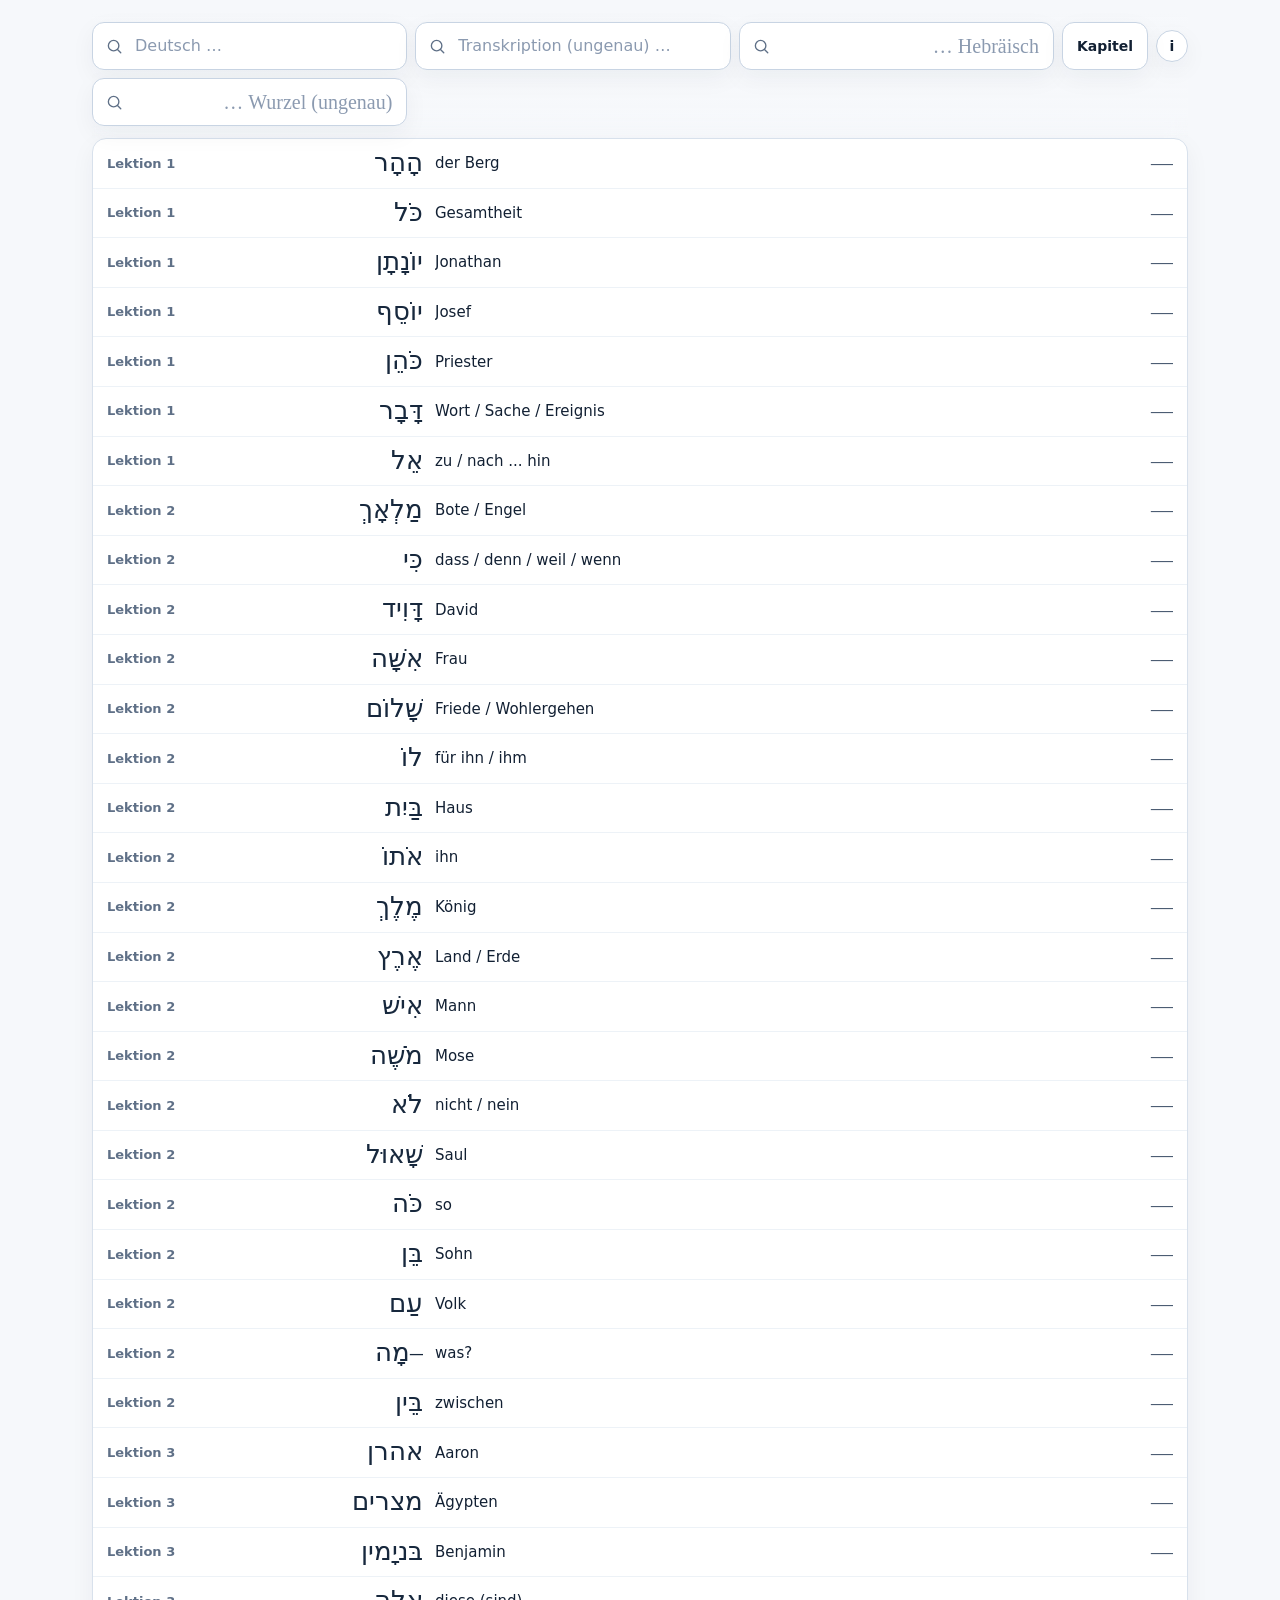
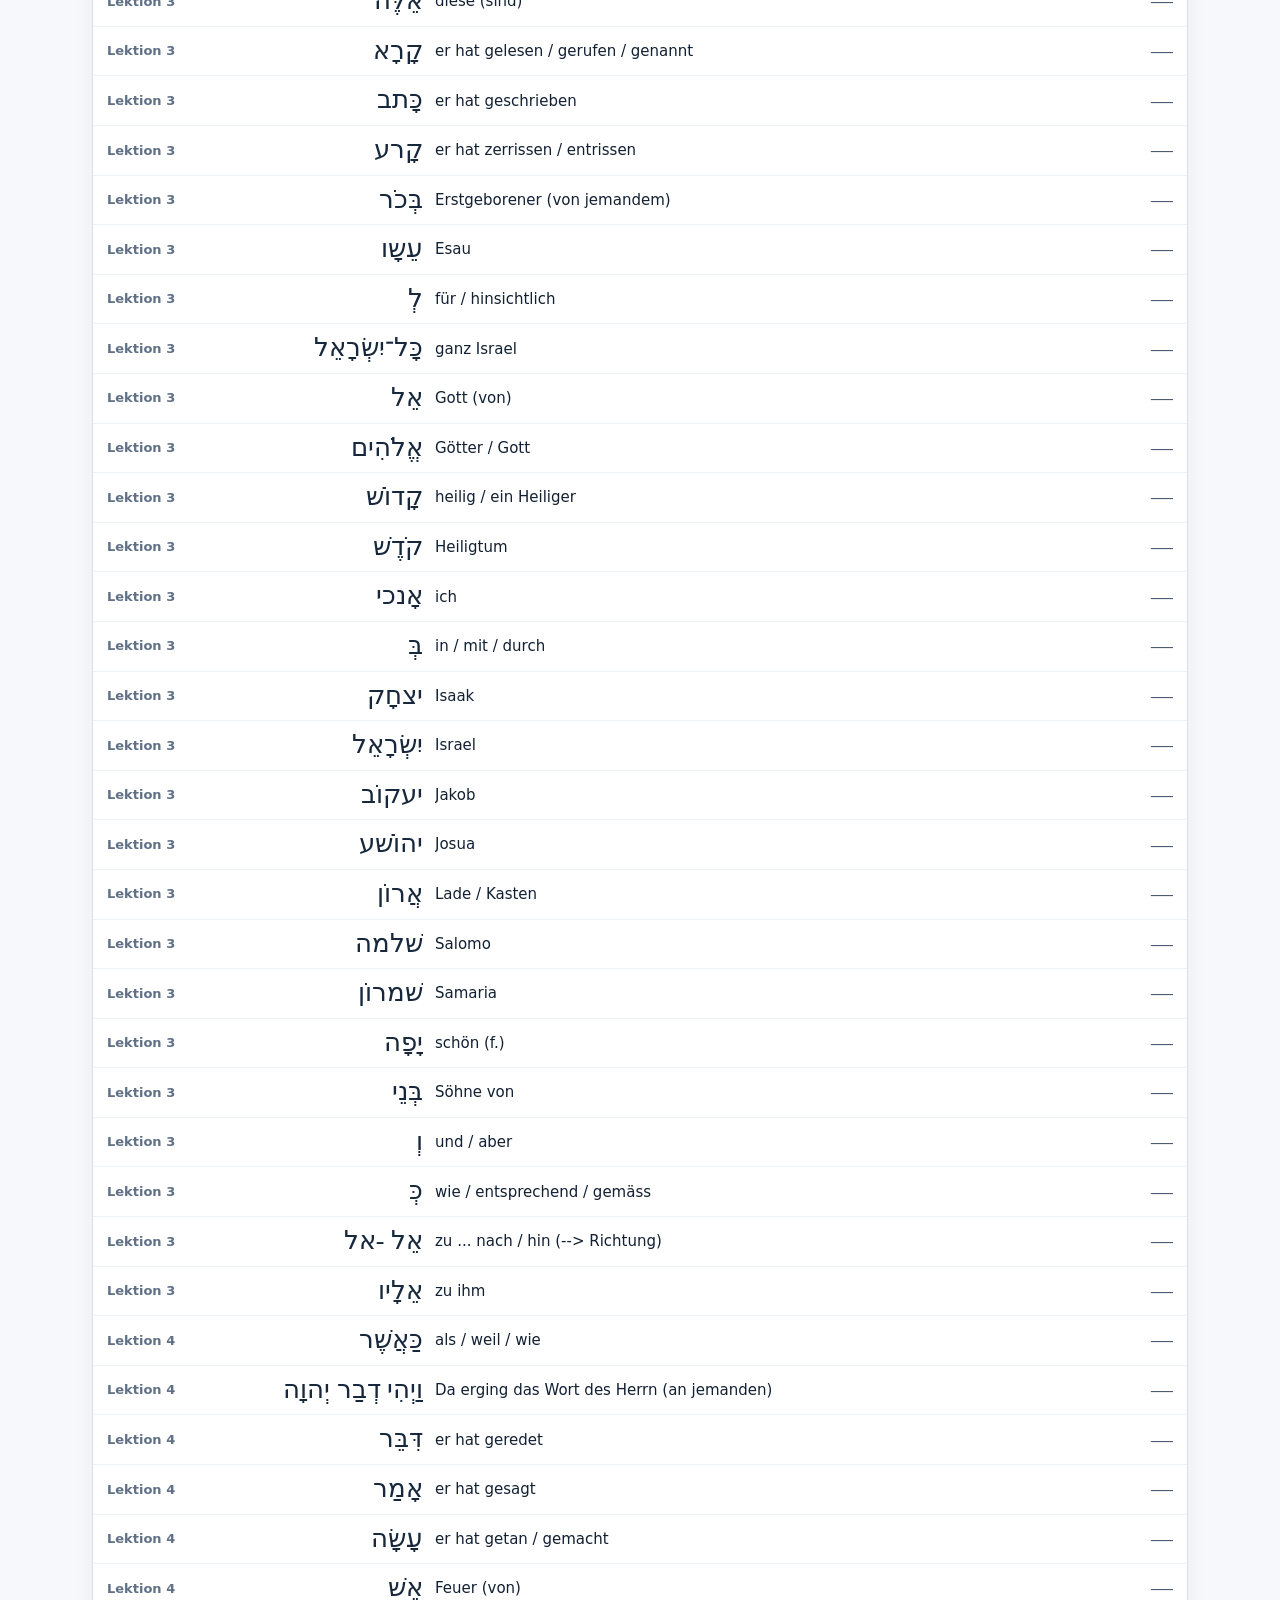
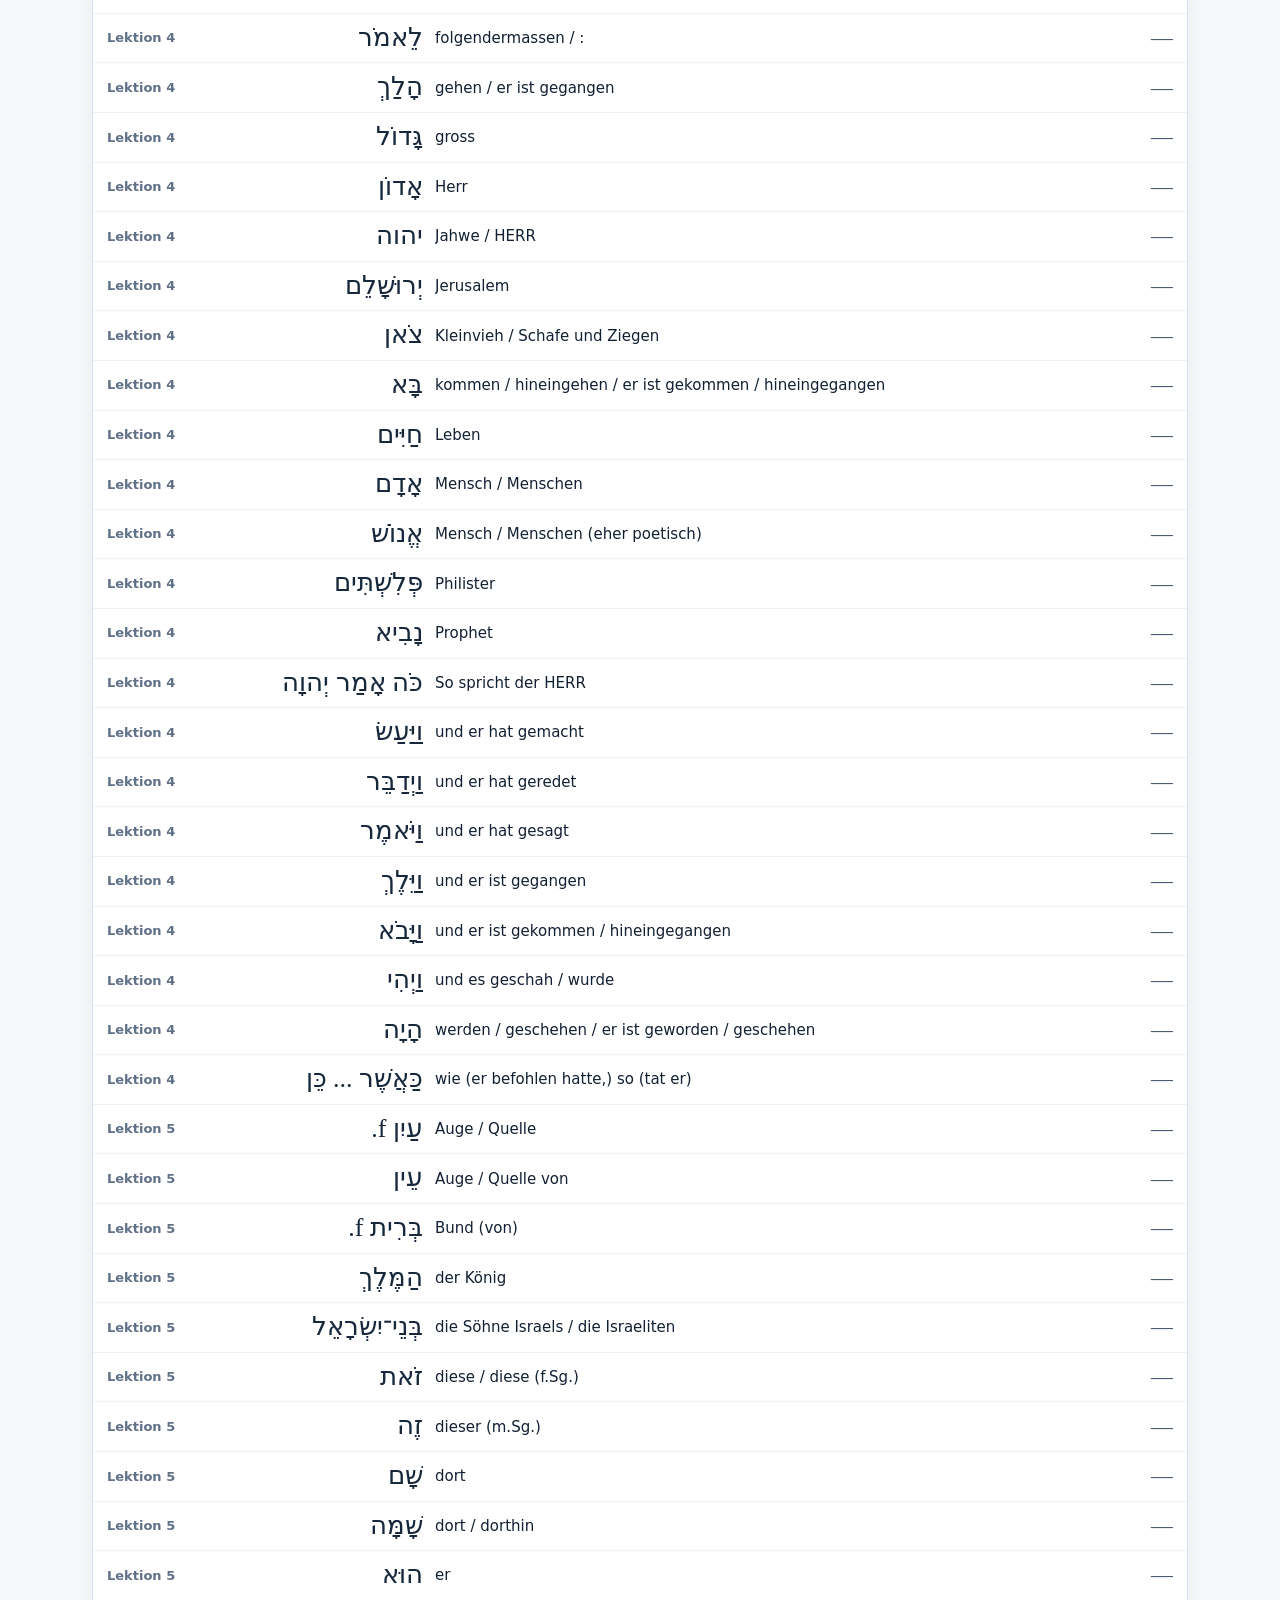
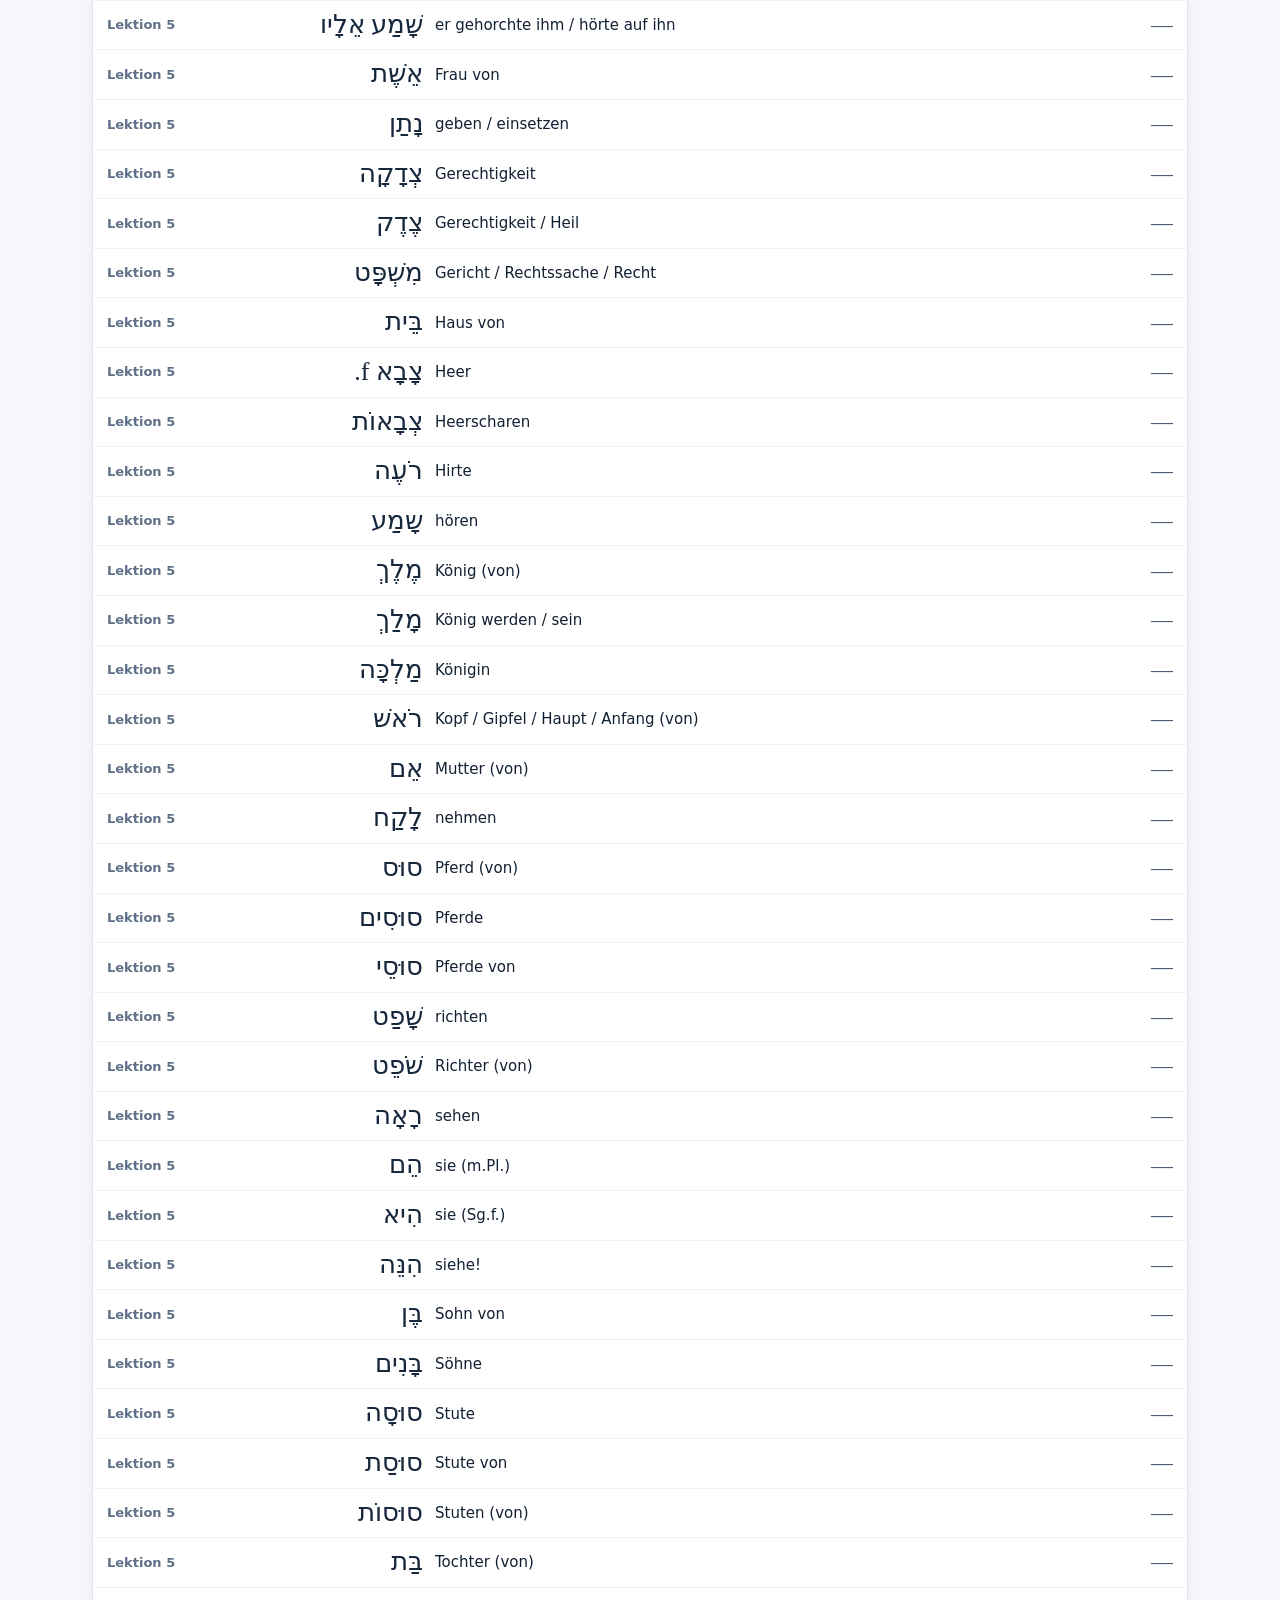
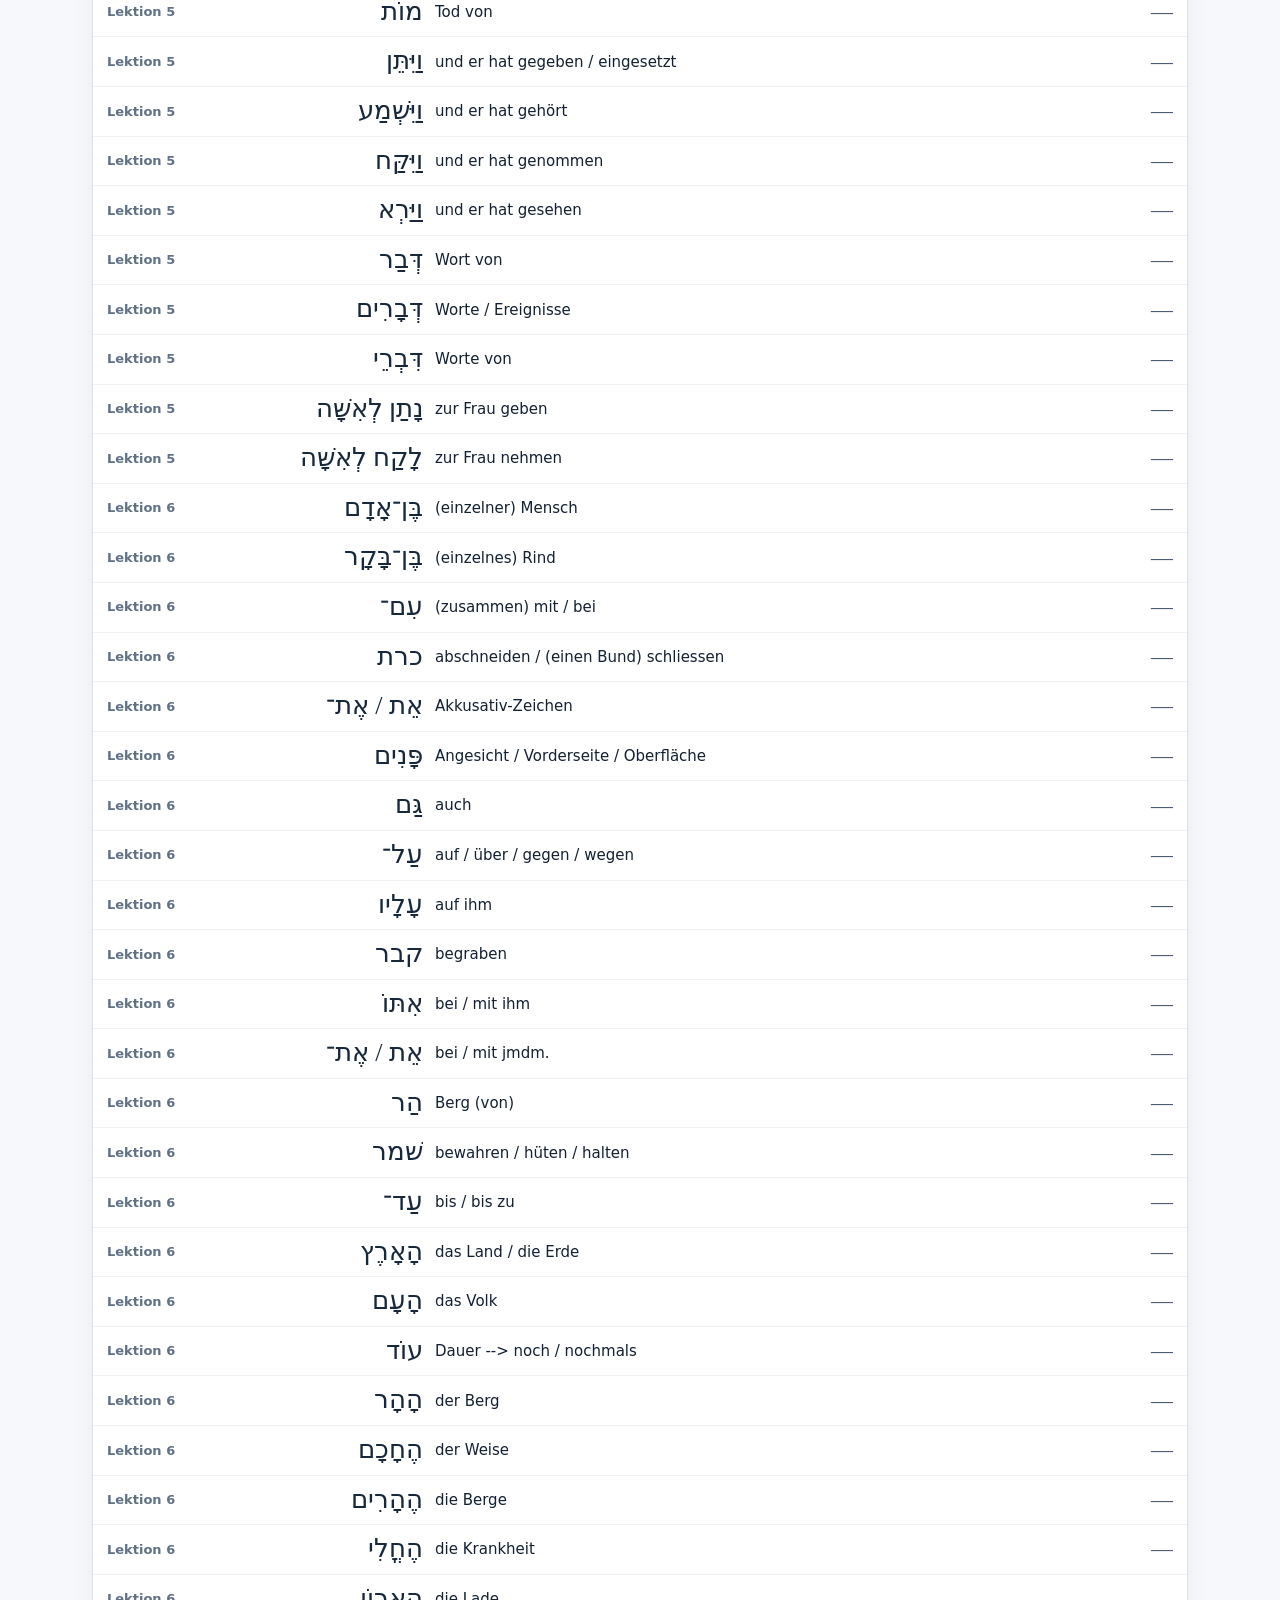
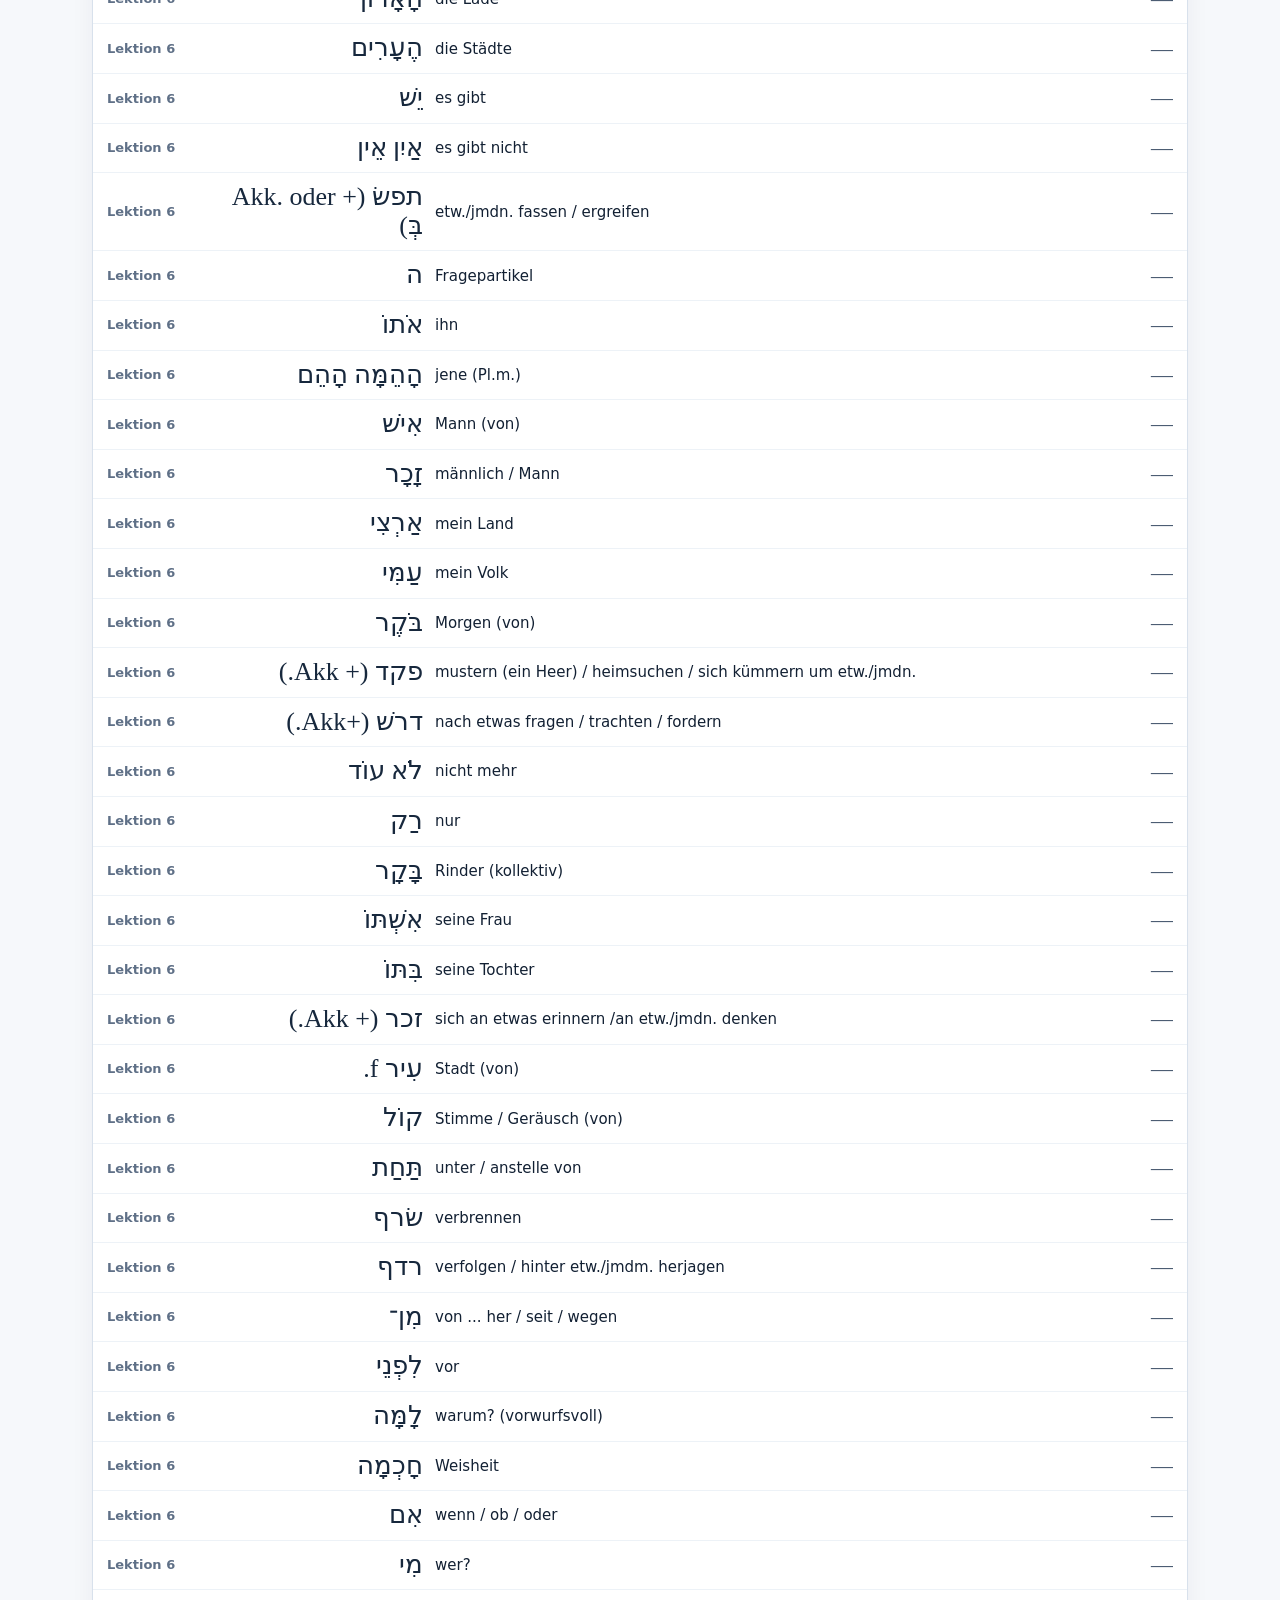
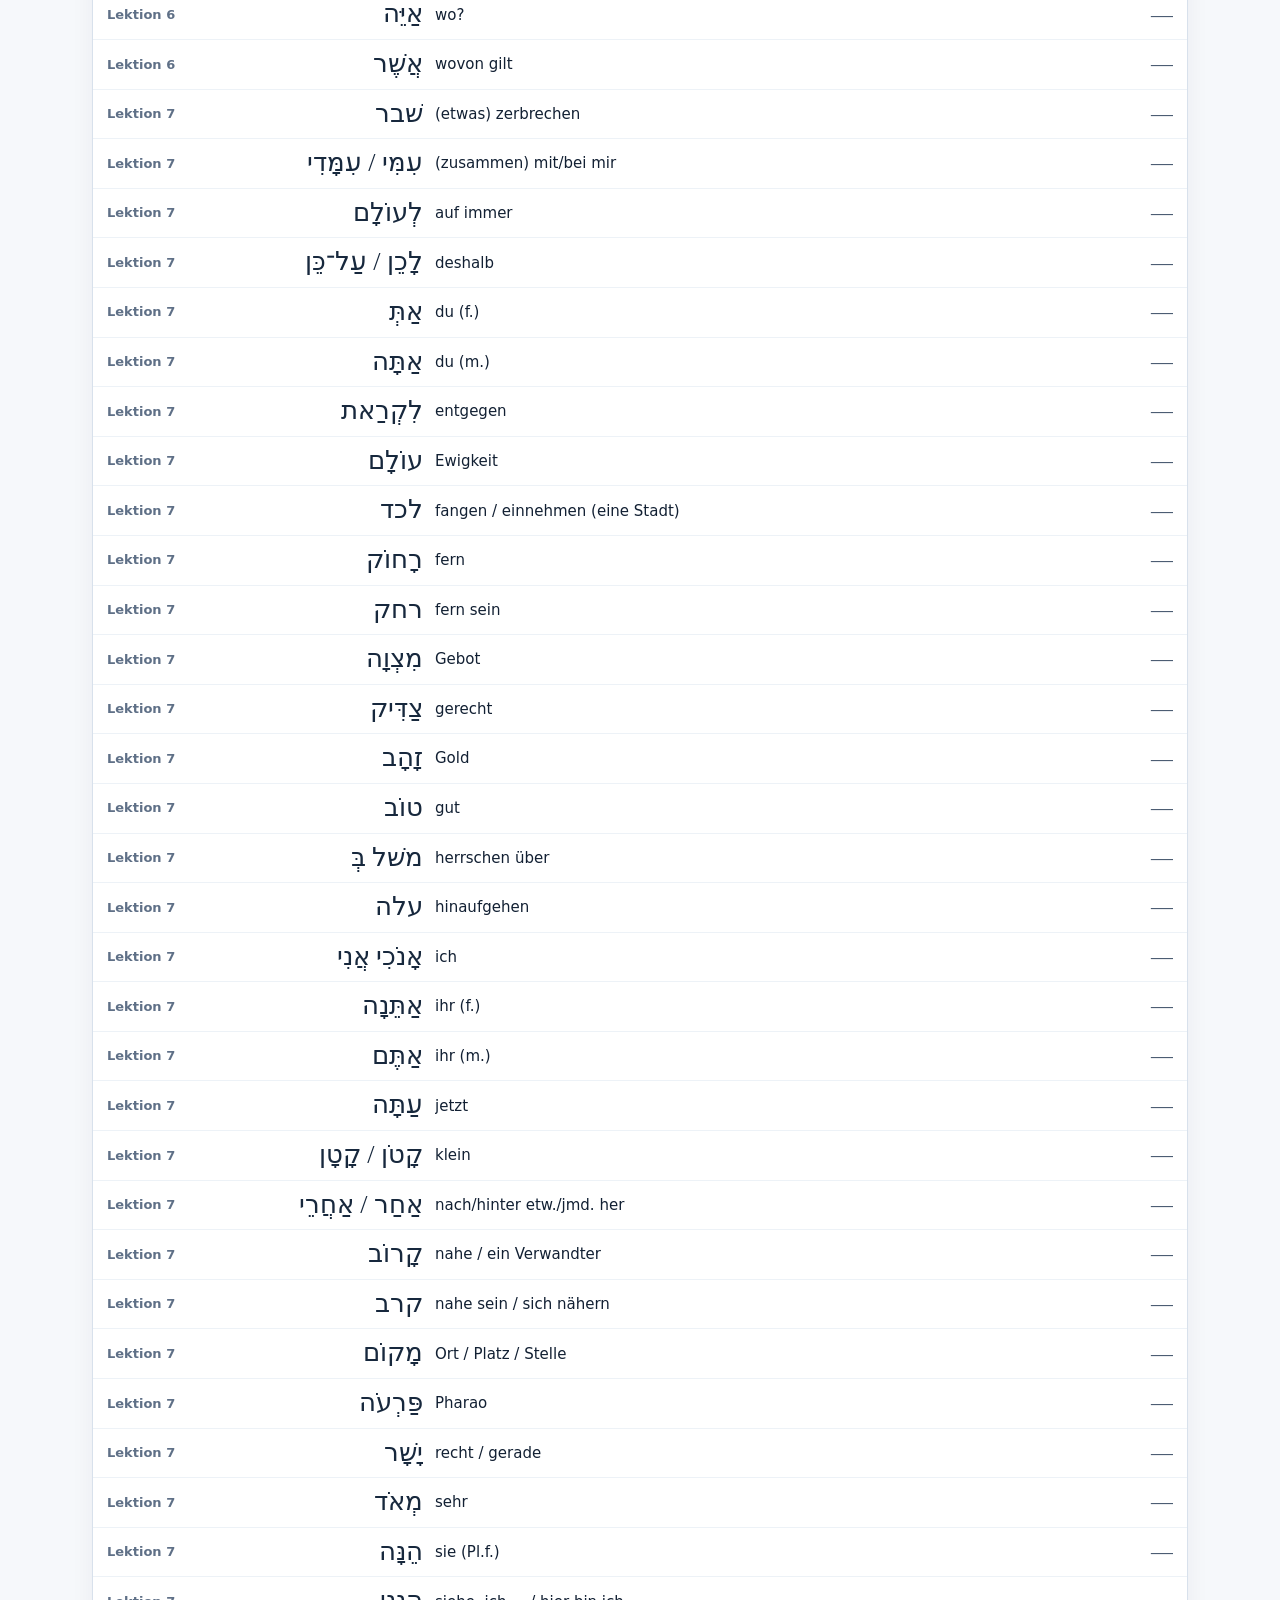
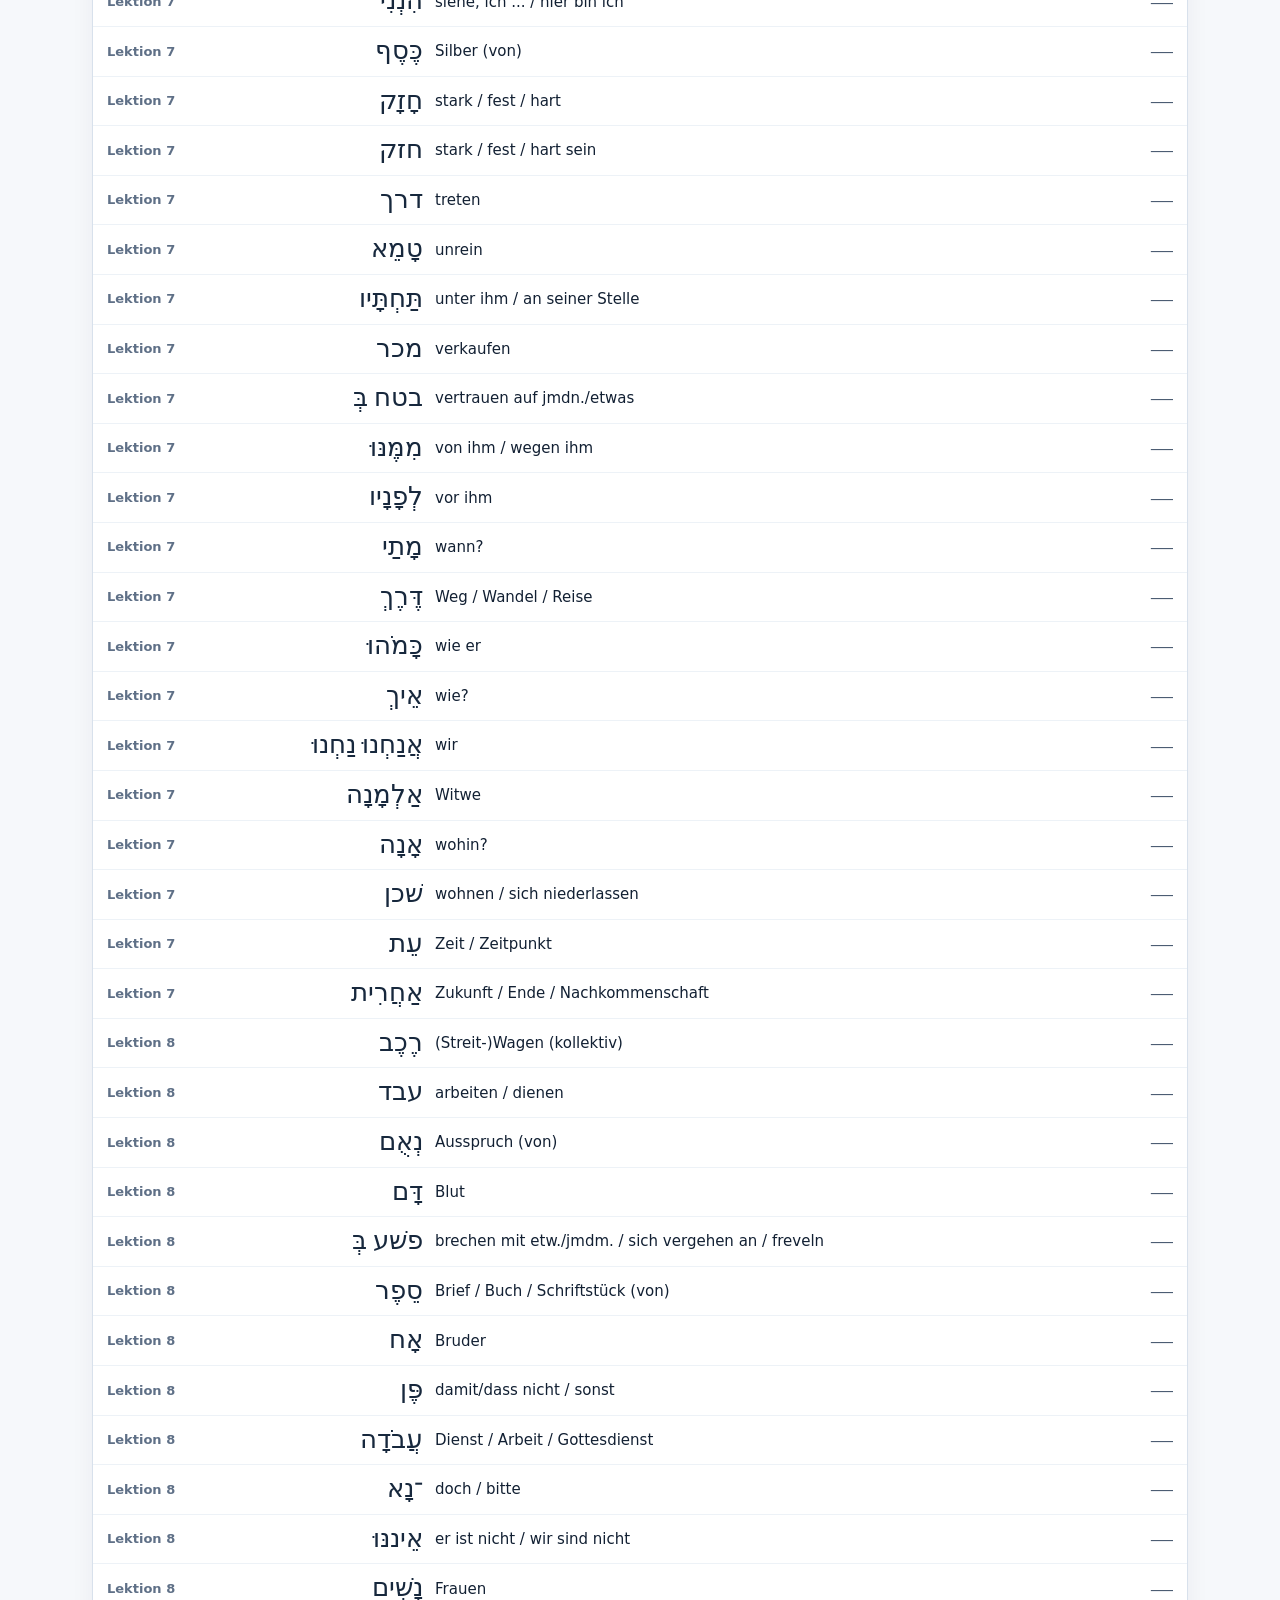
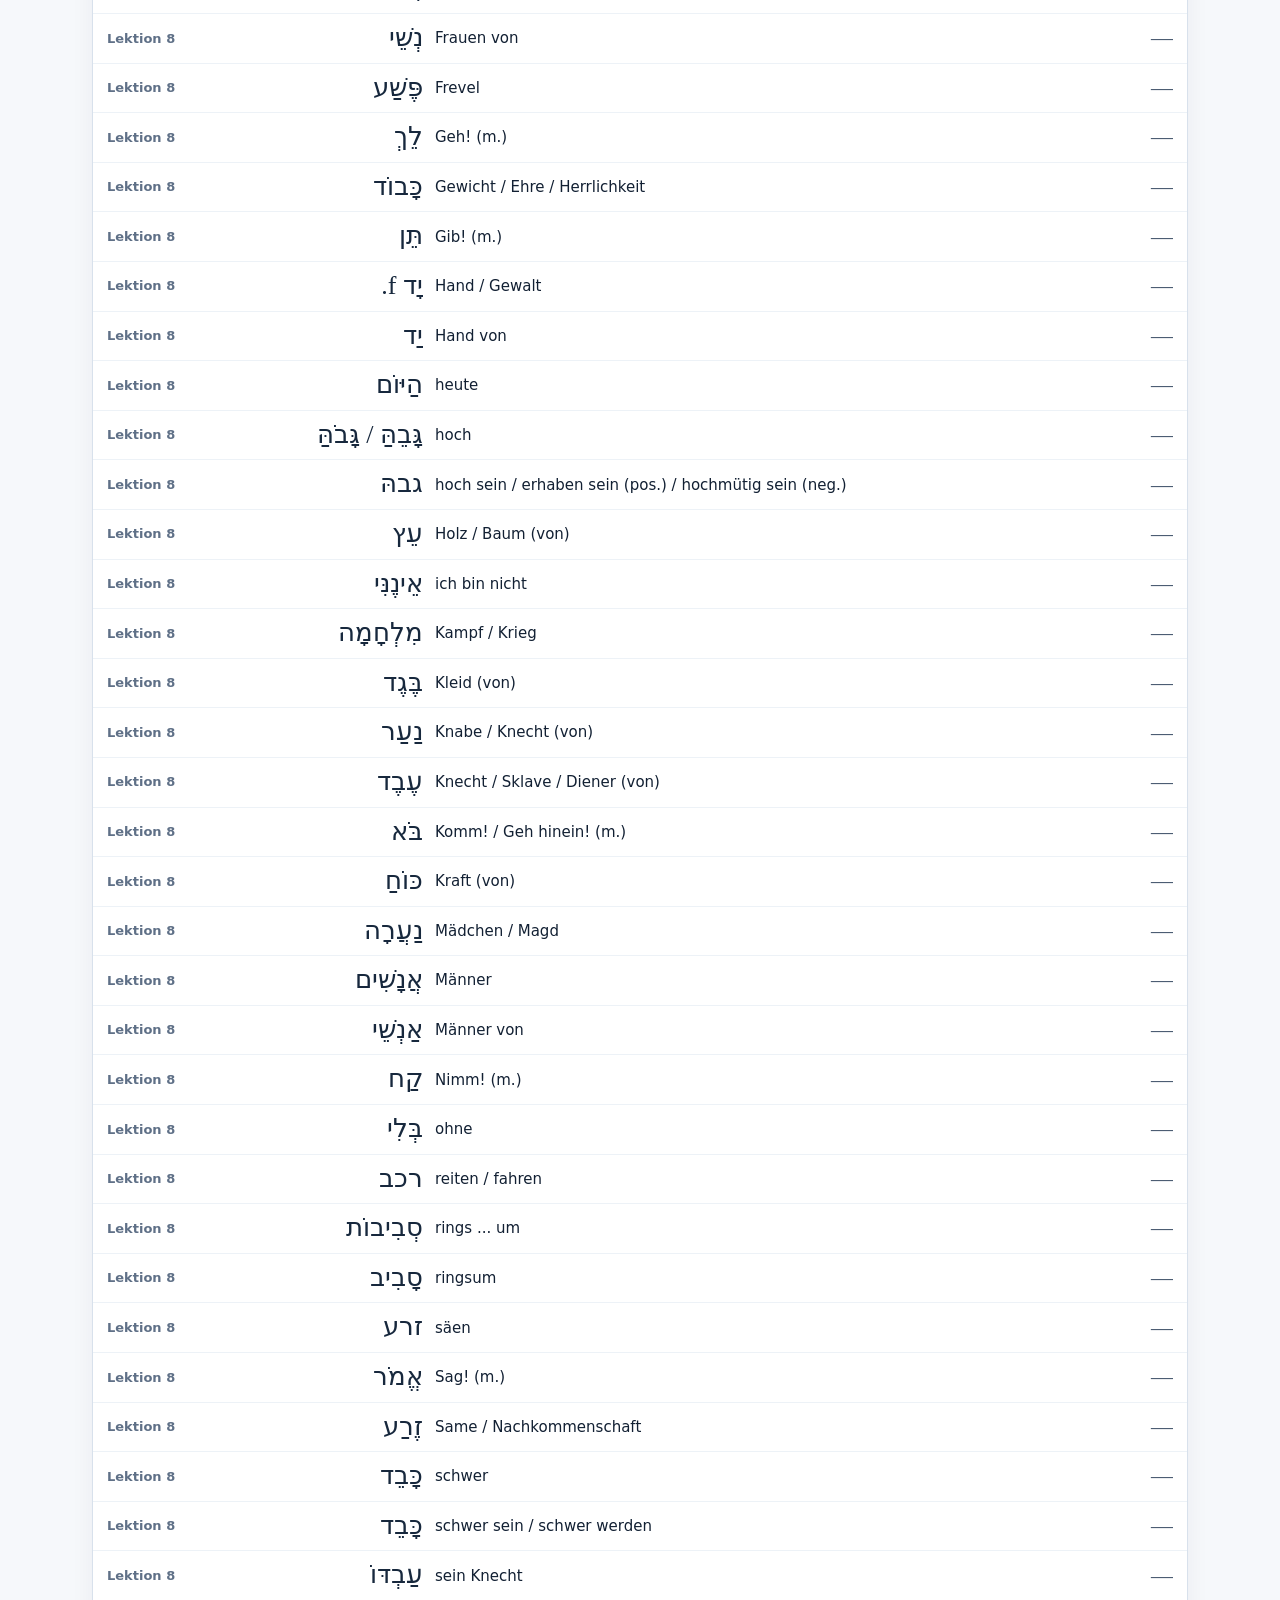
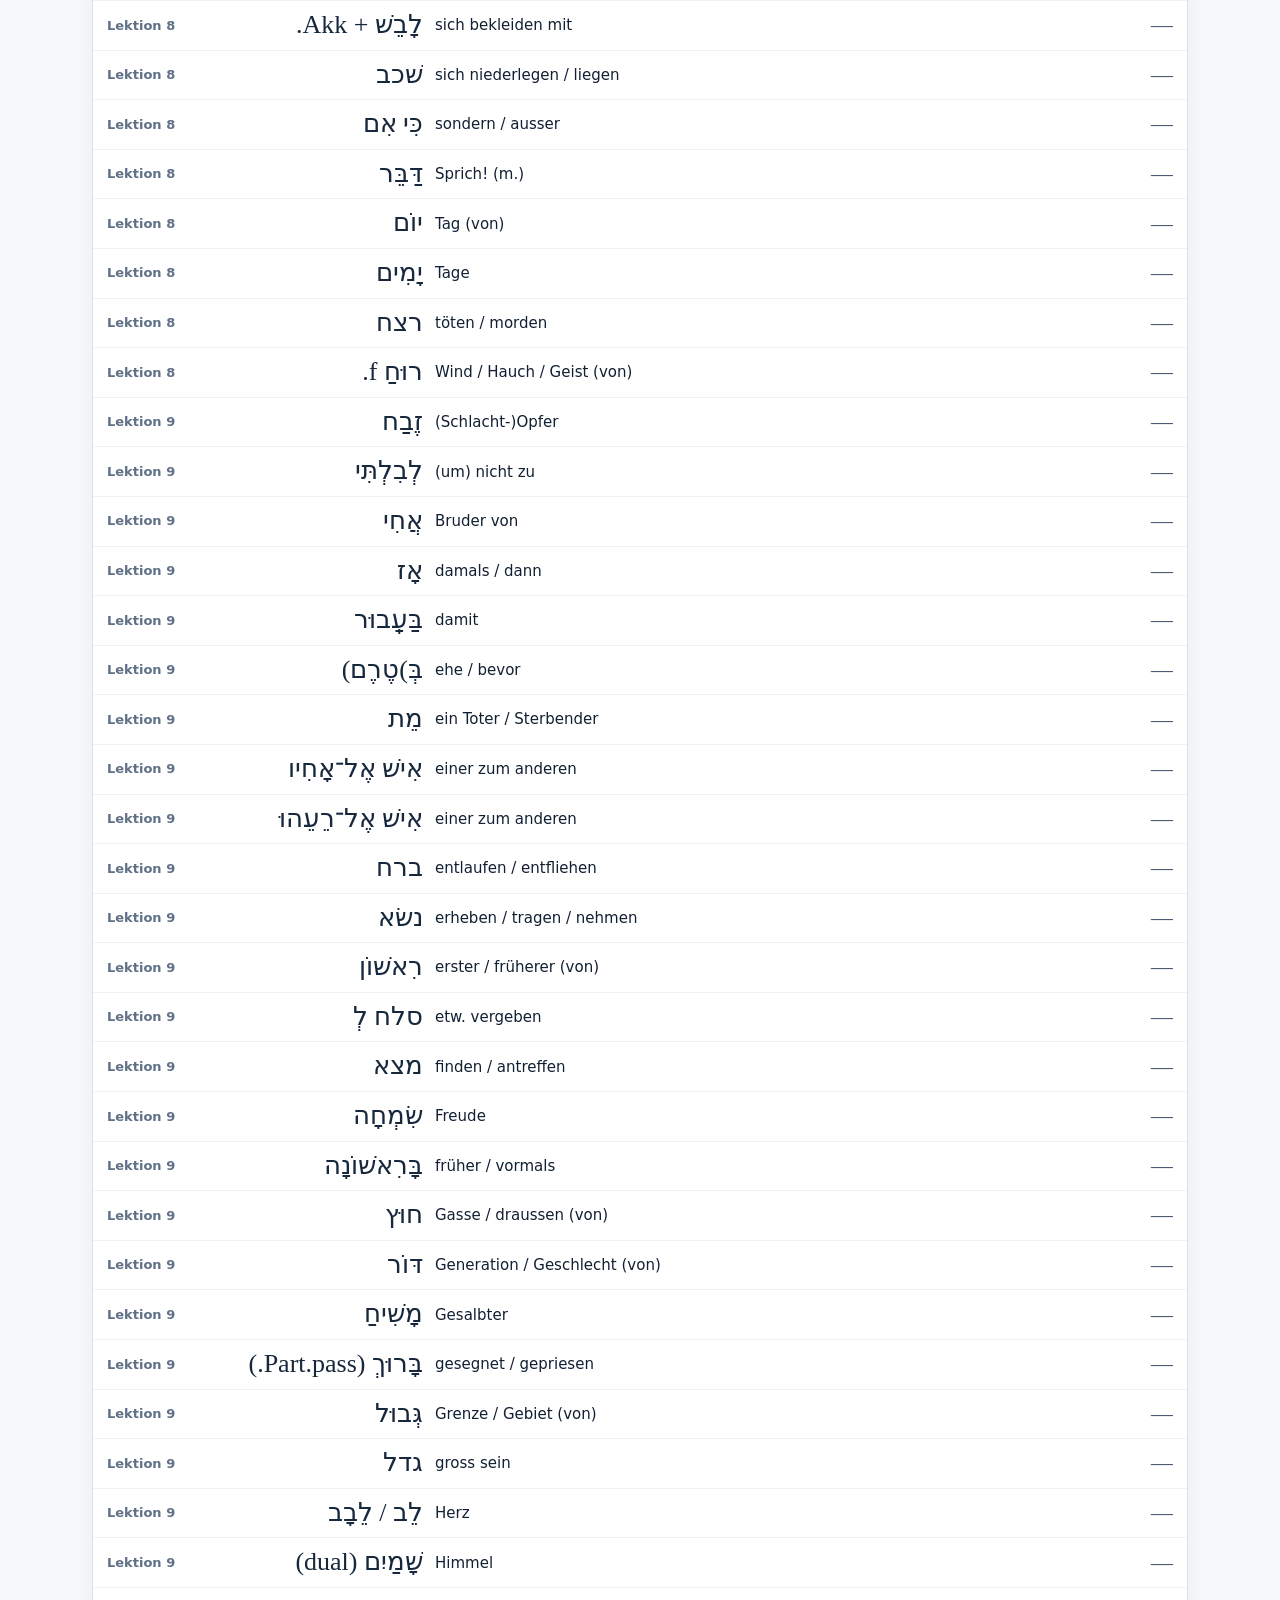
==== index.html @ f2151ccc "Add optional Hebrew keyboard setting and wrap result text to two lines" ====
<!DOCTYPE html>
<html lang="de">
<head>
  <meta charset="UTF-8" />
  <meta name="viewport" content="width=device-width, initial-scale=1.0, viewport-fit=cover" />
  <meta name="theme-color" content="#ffffff" />
  <meta name="apple-mobile-web-app-capable" content="yes" />
  <meta name="apple-mobile-web-app-status-bar-style" content="default" />
  <meta name="apple-mobile-web-app-title" content="HebraLex" />
  <link rel="apple-touch-icon" sizes="180x180" href="./favicon/apple-touch-icon.png" />
  <link rel="icon" type="image/png" sizes="32x32" href="./favicon/favicon-32x32.png" />
  <link rel="icon" type="image/png" sizes="16x16" href="./favicon/favicon-16x16.png" />
  <link rel="icon" href="./favicon/favicon.ico" />
  <link rel="manifest" href="./favicon/site.webmanifest" />
  <title>HebraLex</title>
  <link rel="stylesheet" href="./style.css" />
  <script src="./hebrew-keyboard.js" defer></script>
  <script src="./script.js" defer></script>
</head>
<body>
  <div class="app">
    <div class="topbar">
      <div class="searches" aria-label="Suchfelder">
        <label class="search" id="searchWrap" for="searchInput">
          <svg viewBox="0 0 24 24" fill="none" aria-hidden="true">
            <path d="M21 21l-4.35-4.35m1.85-5.15a7 7 0 11-14 0a7 7 0 0114 0z" stroke="currentColor" stroke-width="1.8" stroke-linecap="round" stroke-linejoin="round"/>
          </svg>
          <input id="searchInput" type="text" inputmode="search" autocomplete="off" spellcheck="false" placeholder="Deutsch …" aria-label="Deutsch suchen" />
          <button class="clear-btn" id="clearBtn" type="button" aria-label="Deutschsuche löschen">×</button>
        </label>

        <label class="search" id="transcriptionSearchWrap" for="transcriptionSearchInput">
          <svg viewBox="0 0 24 24" fill="none" aria-hidden="true">
            <path d="M21 21l-4.35-4.35m1.85-5.15a7 7 0 11-14 0a7 7 0 0114 0z" stroke="currentColor" stroke-width="1.8" stroke-linecap="round" stroke-linejoin="round"/>
          </svg>
          <input id="transcriptionSearchInput" type="text" inputmode="search" autocomplete="off" spellcheck="false" placeholder="Transkription (ungenau) …" aria-label="Transkription grob suchen" />
          <button class="clear-btn" id="transcriptionClearBtn" type="button" aria-label="Transkriptionssuche löschen">×</button>
        </label>

        <label class="search" id="hebrewSearchWrap" for="hebrewSearchInput">
          <svg viewBox="0 0 24 24" fill="none" aria-hidden="true">
            <path d="M21 21l-4.35-4.35m1.85-5.15a7 7 0 11-14 0a7 7 0 0114 0z" stroke="currentColor" stroke-width="1.8" stroke-linecap="round" stroke-linejoin="round"/>
          </svg>
          <input id="hebrewSearchInput" type="text" inputmode="text" autocomplete="off" spellcheck="false" dir="rtl" placeholder="Hebräisch …" aria-label="Hebräisch suchen" aria-controls="hebrewKeyboardPanel" aria-expanded="false" />
          <button class="clear-btn" id="hebrewClearBtn" type="button" aria-label="Hebräischsuche löschen">×</button>
        </label>

        <label class="search" id="rootSearchWrap" for="rootSearchInput">
          <svg viewBox="0 0 24 24" fill="none" aria-hidden="true">
            <path d="M21 21l-4.35-4.35m1.85-5.15a7 7 0 11-14 0a7 7 0 0114 0z" stroke="currentColor" stroke-width="1.8" stroke-linecap="round" stroke-linejoin="round"/>
          </svg>
          <input id="rootSearchInput" type="text" inputmode="text" autocomplete="off" spellcheck="false" dir="rtl" placeholder="Wurzel (ungenau) …" aria-label="Hebräische Wurzel suchen" aria-controls="hebrewKeyboardPanel" aria-expanded="false" />
          <button class="clear-btn" id="rootClearBtn" type="button" aria-label="Wurzelsuche löschen">×</button>
        </label>
      </div>

      <div class="topbar-actions">
        <div class="filter-wrap">
          <button class="filter-btn" id="filterButton" type="button" aria-haspopup="true" aria-expanded="false">Kapitel</button>
          <div class="dropdown" id="dropdown" role="dialog" aria-label="Kapitel auswählen">
            <div class="dropdown-tools">
              <button class="tool-btn" id="selectAllBtn" type="button">Alle</button>
              <button class="tool-btn" id="selectNoneBtn" type="button">Keine</button>
            </div>

            <div class="dropdown-section dropdown-section-lessons">
              <div class="dropdown-section-title">Kapitel</div>
              <div class="lesson-list" id="lessonList"></div>
            </div>
          </div>
        </div>

        <button class="info-btn" id="infoButton" type="button" aria-haspopup="dialog" aria-controls="infoOverlay" aria-expanded="false" aria-label="Informationen öffnen">i</button>
      </div>
    </div>

    <div class="info-overlay" id="infoOverlay" role="dialog" aria-modal="true" aria-labelledby="infoDialogTitle" hidden>
      <div class="info-dialog" role="document">
        <button class="info-close-btn" id="infoCloseButton" type="button" aria-label="Informationen schließen">×</button>
        <div class="info-content" id="infoContent">
          <h2 class="info-title" id="infoDialogTitle">Informationen</h2>

          <div class="info-tabs" role="tablist" aria-label="Informationsbereiche">
            <button
              class="info-tab-btn is-active"
              id="infoTabButtonGeneral"
              type="button"
              role="tab"
              aria-selected="true"
              aria-controls="infoPanelGeneral"
              data-tab-target="general"
            >
              Allgemein
            </button>
            <button
              class="info-tab-btn"
              id="infoTabButtonKeyboard"
              type="button"
              role="tab"
              aria-selected="false"
              aria-controls="infoPanelKeyboard"
              data-tab-target="keyboard"
              tabindex="-1"
            >
              Tastatur
            </button>
          </div>

          <section class="info-tab-panel is-active" id="infoPanelGeneral" role="tabpanel" aria-labelledby="infoTabButtonGeneral" data-tab-panel="general">
            <div class="info-copy info-general">
              <section class="info-card info-source-card">
                <h3>Vokabular</h3>
                <ul class="info-list">
                  <li><strong>Quelle:</strong> Anki-Datei mit dem Unterrichtsvokabular.</li>
                  <li><strong>Grundlage:</strong> <em>Alttestamentliches Hebräisch. Vorbereitung auf das Hebraicum</em> von Barbara Mäder.</li>
                  <li><strong>Zweck:</strong> Lern- und Suchhilfe für den Hebräischunterricht an der STH Basel.</li>
                  <li><strong>Hinweis:</strong> HebraLex ist kein vollständiges Wörterbuch, sondern auf das vorhandene Vokabular beschränkt.</li>
                </ul>
              </section>

              <section class="info-card info-setting-card">
                <h3>Hebräische Tastatur</h3>
                <label class="info-setting-option" for="hebrewKeyboardCheckbox">
                  <input id="hebrewKeyboardCheckbox" type="checkbox" />
                  <span class="info-setting-text">
                    <strong>Bildschirmtastatur verwenden</strong>
                    <small>Zeigt beim Fokus auf „Hebräisch …“ und „Wurzel …“ die integrierte hebräische Tastatur an und aktiviert deren physisches Tasten-Mapping. Standardmäßig ist sie ausgeschaltet. Ist sie aus, verhalten sich die Felder wie normale Textfelder und die hebräische Eingabe erfolgt über die Tastatur des Endgeräts. Die Einstellung wird in diesem Browser gespeichert.</small>
                  </span>
                </label>
              </section>

              <section class="info-card info-setting-card">
                <h3>Kopieren</h3>
                <label class="info-setting-option" for="ankiCopyCheckbox">
                  <input id="ankiCopyCheckbox" type="checkbox" />
                  <span class="info-setting-text">
                    <strong>Mit Anki-Formatierung kopieren</strong>
                    <small>Kopiert den vollständigen HTML-Quelltext für Anki als reinen Text, einschließlich weißem Hintergrund, schwarzer Schrift, Fettdruck und führendem geschütztem Leerzeichen. Die Einstellung wird in diesem Browser gespeichert.</small>
                  </span>
                </label>
              </section>

              <section class="info-card">
                <h3>Suche</h3>
                <dl class="info-def-list">
                  <div>
                    <dt>Deutsch</dt>
                    <dd>Sucht in deutschen Bedeutungen und weiteren deutschen Angaben.</dd>
                  </div>
                  <div>
                    <dt>Transkription</dt>
                    <dd>Sucht in den gespeicherten Umschriften. Diese Suche ist bewusst ungenau.</dd>
                  </div>
                  <div>
                    <dt>Hebräisch</dt>
                    <dd>Sucht im hebräischen Wortbestand ohne Vokale und Punktierung.</dd>
                  </div>
                  <div>
                    <dt>Wurzel</dt>
                    <dd>Sucht gezielt im JSON-Feld „Wurzel“ nach hebräischen Radikalen. Ein Klick auf eine Wurzel in der Trefferliste startet eine ausschließliche Wurzelsuche.</dd>
                  </div>
                </dl>
              </section>

              <section class="info-card">
                <h3>Hebräische Suche</h3>
                <ul class="info-list">
                  <li>Vokale, Akzente und andere Punktierungen werden entfernt.</li>
                  <li>Gesucht wird dadurch vor allem nach den Konsonanten beziehungsweise Radikalen.</li>
                  <li>Das hilft, wenn du die Vokalisierung nicht kennst oder nicht eingeben möchtest.</li>
                  <li>Wenn die Option <strong>„Bildschirmtastatur verwenden“</strong> aktiviert ist, öffnet sich in den Feldern <strong>„Hebräisch …“</strong> und <strong>„Wurzel …“</strong> dieselbe integrierte hebräische Tastatur.</li>
                  <li>Mehr zur Belegung der physischen Tastatur steht im Tab <strong>„Tastatur“</strong>.</li>
                </ul>
              </section>

              <section class="info-card info-warning-card">
                <h3>Transkriptionssuche</h3>
                <ul class="info-list">
                  <li><strong>Wichtig:</strong> Das Programm übersetzt deine Eingabe nicht.</li>
                  <li>Es vergleicht deine Eingabe nur mit den gespeicherten Transkriptionsformen aus den Vokabeldaten.</li>
                  <li>Transkriptionen sind nicht eindeutig. Ein hebräischer Laut kann unterschiedlich umschrieben werden.</li>
                  <li>Darum kann die Suche Treffer übersehen oder auch nur ungefähr passende Treffer anzeigen.</li>
                </ul>

                <h4>So funktioniert das Matching ungefähr</h4>
                <ul class="info-list info-compact-list">
                  <li>Groß-/Kleinschreibung, Akzente und Satzzeichen werden vereinheitlicht.</li>
                  <li>Varianten mit <code>/</code> werden getrennt geprüft.</li>
                  <li>Ähnliche Schreibweisen werden angenähert, zum Beispiel <code>ts</code>/<code>z</code> → <code>s</code> und <code>j</code>/<code>y</code> → <code>i</code>.</li>
                  <li>Doppelte Buchstaben werden vereinfacht.</li>
                  <li>Exakte Treffer, Wortanfänge, enthaltene Wortteile und ähnliche Zeichenfolgen bekommen unterschiedliche Trefferpunkte.</li>
                </ul>
              </section>

              <section class="info-card">
                <h3>Kapitel</h3>
                <ul class="info-list">
                  <li>Über <strong>„Kapitel“</strong> können einzelne Kapitel ein- oder ausgeblendet werden.</li>
                  <li>So lässt sich die Suche auf den aktuellen Lernstoff begrenzen.</li>
                  <li><strong>Alle</strong> und <strong>Keine</strong> setzen die Kapitel-Auswahl schnell zurück.</li>
                </ul>
              </section>
            </div>
          </section>

          <section class="info-tab-panel" id="infoPanelKeyboard" role="tabpanel" aria-labelledby="infoTabButtonKeyboard" data-tab-panel="keyboard" hidden>
            <div class="info-copy keyboard-info">
              <section class="info-card">
                <h3>Tastatur</h3>
                <ul class="info-list">
                  <li><strong>Felder:</strong> <strong>„Hebräisch …“</strong> und <strong>„Wurzel …“</strong></li>
                  <li><strong>Eingabe:</strong> Bei aktivierter Bildschirmtastatur über die integrierte Tastatur oder ihr physisches Tasten-Mapping; sonst über die hebräische Tastatur des Endgeräts</li>
                  <li><strong>Vokale:</strong> werden auf den zuletzt eingegebenen hebräischen Buchstaben gesetzt</li>
                  <li><strong>Zeichen:</strong> Schwa und Dagesch/Mappiq werden ebenfalls an den letzten Buchstaben angefügt</li>
                  <li><strong>Darstellung:</strong> links steht das hebräische Zeichen, rechts die zugehörige Taste</li>
                </ul>
              </section>
            </div>

            <div class="mapping-grid" aria-label="Tastatur-Mapping">
              <section class="mapping-card mapping-card-consonants">
                <h3>Konsonanten</h3>
                <ul class="mapping-list">
                  <li><span class="mapping-value">א</span><span class="mapping-arrow">←</span><span class="mapping-key">x</span></li>
                  <li><span class="mapping-value">ב</span><span class="mapping-arrow">←</span><span class="mapping-key">b</span></li>
                  <li><span class="mapping-value">ג</span><span class="mapping-arrow">←</span><span class="mapping-key">g</span></li>
                  <li><span class="mapping-value">ד</span><span class="mapping-arrow">←</span><span class="mapping-key">d</span></li>
                  <li><span class="mapping-value">ה</span><span class="mapping-arrow">←</span><span class="mapping-key">h</span></li>
                  <li><span class="mapping-value">ו</span><span class="mapping-arrow">←</span><span class="mapping-key">w</span></li>
                  <li><span class="mapping-value">ש</span><span class="mapping-arrow">←</span><span class="mapping-key">Shift+W</span></li>
                  <li><span class="mapping-value">שׂ</span><span class="mapping-arrow">←</span><span class="mapping-key">Shift+W+1</span></li>
                  <li><span class="mapping-value">שׁ</span><span class="mapping-arrow">←</span><span class="mapping-key">Shift+W+2</span></li>
                  <li><span class="mapping-value">ז</span><span class="mapping-arrow">←</span><span class="mapping-key">z</span></li>
                  <li><span class="mapping-value">ח</span><span class="mapping-arrow">←</span><span class="mapping-key">c</span></li>
                  <li><span class="mapping-value">ץ</span><span class="mapping-arrow">←</span><span class="mapping-key">Shift+C</span></li>
                  <li><span class="mapping-value">ט</span><span class="mapping-arrow">←</span><span class="mapping-key">t</span></li>
                  <li><span class="mapping-value">ת</span><span class="mapping-arrow">←</span><span class="mapping-key">Shift+T</span></li>
                  <li><span class="mapping-value">י</span><span class="mapping-arrow">←</span><span class="mapping-key">j</span></li>
                  <li><span class="mapping-value">כ</span><span class="mapping-arrow">←</span><span class="mapping-key">k</span></li>
                  <li><span class="mapping-value">ך</span><span class="mapping-arrow">←</span><span class="mapping-key">Shift+K</span></li>
                  <li><span class="mapping-value">ל</span><span class="mapping-arrow">←</span><span class="mapping-key">l</span></li>
                  <li><span class="mapping-value">מ</span><span class="mapping-arrow">←</span><span class="mapping-key">m</span></li>
                  <li><span class="mapping-value">ם</span><span class="mapping-arrow">←</span><span class="mapping-key">Shift+M</span></li>
                  <li><span class="mapping-value">נ</span><span class="mapping-arrow">←</span><span class="mapping-key">n</span></li>
                  <li><span class="mapping-value">ן</span><span class="mapping-arrow">←</span><span class="mapping-key">Shift+N</span></li>
                  <li><span class="mapping-value">ס</span><span class="mapping-arrow">←</span><span class="mapping-key">s</span></li>
                  <li><span class="mapping-value">ע</span><span class="mapping-arrow">←</span><span class="mapping-key">y</span></li>
                  <li><span class="mapping-value">פ</span><span class="mapping-arrow">←</span><span class="mapping-key">p</span></li>
                  <li><span class="mapping-value">ף</span><span class="mapping-arrow">←</span><span class="mapping-key">Shift+P</span></li>
                  <li><span class="mapping-value">ק</span><span class="mapping-arrow">←</span><span class="mapping-key">q</span></li>
                  <li><span class="mapping-value">ר</span><span class="mapping-arrow">←</span><span class="mapping-key">r</span></li>
                </ul>
              </section>

              <section class="mapping-card mapping-card-vowels">
                <h3>Vokale</h3>
                <ul class="mapping-list">
                  <li><span class="mapping-value">בֻ</span><span class="mapping-arrow">←</span><span class="mapping-key">u</span></li>
                  <li><span class="mapping-value">בִ</span><span class="mapping-arrow">←</span><span class="mapping-key">i</span></li>
                  <li><span class="mapping-value">בֶ</span><span class="mapping-arrow">←</span><span class="mapping-key">ä</span></li>
                  <li><span class="mapping-value">בָ</span><span class="mapping-arrow">←</span><span class="mapping-key">a</span></li>
                  <li><span class="mapping-value">בֵ</span><span class="mapping-arrow">←</span><span class="mapping-key">e</span></li>
                  <li><span class="mapping-value">בֹ</span><span class="mapping-arrow">←</span><span class="mapping-key">o</span></li>
                  <li><span class="mapping-value">בַ</span><span class="mapping-arrow">←</span><span class="mapping-key">a+1</span></li>
                  <li><span class="mapping-value">בֲ</span><span class="mapping-arrow">←</span><span class="mapping-key">a+2</span></li>
                  <li><span class="mapping-value">בֱ</span><span class="mapping-arrow">←</span><span class="mapping-key">ä+2</span></li>
                  <li><span class="mapping-value">בֳ</span><span class="mapping-arrow">←</span><span class="mapping-key">o+2</span></li>
                  <li><span class="mapping-value">בְ</span><span class="mapping-arrow">←</span><span class="mapping-key">:</span></li>
                </ul>
              </section>

              <section class="mapping-card mapping-card-signs">
                <h3>Zeichen</h3>
                <ul class="mapping-list">
                  <li><span class="mapping-value">בּ</span><span class="mapping-arrow">←</span><span class="mapping-key">.</span></li>
                </ul>
              </section>
            </div>
          </section>
        </div>
      </div>
    </div>

    <section class="hebrew-keyboard-panel" id="hebrewKeyboardPanel" aria-label="Hebräische Tastatur" aria-hidden="true" hidden>
      <div class="hebrew-keyboard" id="hebrewKeyboardKeys" aria-label="Hebräische Zeichen"></div>
    </section>

    <div id="resultsHost" class="plain">Lade …</div>
  </div>
</body>
</html>
---- style.css ----
:root {
  --bg: #f6f8fb;
  --surface: #ffffff;
  --text: #122033;
  --muted: #5f7087;
  --line: #d8e1ec;
  --line-strong: #c8d4e3;
  --accent: #1858e6;
  --accent-soft: rgba(24, 88, 230, 0.08);
  --shadow: 0 8px 24px rgba(16, 31, 50, 0.05);
  --row-hover: #f8fbff;
}

* {
  box-sizing: border-box;
}

html,
body {
  margin: 0;
  padding: 0;
  background: var(--bg);
  color: var(--text);
  font-family: Inter, ui-sans-serif, system-ui, -apple-system, BlinkMacSystemFont, "Segoe UI", sans-serif;
}

body {
  min-height: 100vh;
  line-height: 1.35;
}

.app {
  width: min(100%, 1120px);
  margin: 0 auto;
  padding: 12px;
}

.topbar {
  position: sticky;
  top: 0;
  z-index: 20;
  display: flex;
  gap: 8px;
  align-items: flex-start;
  padding: 10px 0 12px;
  background: linear-gradient(180deg, rgba(246, 248, 251, 0.98) 0%, rgba(246, 248, 251, 0.94) 80%, rgba(246, 248, 251, 0) 100%);
  backdrop-filter: blur(10px);
}

.searches {
  flex: 1 1 auto;
  min-width: 0;
  display: grid;
  grid-template-columns: repeat(3, minmax(0, 1fr));
  gap: 8px;
}

.search {
  min-width: 0;
  display: flex;
  align-items: center;
  gap: 10px;
  min-height: 48px;
  padding: 0 12px;
  border: 1px solid var(--line-strong);
  border-radius: 12px;
  background: var(--surface);
  box-shadow: var(--shadow);
}

.search:focus-within {
  border-color: rgba(24, 88, 230, 0.5);
  box-shadow: 0 0 0 4px rgba(24, 88, 230, 0.08);
}

.search svg {
  width: 18px;
  height: 18px;
  color: var(--muted);
  flex: 0 0 auto;
}

#searchInput,
#transcriptionSearchInput,
#hebrewSearchInput,
#rootSearchInput {
  flex: 1 1 auto;
  min-width: 0;
  border: 0;
  outline: 0;
  background: transparent;
  font: inherit;
  font-size: 16px;
  color: var(--text);
}

#searchInput::placeholder,
#transcriptionSearchInput::placeholder,
#hebrewSearchInput::placeholder,
#rootSearchInput::placeholder {
  color: #8b9ab0;
}

#hebrewSearchInput,
#rootSearchInput {
  direction: rtl;
  text-align: right;
  font-family: "Times New Roman", Times, Georgia, serif;
  font-size: 20px;
}

.clear-btn {
  display: none;
  width: 28px;
  height: 28px;
  border: 0;
  border-radius: 999px;
  background: #eef3f9;
  color: var(--muted);
  cursor: pointer;
  font: inherit;
  font-size: 18px;
  line-height: 1;
}

.search.has-value .clear-btn {
  display: inline-grid;
  place-items: center;
}

.filter-wrap {
  position: relative;
  flex: 0 0 auto;
}

.filter-btn {
  display: inline-flex;
  align-items: center;
  gap: 8px;
  min-height: 48px;
  padding: 0 14px;
  border: 1px solid var(--line-strong);
  border-radius: 12px;
  background: var(--surface);
  box-shadow: var(--shadow);
  color: var(--text);
  font: inherit;
  font-size: 14px;
  font-weight: 600;
  cursor: pointer;
  white-space: nowrap;
}

.filter-btn:hover,
.filter-btn[aria-expanded="true"] {
  border-color: rgba(24, 88, 230, 0.35);
  background: #fbfdff;
}

.dropdown {
  position: absolute;
  top: calc(100% + 8px);
  right: 0;
  width: min(360px, calc(100vw - 24px));
  max-height: min(65vh, 560px);
  overflow: auto;
  padding: 10px;
  border: 1px solid var(--line);
  border-radius: 14px;
  background: var(--surface);
  box-shadow: 0 18px 44px rgba(16, 31, 50, 0.12);
  display: none;
}

.dropdown.is-open {
  display: block;
}

.dropdown-tools {
  display: flex;
  gap: 8px;
  margin-bottom: 10px;
  padding-bottom: 10px;
  border-bottom: 1px solid #edf2f7;
}

.tool-btn {
  min-height: 32px;
  padding: 0 10px;
  border: 1px solid var(--line);
  border-radius: 9px;
  background: #fff;
  color: var(--text);
  font: inherit;
  font-size: 13px;
  cursor: pointer;
}

.tool-btn:hover {
  border-color: rgba(24, 88, 230, 0.35);
  background: #fbfdff;
}

.dropdown-section {
  display: grid;
  gap: 8px;
  padding-bottom: 12px;
  margin-bottom: 12px;
  border-bottom: 1px solid #edf2f7;
}

.dropdown-section-lessons {
  padding-bottom: 0;
  margin-bottom: 0;
  border-bottom: 0;
}

.dropdown-section-title {
  font-size: 12px;
  font-weight: 700;
  letter-spacing: 0.04em;
  text-transform: uppercase;
  color: var(--muted);
}

.lesson-option {
  display: flex;
  align-items: center;
  gap: 10px;
  min-height: 36px;
  padding: 0 8px;
  border-radius: 10px;
  cursor: pointer;
  user-select: none;
}

.lesson-option:hover {
  background: var(--accent-soft);
}

.lesson-option input {
  margin: 0;
}

.lesson-list {
  display: grid;
  gap: 6px;
}

.list {
  background: var(--surface);
  border: 1px solid var(--line);
  border-radius: 14px;
  box-shadow: var(--shadow);
  overflow: hidden;
}

.row {
  appearance: none;
  width: 100%;
  display: grid;
  grid-template-columns: 84px minmax(150px, 220px) minmax(0, 1fr) minmax(96px, 150px);
  gap: 12px;
  align-items: center;
  padding: 10px 14px;
  border: 0;
  border-bottom: 1px solid #edf2f7;
  background: transparent;
  color: inherit;
  font: inherit;
  text-align: left;
  cursor: pointer;
  -webkit-tap-highlight-color: rgba(24, 88, 230, 0.08);
}

.row:last-child {
  border-bottom: 0;
}

.row:hover,
.row:focus-visible {
  background: var(--row-hover);
}

.row:focus-visible {
  outline: 2px solid rgba(24, 88, 230, 0.45);
  outline-offset: -2px;
}

.copy-toast {
  position: fixed;
  top: calc(env(safe-area-inset-top, 0px) + 10px);
  left: 50%;
  z-index: 120;
  min-width: 0;
  padding: 5px 11px;
  border-radius: 999px;
  background: rgba(18, 32, 51, 0.86);
  color: #fff;
  box-shadow: 0 8px 24px rgba(16, 31, 50, 0.16);
  font-size: 12px;
  font-weight: 600;
  line-height: 1.2;
  opacity: 0;
  pointer-events: none;
  transform: translate(-50%, -12px);
  transition: opacity 120ms ease, transform 120ms ease;
}

.copy-toast.is-visible {
  opacity: 1;
  transform: translate(-50%, 0);
}


.lesson {
  color: var(--muted);
  font-size: 13px;
  font-weight: 600;
  white-space: nowrap;
}

.hebrew {
  direction: rtl;
  text-align: right;
  font-family: "Times New Roman", Times, Georgia, serif;
  font-size: 26px;
  color: #17283d;
  line-height: 1.1;
  white-space: normal;
  overflow: hidden;
  max-height: 2.2em;
  overflow-wrap: anywhere;
}

.deutsch {
  min-width: 0;
  font-size: 15px;
  line-height: 1.35;
  white-space: normal;
  overflow: hidden;
  max-height: 2.7em;
  overflow-wrap: anywhere;
}

.root {
  direction: rtl;
  display: flex;
  justify-content: flex-start;
  align-items: center;
  gap: 4px;
  min-width: 0;
  text-align: right;
  font-family: "Times New Roman", Times, Georgia, serif;
  font-size: 22px;
  color: #41536b;
  line-height: 1.1;
  white-space: normal;
  overflow: hidden;
  max-height: 2.2em;
  flex-wrap: wrap;
}

.root-link {
  appearance: none;
  min-width: 0;
  padding: 2px 4px;
  border: 0;
  border-radius: 6px;
  background: transparent;
  color: inherit;
  font: inherit;
  line-height: inherit;
  direction: rtl;
  cursor: pointer;
  overflow: hidden;
  white-space: normal;
  overflow-wrap: anywhere;
  -webkit-tap-highlight-color: rgba(24, 88, 230, 0.12);
}

.root-link:hover {
  background: var(--accent-soft);
  color: var(--accent);
}

.root-link:focus-visible {
  outline: 2px solid rgba(24, 88, 230, 0.45);
  outline-offset: 1px;
  background: var(--accent-soft);
}

.root-separator,
.root-empty {
  flex: 0 0 auto;
}

mark {
  background: rgba(24, 88, 230, 0.12);
  color: inherit;
  padding: 0.02em 0.16em;
  border-radius: 0.22em;
}

.plain {
  padding: 14px;
  color: var(--muted);
  font-size: 14px;
  background: var(--surface);
  border: 1px solid var(--line);
  border-radius: 14px;
  box-shadow: var(--shadow);
}

@media (max-width: 1100px) {
  .searches {
    grid-template-columns: minmax(0, 1fr) minmax(0, 1fr);
  }
}

@media (max-width: 900px) {
  .topbar {
    align-items: stretch;
  }

  .searches {
    grid-template-columns: 1fr;
  }
}

@media (max-width: 760px) {
  .topbar {
    gap: 6px;
  }

  .filter-btn {
    padding-inline: 12px;
  }

  .row {
    grid-template-columns: 70px 104px minmax(0, 1fr) 84px;
    gap: 10px;
    padding: 9px 10px;
  }

  .hebrew {
    font-size: 22px;
  }

  .deutsch {
    font-size: 14px;
  }

  .root {
    font-size: 20px;
  }
}

@media (max-width: 560px) {
  .app {
    padding: 8px;
  }

  .topbar {
    flex-wrap: nowrap;
    gap: 6px;
  }

  .search {
    padding-inline: 10px;
    gap: 8px;
  }

  .filter-wrap {
    width: auto;
    flex: 0 0 auto;
  }

  .filter-btn {
    width: auto;
    min-width: 96px;
    padding-inline: 12px;
    justify-content: center;
    font-size: 13px;
  }

  .dropdown {
    left: auto;
    right: 0;
    width: min(320px, calc(100vw - 16px));
  }

  .row {
    grid-template-columns: 58px 80px minmax(0, 1fr) 68px;
  }
}

.hebrew-keyboard-panel {
  margin: -6px 0 12px;
  padding: 6px;
  border: 1px solid var(--line);
  border-radius: 14px;
  background: var(--surface);
  box-shadow: 0 18px 44px rgba(16, 31, 50, 0.12);
}

.hebrew-keyboard-panel[hidden] {
  display: none;
}

.hebrew-keyboard {
  width: 100%;
  display: flex;
  flex-wrap: wrap;
  align-items: flex-start;
  gap: 2px;
  padding: 2px;
  border: 1px solid var(--line);
  border-radius: 10px;
  background: var(--surface);
}

.hebrew-keyboard-key {
  appearance: none;
  width: 50px;
  height: 50px;
  padding: 0;
  border: 1px solid var(--line);
  border-radius: 8px;
  background: var(--surface);
  color: var(--text);
  cursor: pointer;
  display: grid;
  place-items: center;
  position: relative;
  overflow: hidden;
  font-family: "SBL Hebrew", "Cardo", "Noto Sans Hebrew", "Times New Roman", "Arial Hebrew", "Segoe UI Symbol", serif;
}

.hebrew-keyboard-key:hover {
  border-color: #b8c4d1;
  filter: brightness(0.995);
}

.hebrew-keyboard-key.blocked {
  background: #f1f4f8;
  color: #9aa6b4;
}

.hebrew-keyboard-key.active {
  border-color: #7ba5ea;
  background: #d7e7ff;
}

.hebrew-keyboard-key.tone-consonant {
  background: #eef4ff;
  border-color: #d9e6ff;
}

.hebrew-keyboard-key.tone-vowel {
  background: #edf9f3;
  border-color: #d5efdf;
}

.hebrew-keyboard-key.tone-sign {
  background: #fff6e9;
  border-color: #fde8c6;
}

.hebrew-keyboard-glyph {
  display: inline-block;
  line-height: 1;
  white-space: nowrap;
  user-select: none;
  pointer-events: none;
}

.hebrew-keyboard-glyph.consonant {
  font-size: 40px;
  transform: translateY(1px);
}

.hebrew-keyboard-glyph.mark {
  font-size: 40px;
  transform: translateY(-1px);
}

.hebrew-keyboard-actions {
  flex: 1 0 100%;
  display: grid;
  grid-template-columns: 54px minmax(120px, 1fr) 54px;
  gap: 4px;
  margin-top: 2px;
  direction: ltr;
}

.hebrew-keyboard-action-key {
  appearance: none;
  min-width: 0;
  height: 42px;
  padding: 0 12px;
  border: 1px solid var(--line-strong);
  border-radius: 8px;
  background: #f7f9fc;
  color: var(--text);
  cursor: pointer;
  font: inherit;
  font-size: 14px;
  font-weight: 600;
  line-height: 1;
}

.hebrew-keyboard-action-key:hover {
  border-color: #b8c4d1;
  background: #f1f5fa;
}

.hebrew-keyboard-action-key:focus-visible {
  outline: 2px solid rgba(24, 88, 230, 0.45);
  outline-offset: 1px;
}

.hebrew-keyboard-action-key.action-backspace,
.hebrew-keyboard-action-key.action-hide {
  font-size: 22px;
}

@media (max-width: 760px) {
  .hebrew-keyboard-panel {
    margin-top: -2px;
    padding: 4px;
    border-radius: 12px;
  }

  .hebrew-keyboard {
    gap: 2px;
    padding: 2px;
  }

  .hebrew-keyboard-key {
    width: 32px;
    height: 32px;
    border-radius: 6px;
  }

  .hebrew-keyboard-glyph.consonant {
    font-size: 22px;
  }

  .hebrew-keyboard-glyph.mark {
    font-size: 27px;
  }

  .hebrew-keyboard-actions {
    grid-template-columns: 44px minmax(96px, 1fr) 44px;
    gap: 3px;
  }

  .hebrew-keyboard-action-key {
    height: 36px;
    padding-inline: 8px;
    font-size: 13px;
  }

  .hebrew-keyboard-action-key.action-backspace,
  .hebrew-keyboard-action-key.action-hide {
    font-size: 20px;
  }
}

@media (max-width: 390px) {
  .hebrew-keyboard-key {
    width: 30px;
    height: 30px;
  }
}


.topbar-actions {
  flex: 0 0 auto;
  display: flex;
  gap: 8px;
  align-items: center;
}

.info-btn {
  display: inline-grid;
  place-items: center;
  width: 32px;
  height: 32px;
  border: 1px solid var(--line-strong);
  border-radius: 999px;
  background: var(--surface);
  box-shadow: var(--shadow);
  color: var(--text);
  font: inherit;
  font-size: 14px;
  font-weight: 700;
  cursor: pointer;
}

.info-btn:hover,
.info-btn[aria-expanded="true"] {
  border-color: rgba(24, 88, 230, 0.35);
  background: #fbfdff;
}

.info-overlay {
  position: fixed;
  inset: 0;
  z-index: 80;
  display: grid;
  place-items: center;
  padding: 20px;
  background: rgba(18, 32, 51, 0.42);
}

.info-overlay[hidden] {
  display: none;
}

.info-dialog {
  position: relative;
  width: min(920px, 100%);
  min-height: 260px;
  max-height: min(88vh, 920px);
  overflow: auto;
  border: 1px solid var(--line);
  border-radius: 18px;
  background: var(--surface);
  box-shadow: 0 24px 70px rgba(16, 31, 50, 0.22);
}

.info-close-btn {
  position: absolute;
  top: 12px;
  right: 12px;
  display: inline-grid;
  place-items: center;
  width: 32px;
  height: 32px;
  border: 0;
  border-radius: 999px;
  background: #eef3f9;
  color: var(--muted);
  cursor: pointer;
  font: inherit;
  font-size: 20px;
  line-height: 1;
}

.info-close-btn:hover {
  background: #e2ebf5;
  color: var(--text);
}

.info-content {
  min-height: 260px;
  padding: 56px 24px 24px;
}

.info-title {
  margin: 0 0 16px;
  font-size: 24px;
  line-height: 1.15;
}

.info-copy {
  margin-bottom: 16px;
  color: var(--text);
}

.info-copy p {
  margin: 0;
}

.info-tabs {
  display: flex;
  gap: 8px;
  margin-bottom: 18px;
  padding-bottom: 12px;
  border-bottom: 1px solid #edf2f7;
}

.info-tab-btn {
  min-height: 36px;
  padding: 0 14px;
  border: 1px solid var(--line);
  border-radius: 999px;
  background: #fff;
  color: var(--muted);
  font: inherit;
  font-size: 14px;
  font-weight: 600;
  cursor: pointer;
}

.info-tab-btn:hover {
  border-color: rgba(24, 88, 230, 0.35);
  color: var(--text);
}

.info-tab-btn.is-active,
.info-tab-btn[aria-selected="true"] {
  border-color: rgba(24, 88, 230, 0.35);
  background: #eef4ff;
  color: var(--accent);
}

.info-tab-panel {
  display: none;
}

.info-tab-panel.is-active {
  display: block;
}

.info-general {
  display: grid;
  gap: 16px;
}

.info-section {
  display: grid;
  gap: 8px;
}

.info-section h3 {
  margin: 0;
  font-size: 17px;
  line-height: 1.25;
}

.info-section p {
  margin: 0;
}

.info-section code {
  padding: 0.05em 0.28em;
  border-radius: 0.28em;
  background: #eef3f9;
  font-family: ui-monospace, SFMono-Regular, Menlo, Monaco, Consolas, "Liberation Mono", monospace;
  font-size: 0.95em;
}

.mapping-grid {
  display: grid;
  grid-template-columns: minmax(0, 1.25fr) minmax(0, 1fr) minmax(220px, 0.8fr);
  gap: 12px;
  align-items: start;
}

.mapping-card {
  padding: 14px;
  border: 1px solid var(--line);
  border-radius: 12px;
}

.mapping-card h3 {
  margin: 0 0 12px;
  font-size: 18px;
  line-height: 1.2;
}

.mapping-card-consonants {
  background: #eef4ff;
  border-color: #d9e6ff;
}

.mapping-card-vowels {
  background: #edf9f3;
  border-color: #d5efdf;
}

.mapping-card-signs {
  background: #fff6e9;
  border-color: #fde8c6;
}

.mapping-list {
  list-style: none;
  margin: 0;
  padding: 0;
  display: grid;
  gap: 8px;
}

.mapping-list li {
  display: grid;
  grid-template-columns: max-content max-content max-content;
  align-items: center;
  justify-content: start;
  gap: 6px;
}

.mapping-key {
  font-family: ui-monospace, SFMono-Regular, Menlo, Monaco, Consolas, "Liberation Mono", monospace;
  font-size: 14px;
}

.mapping-arrow {
  color: var(--muted);
}

.mapping-value {
  font-family: "SBL Hebrew", "Cardo", "Noto Sans Hebrew", "Times New Roman", "Arial Hebrew", "Segoe UI Symbol", serif;
  font-size: 24px;
  line-height: 1;
  direction: rtl;
  text-align: left;
}

@media (max-width: 900px) {
  .topbar {
    align-items: stretch;
  }

  .mapping-grid {
    grid-template-columns: 1fr;
  }
}

@media (max-width: 560px) {
  .topbar-actions {
    gap: 6px;
  }

  .info-content {
    padding: 56px 16px 18px;
  }

  .info-title {
    font-size: 22px;
  }

  .info-tabs {
    flex-wrap: wrap;
  }

  .mapping-list li {
    grid-template-columns: max-content max-content max-content;
    gap: 6px;
  }

  .mapping-key {
    font-size: 13px;
  }

  .mapping-value {
    font-size: 22px;
  }
}

/* Refined info overlay layout */
.info-dialog {
  display: grid;
  overflow: hidden;
  padding: 8px;
}

.info-close-btn {
  z-index: 2;
  top: 18px;
  right: 18px;
}

.info-content {
  max-height: min(calc(88vh - 16px), 904px);
  overflow-y: auto;
  overscroll-behavior: contain;
  border-radius: 14px;
  padding: 48px 20px 20px;
  scrollbar-gutter: stable;
}

.info-content::-webkit-scrollbar {
  width: 10px;
}

.info-content::-webkit-scrollbar-track {
  background: transparent;
}

.info-content::-webkit-scrollbar-thumb {
  border: 3px solid transparent;
  border-radius: 999px;
  background: #cfd8e3;
  background-clip: content-box;
}

.info-content::-webkit-scrollbar-thumb:hover {
  background: #aebdcb;
  background-clip: content-box;
}

.info-general {
  gap: 12px;
}

.info-card {
  display: grid;
  gap: 10px;
  padding: 14px;
  border: 1px solid var(--line);
  border-radius: 14px;
  background: #fff;
}

.info-source-card {
  background: #f8fbff;
}

.info-setting-card {
  background: #f8fbff;
}

.info-setting-option {
  display: flex;
  gap: 10px;
  align-items: flex-start;
  cursor: pointer;
  user-select: none;
}

.info-setting-option input {
  flex: 0 0 auto;
  width: 18px;
  height: 18px;
  margin: 2px 0 0;
  accent-color: var(--accent);
}

.info-setting-text {
  display: grid;
  gap: 4px;
  min-width: 0;
}

.info-setting-text small {
  color: var(--muted);
  font-size: 13px;
  line-height: 1.4;
}

.info-warning-card {
  background: #fffaf2;
  border-color: #fde8c6;
}

.info-card h3,
.info-card h4 {
  margin: 0;
  line-height: 1.25;
}

.info-card h3 {
  font-size: 17px;
}

.info-card h4 {
  margin-top: 2px;
  font-size: 14px;
  color: var(--muted);
}

.info-list,
.info-def-list {
  margin: 0;
  padding: 0;
}

.info-list {
  display: grid;
  gap: 7px;
  padding-left: 1.15rem;
}

.info-compact-list {
  gap: 5px;
}

.info-def-list {
  display: grid;
  gap: 8px;
}

.info-def-list > div {
  display: grid;
  grid-template-columns: minmax(110px, 0.32fr) minmax(0, 1fr);
  gap: 10px;
  align-items: start;
  padding: 8px 0;
  border-top: 1px solid #edf2f7;
}

.info-def-list > div:first-child {
  border-top: 0;
  padding-top: 0;
}

.info-def-list > div:last-child {
  padding-bottom: 0;
}

.info-def-list dt {
  font-weight: 700;
}

.info-def-list dd {
  margin: 0;
  color: var(--text);
}

/* Keep the keyboard mapping in columns on narrow screens. */
.mapping-grid {
  grid-template-columns: minmax(0, 1.25fr) minmax(0, 0.88fr) minmax(0, 0.55fr);
  gap: clamp(5px, 1.4vw, 12px);
}

.mapping-card {
  min-width: 0;
  overflow: hidden;
  padding: clamp(8px, 1.5vw, 14px);
}

.mapping-card h3 {
  margin-bottom: clamp(7px, 1.2vw, 12px);
  font-size: clamp(13px, 2vw, 18px);
}

.mapping-list {
  gap: clamp(4px, 1vw, 8px);
}

.mapping-list li {
  min-width: 0;
  gap: clamp(2px, 0.8vw, 6px);
}

.mapping-key {
  min-width: 0;
  font-size: clamp(10px, 1.55vw, 14px);
  white-space: nowrap;
}

.mapping-arrow {
  font-size: clamp(10px, 1.4vw, 14px);
}

.mapping-value {
  font-size: clamp(17px, 3vw, 24px);
}

@media (max-width: 900px) {
  .mapping-grid {
    grid-template-columns: minmax(0, 1.25fr) minmax(0, 0.88fr) minmax(0, 0.55fr);
  }
}

@media (max-width: 560px) {
  .info-overlay {
    padding: 12px;
  }

  .info-dialog {
    max-height: calc(100dvh - 24px);
    padding: 6px;
  }

  .info-close-btn {
    top: 14px;
    right: 14px;
  }

  .info-content {
    max-height: calc(100dvh - 36px);
    padding: 46px 12px 14px;
  }

  .info-card {
    padding: 12px;
  }

  .info-def-list > div {
    grid-template-columns: 1fr;
    gap: 3px;
  }

  .mapping-grid {
    grid-template-columns: minmax(0, 1.22fr) minmax(0, 0.85fr) minmax(0, 0.5fr);
    gap: 5px;
  }

  .mapping-card {
    padding: 7px;
    border-radius: 10px;
  }

  .mapping-card h3 {
    font-size: 12px;
  }

  .mapping-key {
    font-size: 9.5px;
  }

  .mapping-arrow {
    font-size: 10px;
  }

  .mapping-value {
    font-size: 16px;
  }
}

@media (max-width: 380px) {
  .mapping-grid {
    gap: 4px;
  }

  .mapping-card {
    padding: 6px;
  }

  .mapping-list li {
    gap: 2px;
  }

  .mapping-key {
    font-size: 8.5px;
  }

  .mapping-arrow {
    font-size: 9px;
  }

  .mapping-value {
    font-size: 15px;
  }
}

/* Keyboard-info refinements: keep columns first, shrink text only on very narrow screens. */
.keyboard-info {
  margin-bottom: 14px;
}

.keyboard-info .info-card {
  background: #f8fbff;
}

.mapping-grid {
  grid-template-columns: minmax(0, 1.28fr) minmax(0, 0.78fr) minmax(0, 0.44fr);
  gap: clamp(4px, 1vw, 12px);
}

.mapping-card {
  min-width: 0;
  padding: clamp(6px, 1.2vw, 14px);
}

.mapping-card h3 {
  font-size: 18px;
}

.mapping-list {
  gap: clamp(4px, 0.8vw, 8px);
}

.mapping-list li {
  min-width: 0;
  grid-template-columns: max-content max-content max-content;
  gap: clamp(2px, 0.55vw, 6px);
}

.mapping-key {
  min-width: 0;
  font-size: 14px;
  white-space: nowrap;
}

.mapping-arrow {
  font-size: 14px;
}

.mapping-value {
  font-size: 24px;
}

@media (max-width: 560px) {
  .mapping-grid {
    grid-template-columns: minmax(0, 1.28fr) minmax(0, 0.78fr) minmax(0, 0.44fr);
    gap: 4px;
  }

  .mapping-card {
    padding: 6px;
  }

  .mapping-card h3 {
    font-size: 16px;
  }

  .mapping-key {
    font-size: 14px;
  }

  .mapping-arrow {
    font-size: 14px;
  }

  .mapping-value {
    font-size: 24px;
  }
}

@media (max-width: 360px) {
  .mapping-card h3 {
    font-size: 14px;
  }

  .mapping-key {
    font-size: 12.5px;
  }

  .mapping-arrow {
    font-size: 12px;
  }

  .mapping-value {
    font-size: 21px;
  }
}

@media (max-width: 330px) {
  .mapping-grid {
    gap: 3px;
  }

  .mapping-card {
    padding: 5px;
  }

  .mapping-list li {
    gap: 1.5px;
  }

  .mapping-key {
    font-size: 11.5px;
  }

  .mapping-arrow {
    font-size: 11px;
  }

  .mapping-value {
    font-size: 19px;
  }
}
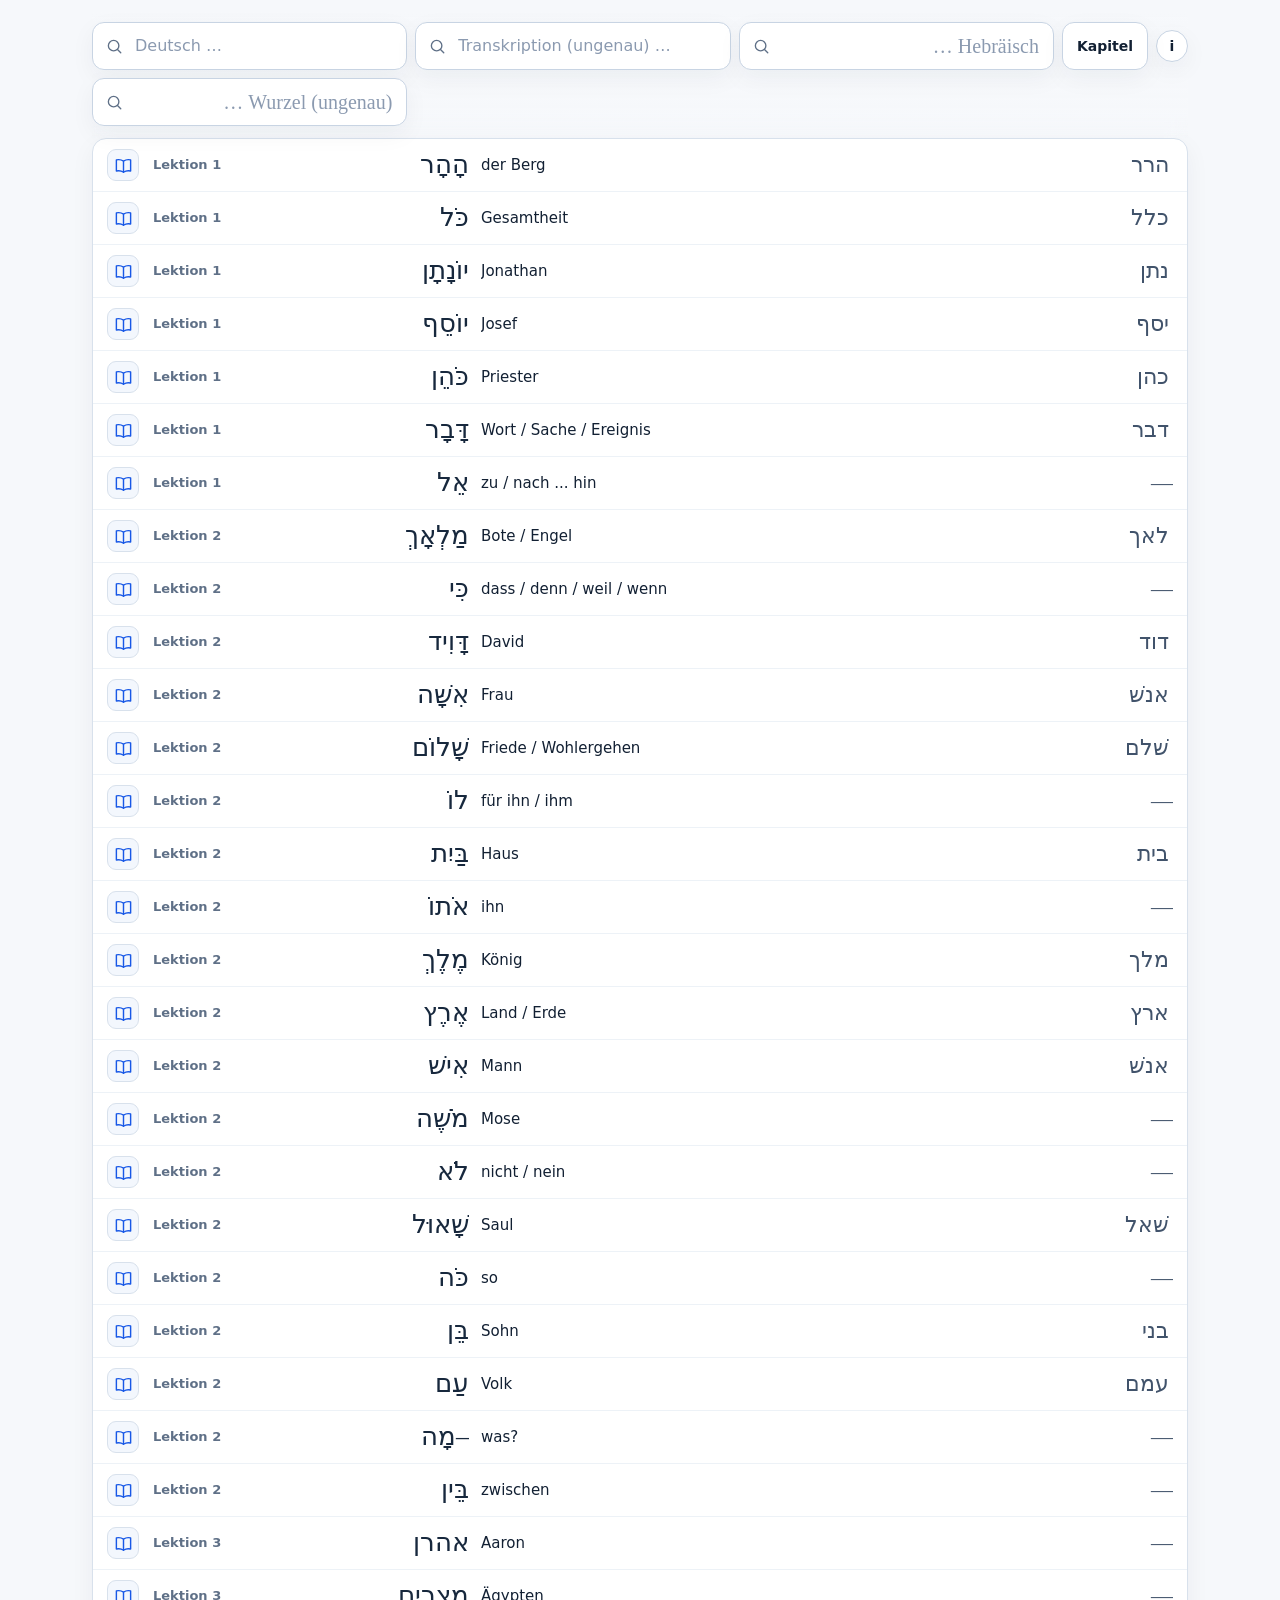
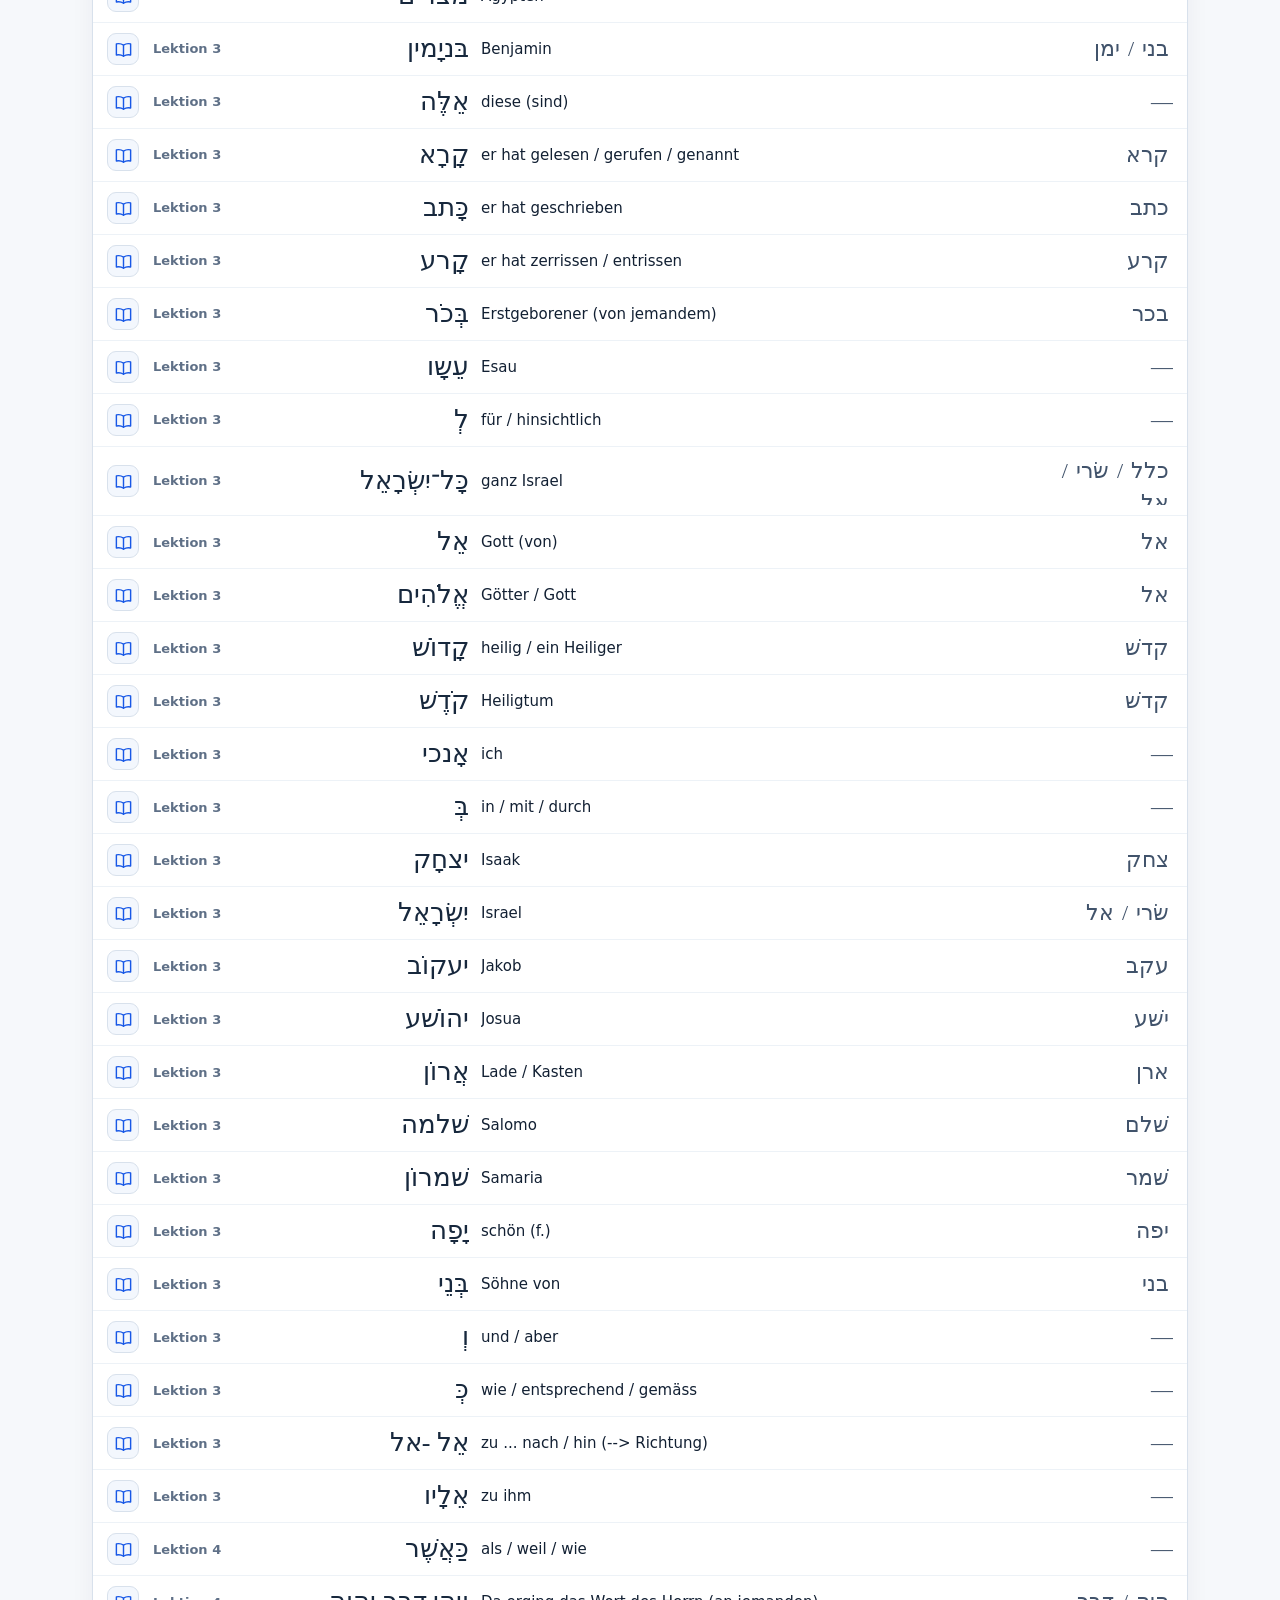
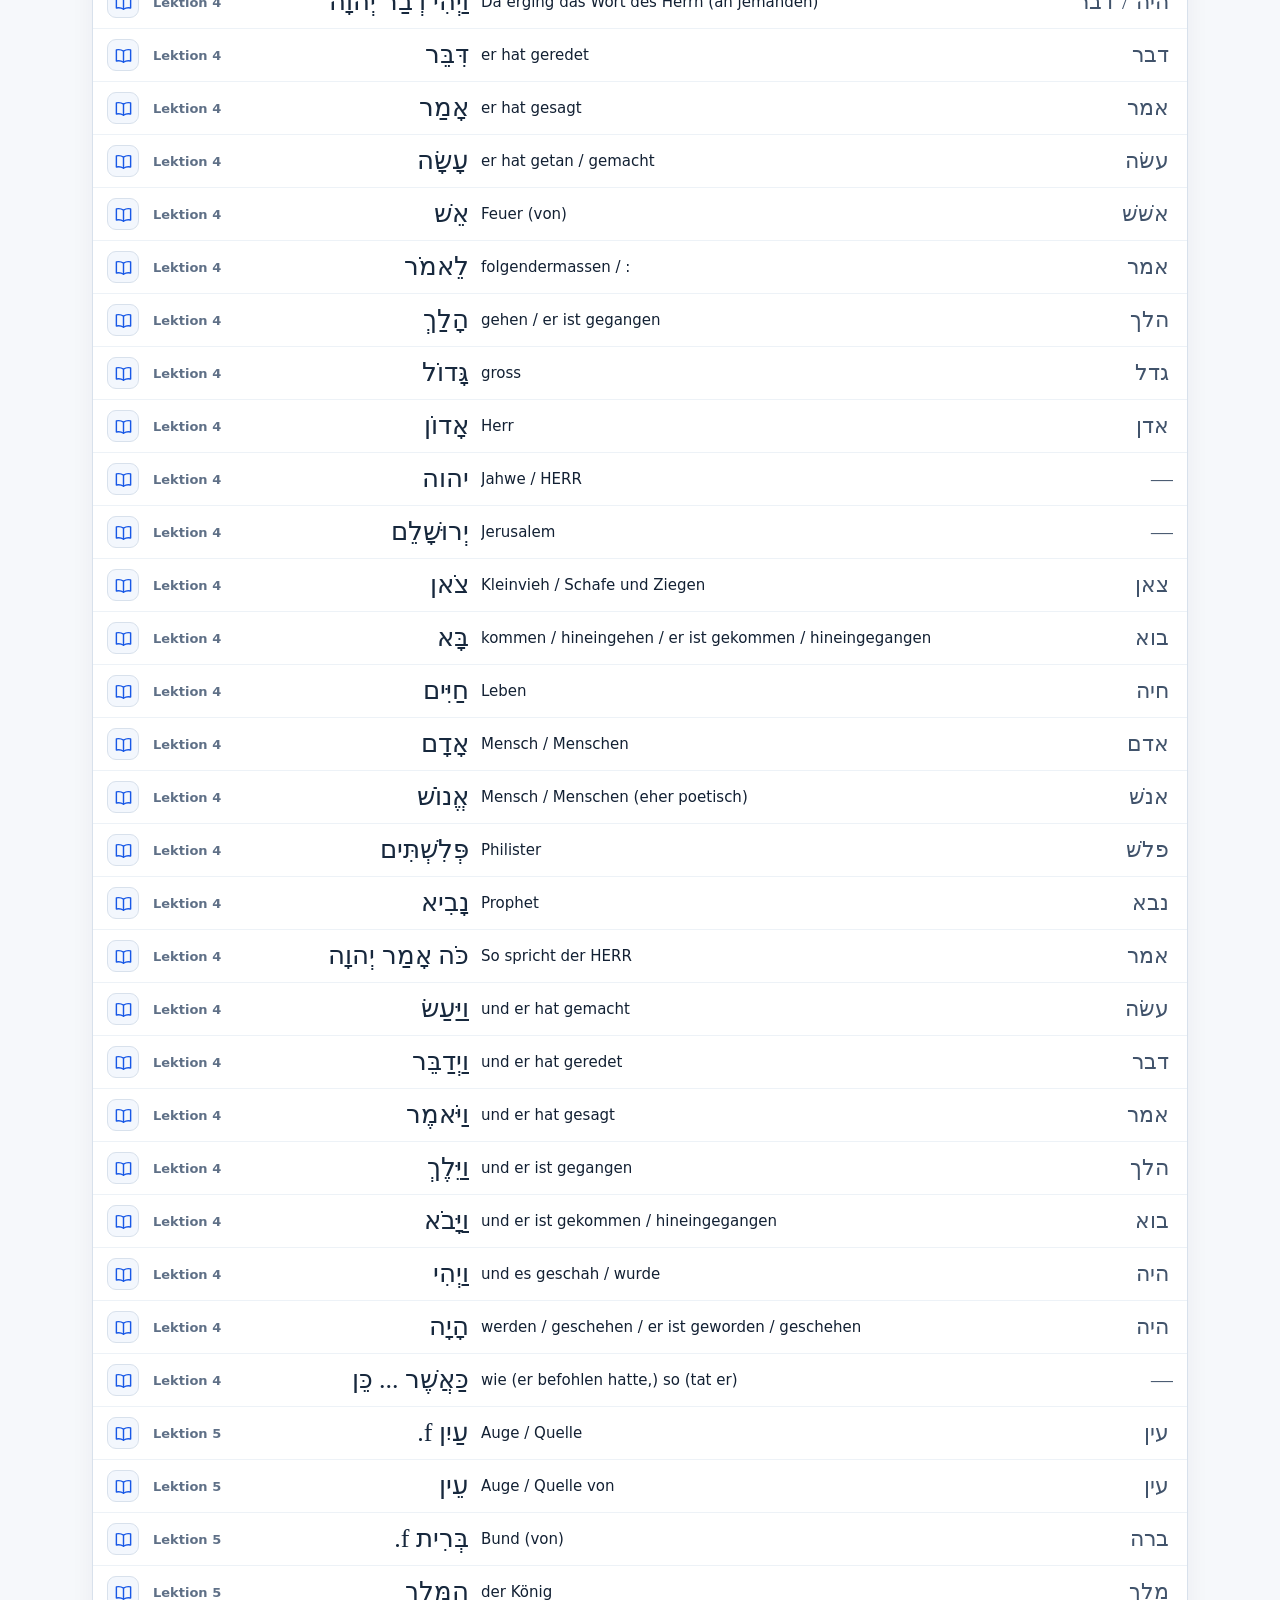
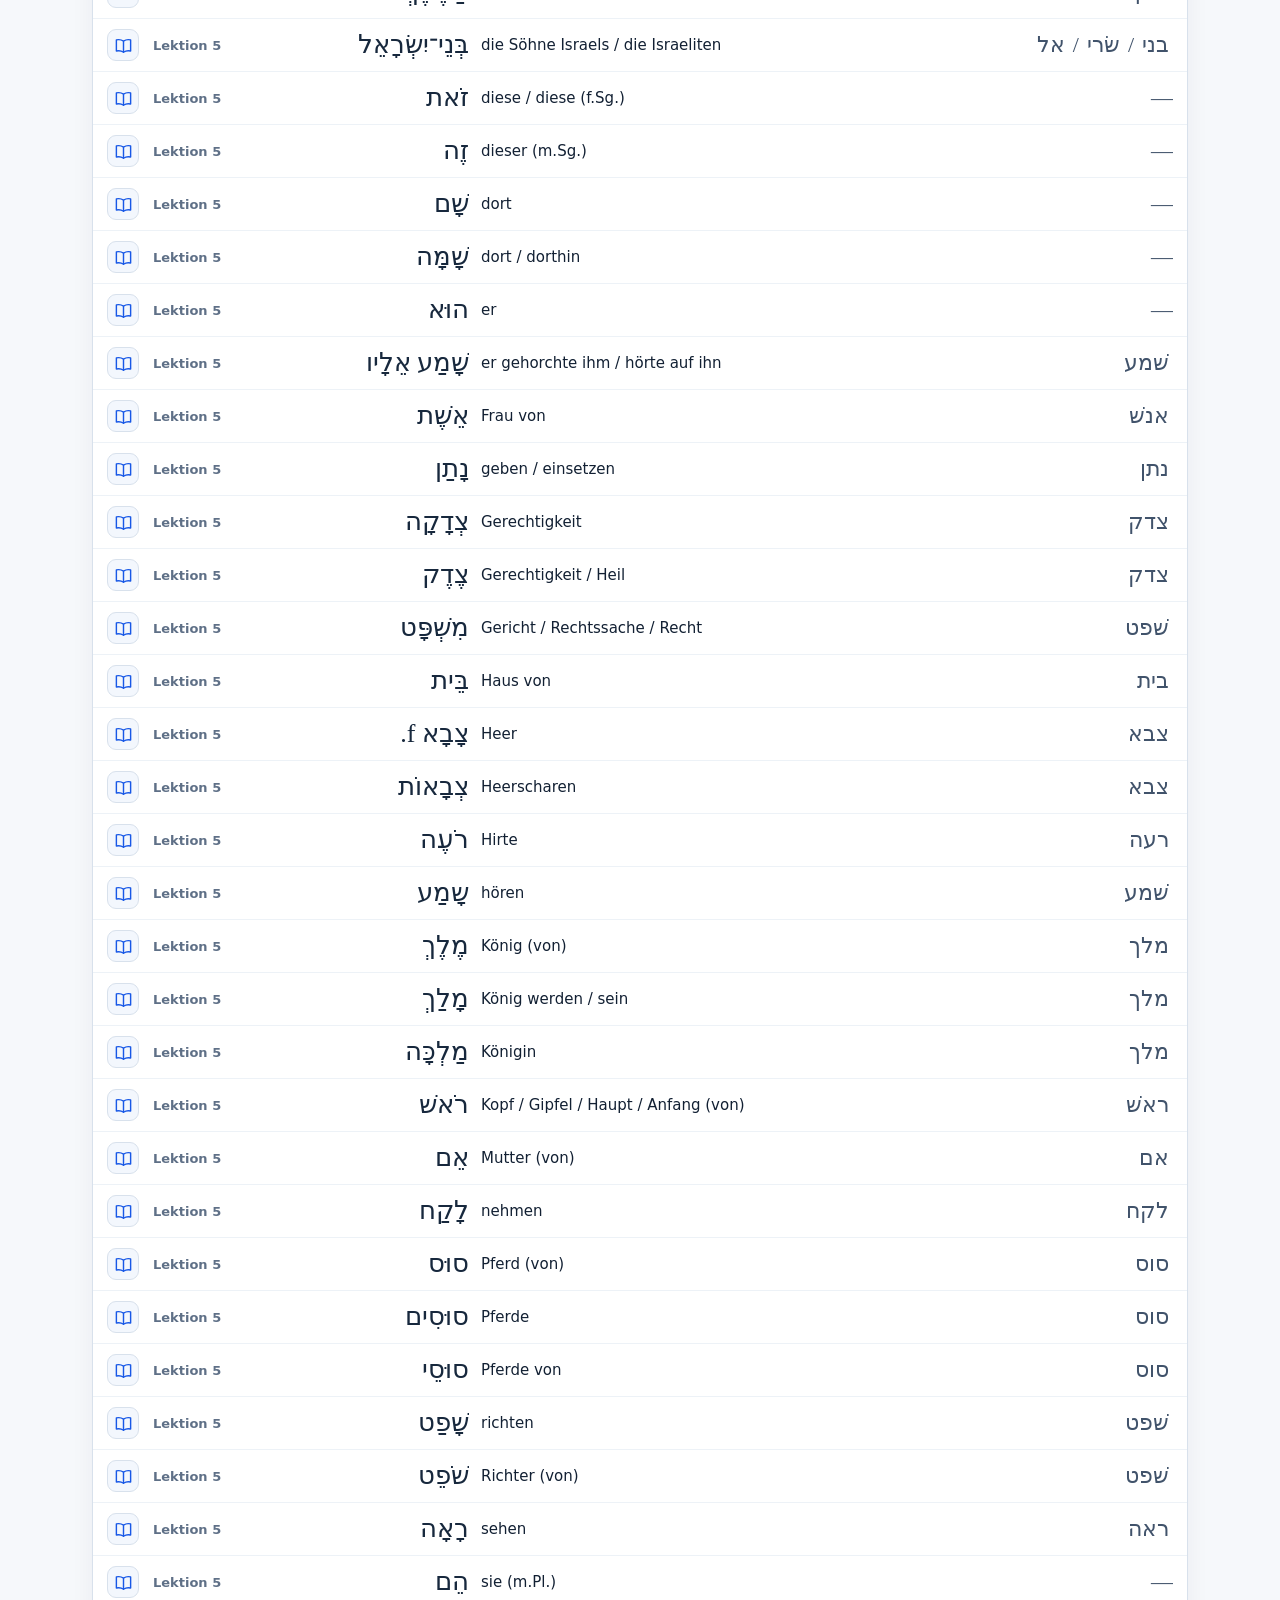
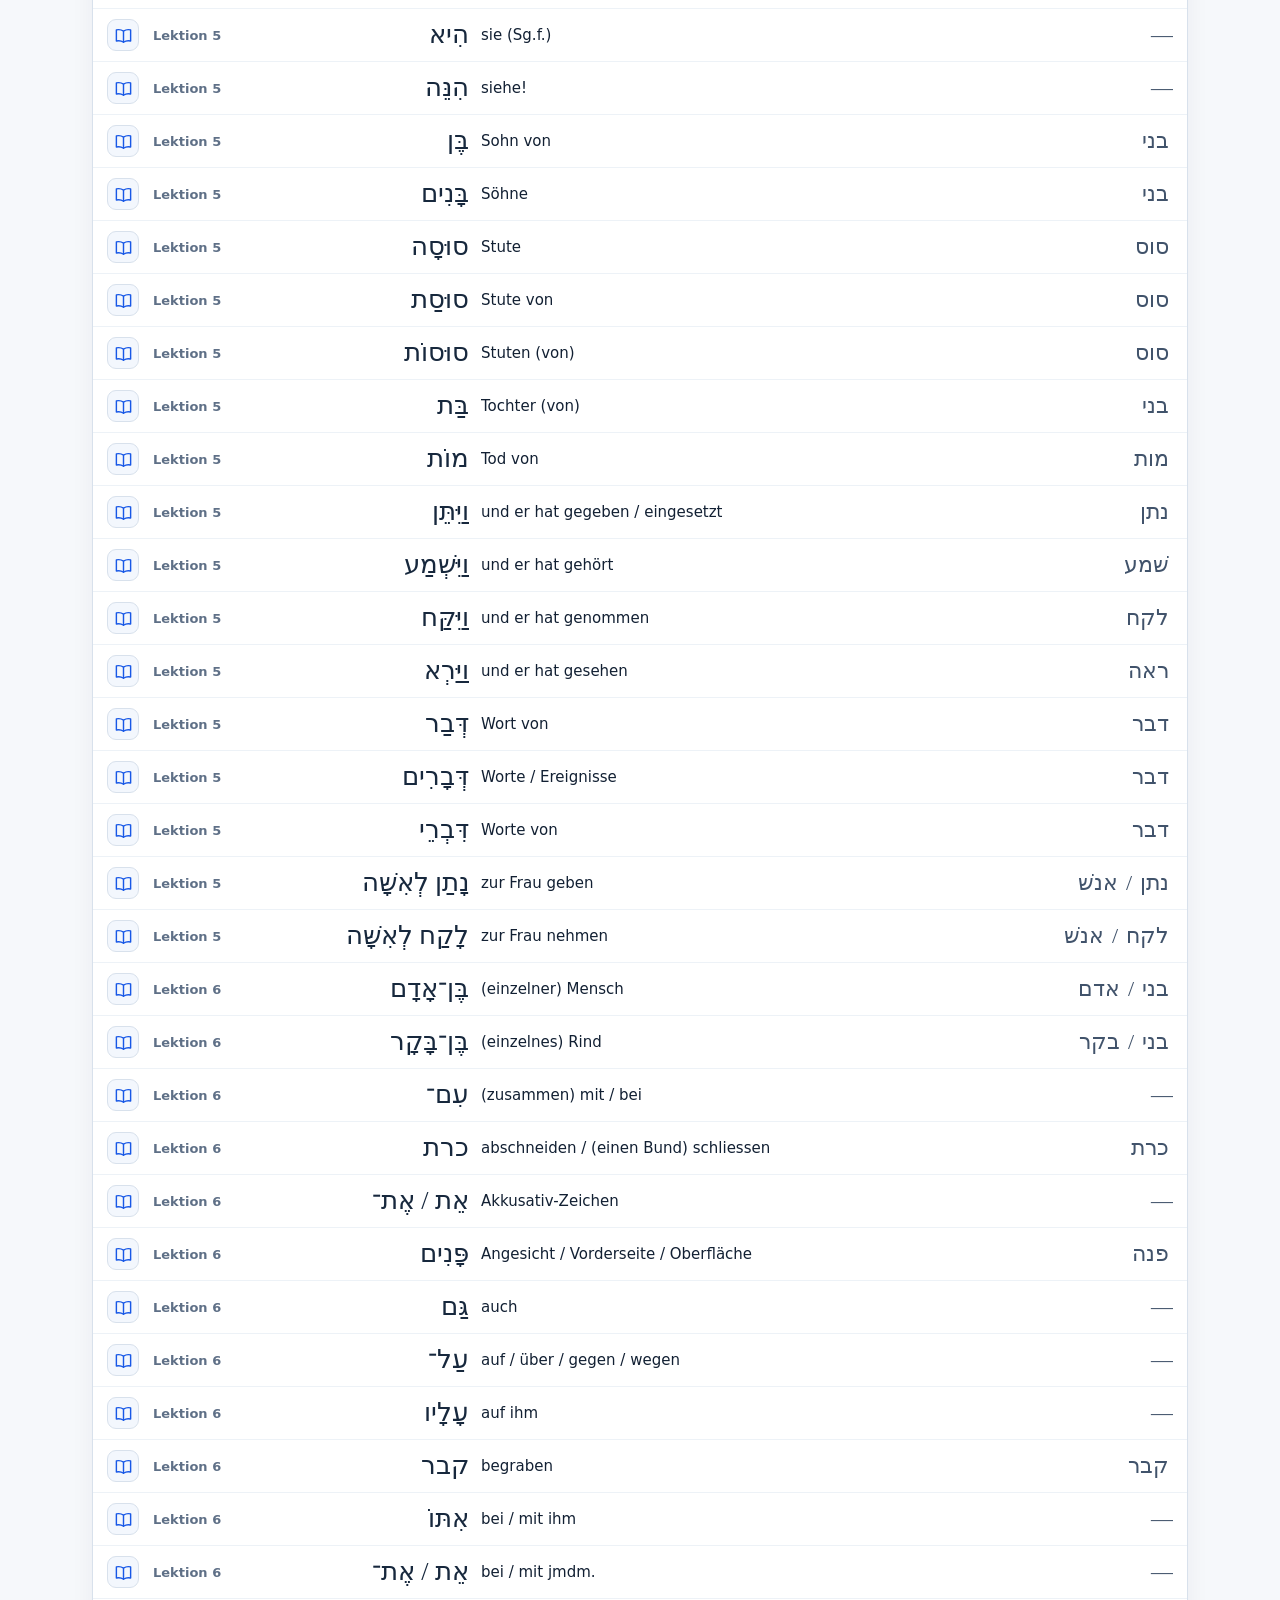
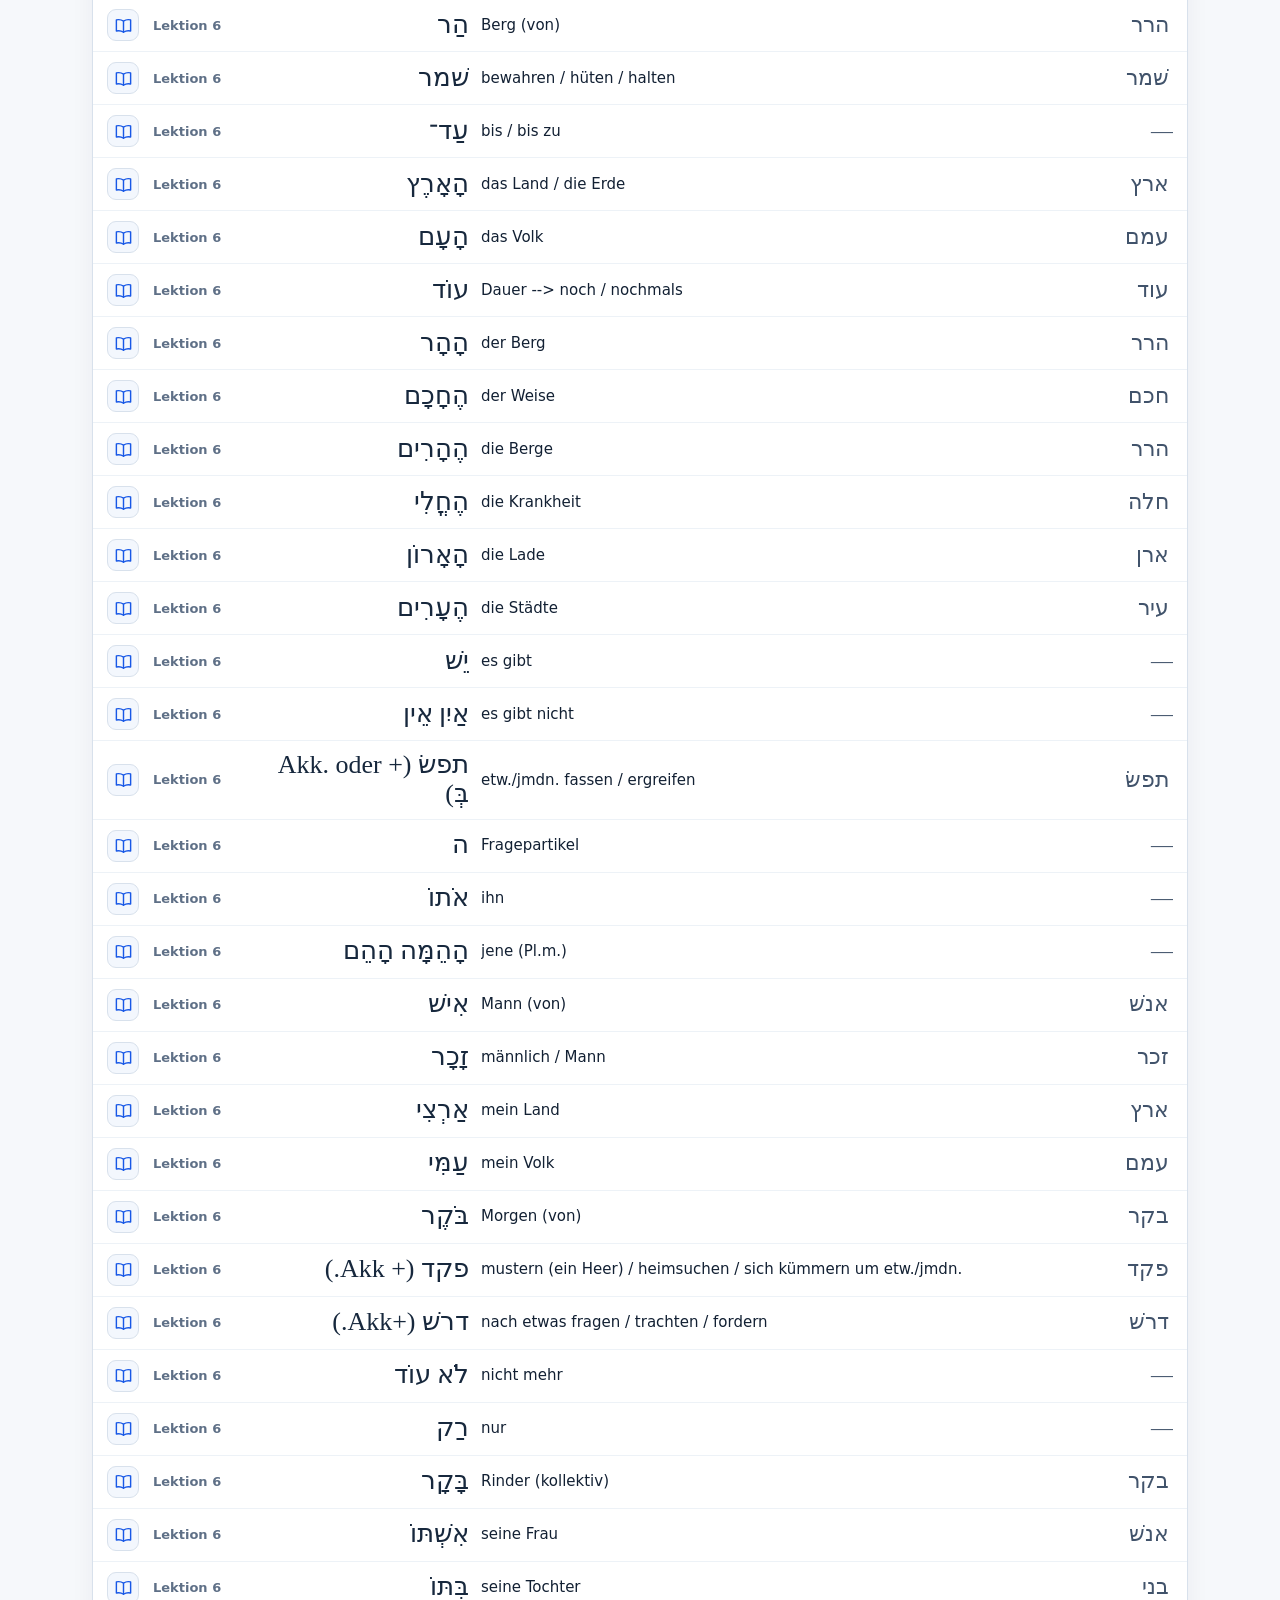
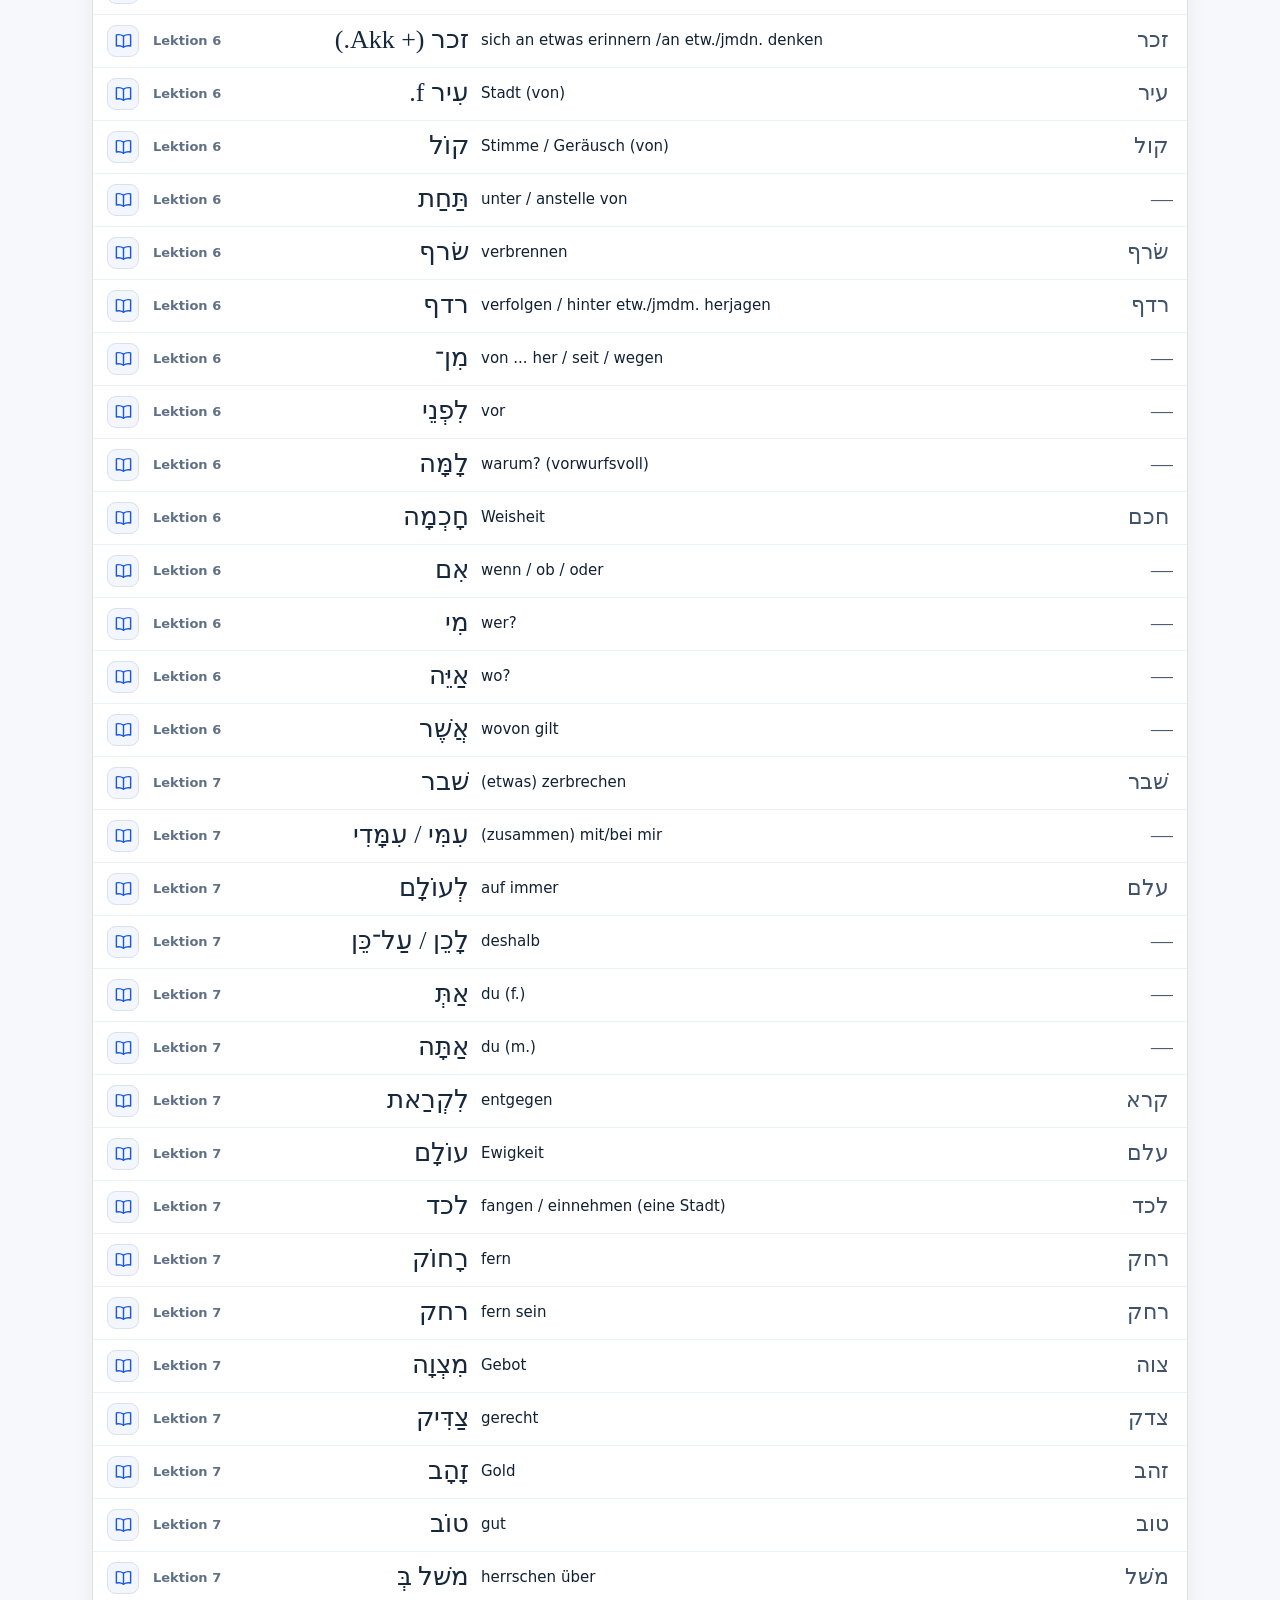
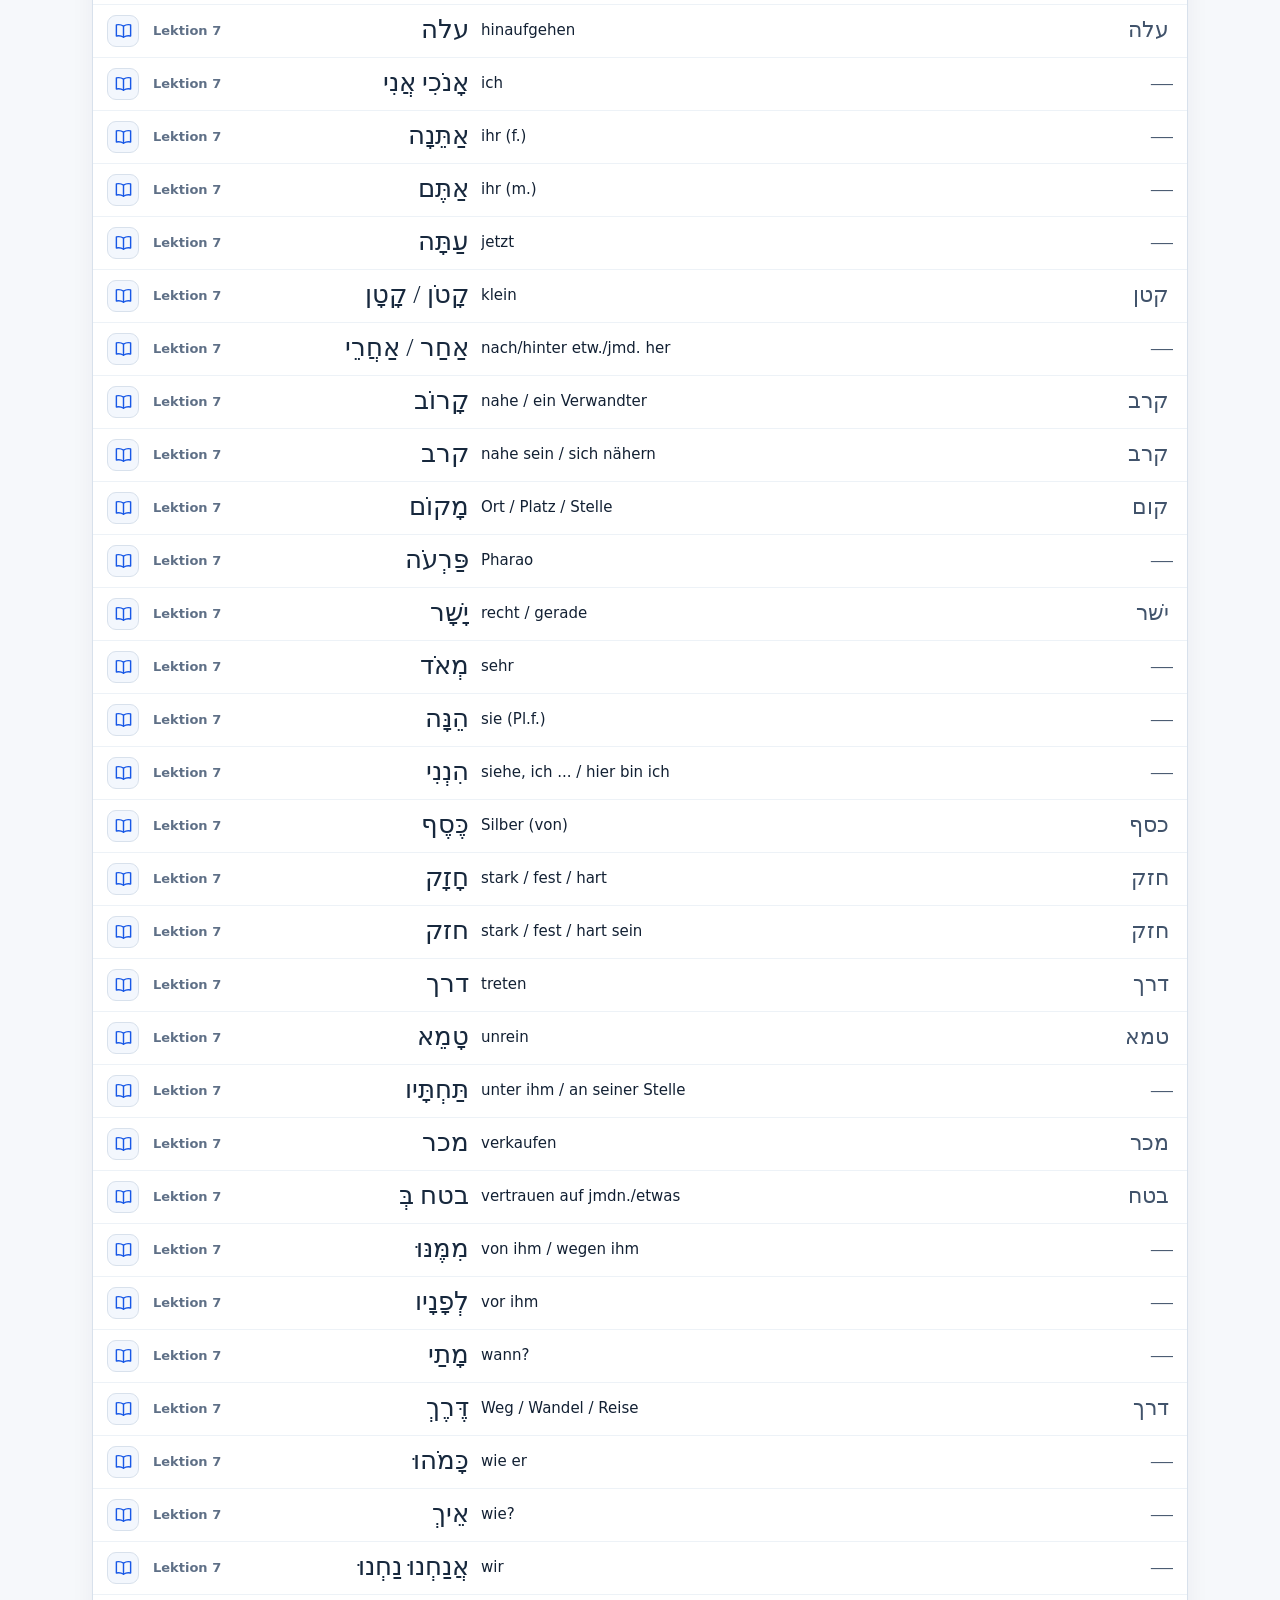
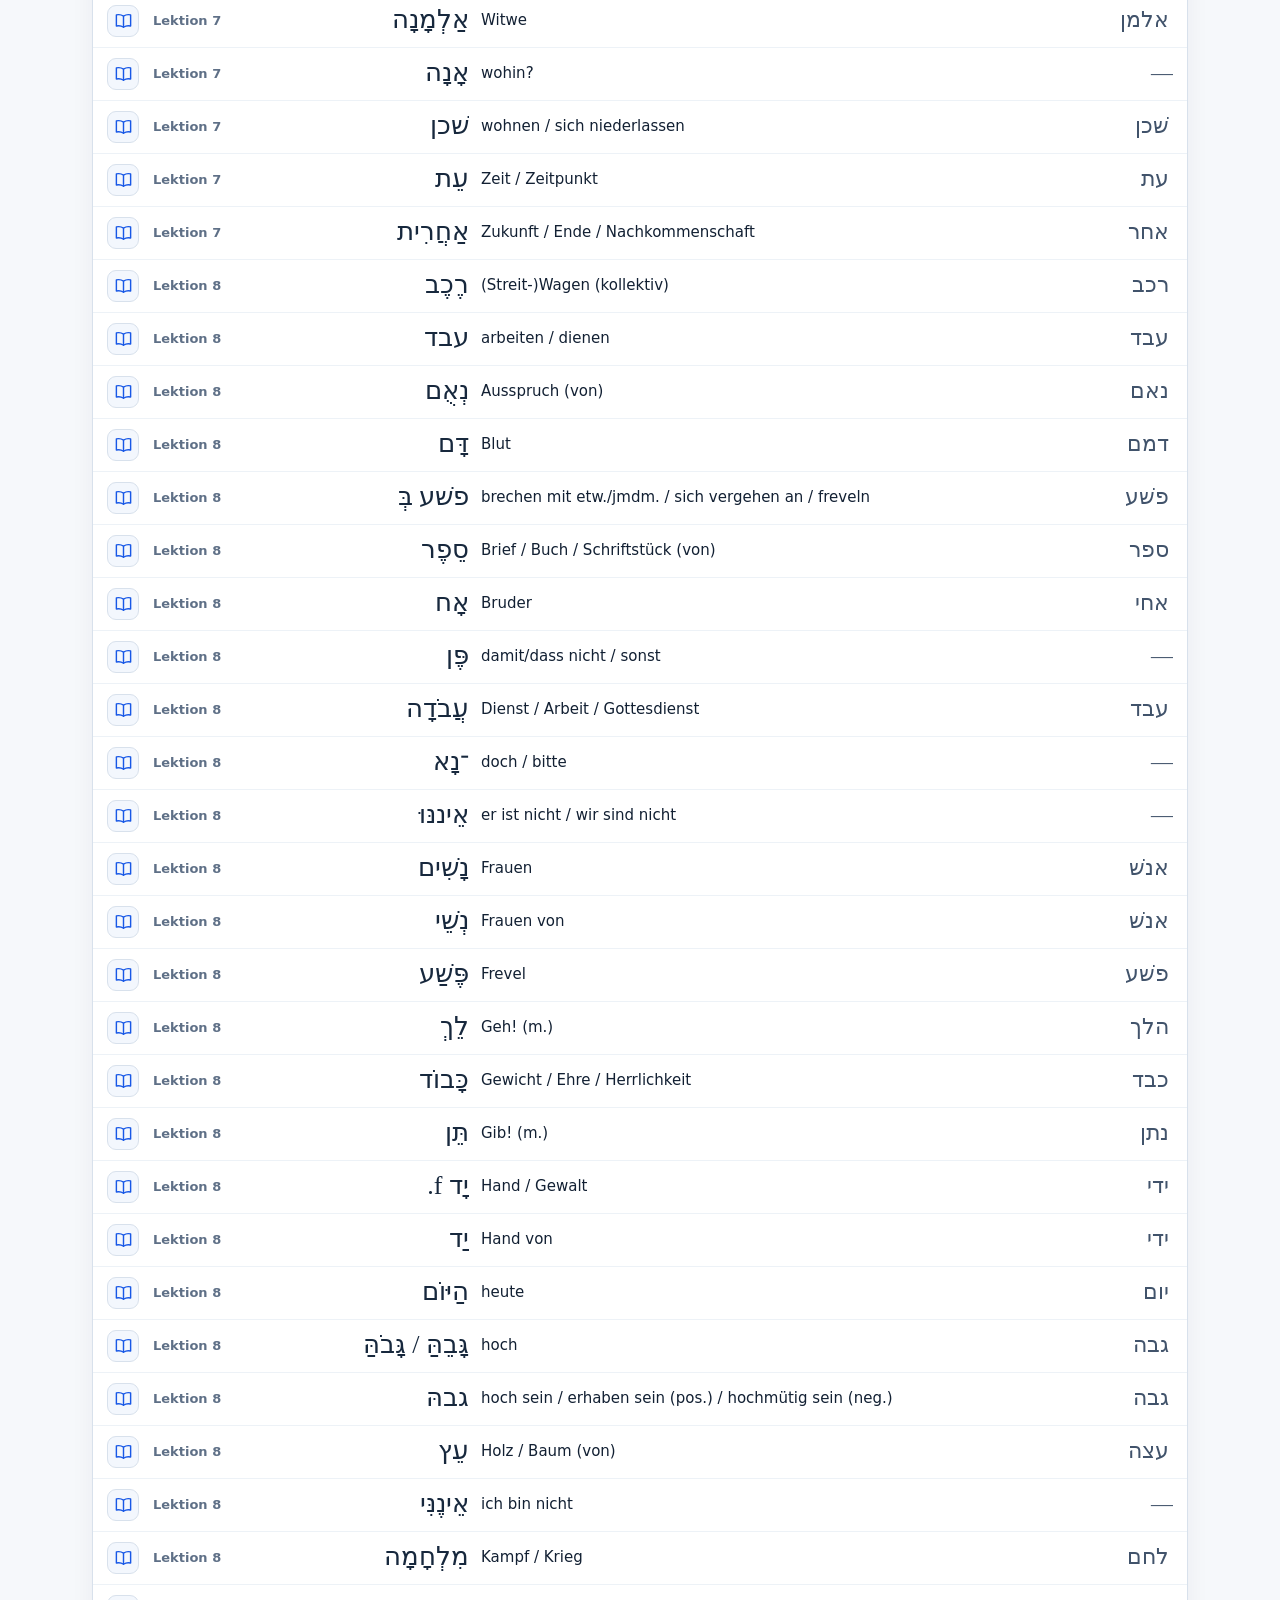
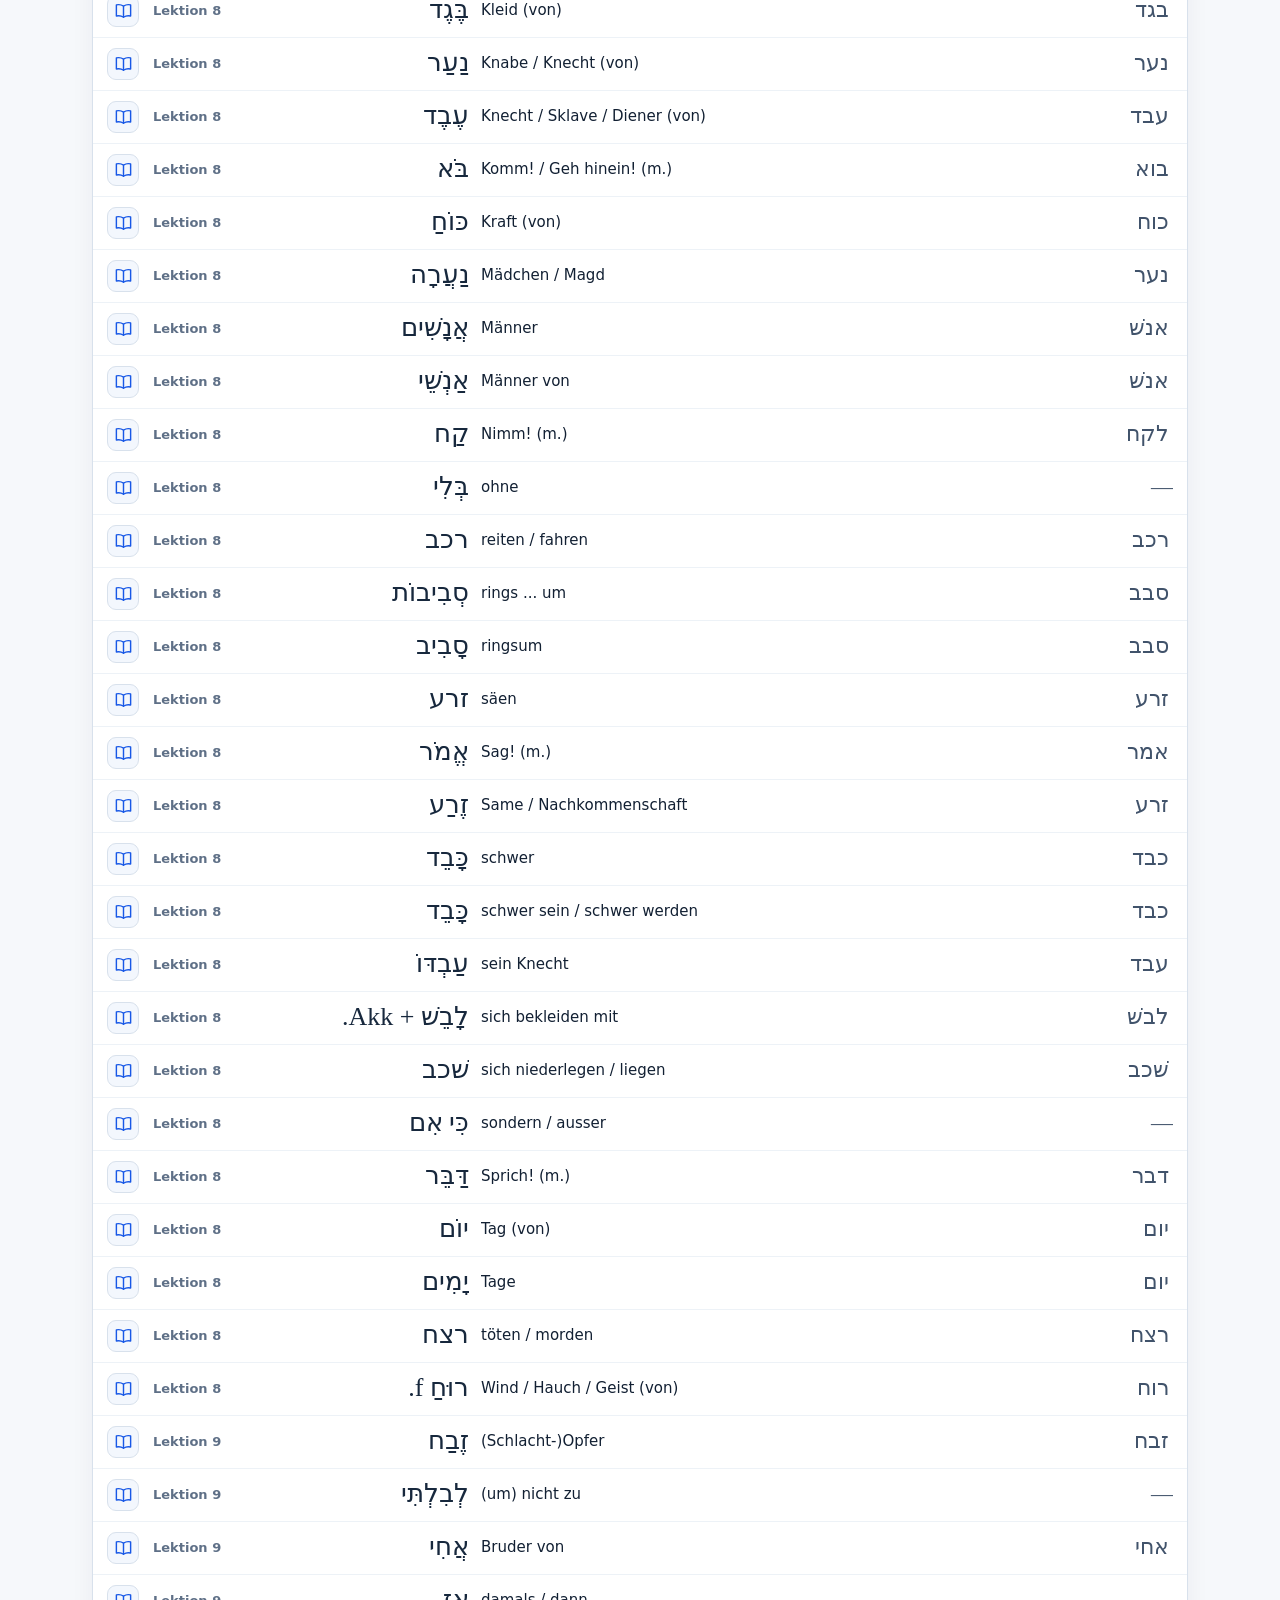
==== commit eaadba78: "feat: add vocabulary example verse tooltips, modal and BibleServer links" ====
--- a/index.html
+++ b/index.html
@@ -189,6 +189,15 @@
                   <li>Ähnliche Schreibweisen werden angenähert, zum Beispiel <code>ts</code>/<code>z</code> → <code>s</code> und <code>j</code>/<code>y</code> → <code>i</code>.</li>
                   <li>Doppelte Buchstaben werden vereinfacht.</li>
                   <li>Exakte Treffer, Wortanfänge, enthaltene Wortteile und ähnliche Zeichenfolgen bekommen unterschiedliche Trefferpunkte.</li>
+                </ul>
+              </section>
+
+              <section class="info-card">
+                <h3>Beispielsätze</h3>
+                <ul class="info-list">
+                  <li>Das Buchsymbol links neben jedem Eintrag zeigt beim Darüberfahren mit der Maus den Bibelvers als Vorschau.</li>
+                  <li>Ein Klick oder Fingertipp öffnet den Beispielsatz in einem Fenster mit Link zur Schlachter 2000 auf Bibelserver.</li>
+                  <li>Das hervorgehobene Wort im Beispielsatz ist fett dargestellt.</li>
                 </ul>
               </section>
 
@@ -287,5 +296,20 @@
 
     <div id="resultsHost" class="plain">Lade …</div>
   </div>
+
+  <div class="example-tooltip" id="exampleTooltip" role="tooltip" hidden>
+    <span class="example-tooltip-reference" id="exampleTooltipReference"></span>
+    <span class="example-tooltip-text" id="exampleTooltipText"></span>
+  </div>
+
+  <div class="example-overlay" id="exampleOverlay" role="dialog" aria-modal="true" aria-labelledby="exampleDialogTitle" hidden>
+    <div class="example-dialog" role="document">
+      <button class="example-close-btn" id="exampleCloseButton" type="button" aria-label="Beispielsatz schließen">×</button>
+      <h2 class="example-dialog-title" id="exampleDialogTitle">Beispielsatz</h2>
+      <p class="example-reference" id="exampleReference"></p>
+      <p class="example-verse" id="exampleVerse"></p>
+      <a class="example-bible-link" id="exampleBibleLink" href="https://www.bibleserver.com/bible/SLT" target="_blank" rel="noopener noreferrer">Vers auf Bibelserver öffnen (SLT 2000)</a>
+    </div>
+  </div>
 </body>
 </html>
--- a/style.css
+++ b/style.css
@@ -1356,3 +1356,209 @@
     font-size: 19px;
   }
 }
+
+
+/* Example verses: leftmost button, hover tooltip, click/tap modal. */
+.row {
+  grid-template-columns: 34px 84px minmax(150px, 220px) minmax(0, 1fr) minmax(96px, 150px);
+}
+
+.example-trigger {
+  appearance: none;
+  display: inline-grid;
+  place-items: center;
+  width: 32px;
+  height: 32px;
+  padding: 0;
+  border: 1px solid var(--line);
+  border-radius: 9px;
+  background: #f3f7fd;
+  color: var(--accent);
+  cursor: pointer;
+  -webkit-tap-highlight-color: rgba(24, 88, 230, 0.12);
+}
+
+.example-trigger svg {
+  width: 19px;
+  height: 19px;
+}
+
+.example-trigger:hover,
+.example-trigger:focus-visible {
+  background: #e8f0ff;
+  border-color: #94b5f6;
+}
+
+.example-trigger:focus-visible {
+  outline: 2px solid var(--accent);
+  outline-offset: 2px;
+}
+
+.example-trigger:disabled {
+  opacity: 0.4;
+  cursor: not-allowed;
+}
+
+.example-tooltip {
+  position: fixed;
+  z-index: 60;
+  width: max-content;
+  max-width: min(370px, calc(100vw - 16px));
+  padding: 12px 14px;
+  border: 1px solid #c7d7ee;
+  border-radius: 12px;
+  background: #ffffff;
+  box-shadow: 0 14px 32px rgba(16, 31, 50, 0.2);
+  color: var(--text);
+  font-size: 14px;
+  line-height: 1.5;
+  pointer-events: none;
+  overflow-wrap: anywhere;
+}
+
+.example-tooltip[hidden],
+.example-overlay[hidden],
+.example-bible-link[hidden] {
+  display: none;
+}
+
+.example-tooltip-reference,
+.example-tooltip-text {
+  display: block;
+}
+
+.example-tooltip-reference {
+  margin-bottom: 6px;
+  font-size: 12px;
+  font-weight: 700;
+  color: var(--muted);
+}
+
+.example-overlay {
+  position: fixed;
+  z-index: 90;
+  inset: 0;
+  display: grid;
+  place-items: center;
+  padding: 16px;
+  background: rgba(18, 32, 51, 0.5);
+}
+
+.example-dialog {
+  position: relative;
+  width: min(540px, 100%);
+  max-height: calc(100dvh - 32px);
+  overflow-y: auto;
+  padding: 26px 26px 24px;
+  border: 1px solid var(--line);
+  border-radius: 17px;
+  background: var(--surface);
+  box-shadow: 0 24px 70px rgba(16, 31, 50, 0.25);
+}
+
+.example-close-btn {
+  position: absolute;
+  top: 12px;
+  right: 12px;
+  display: grid;
+  place-items: center;
+  width: 32px;
+  height: 32px;
+  padding: 0;
+  border: 0;
+  border-radius: 50%;
+  background: #eef3f9;
+  color: var(--muted);
+  font: inherit;
+  font-size: 23px;
+  line-height: 1;
+  cursor: pointer;
+}
+
+.example-close-btn:hover,
+.example-close-btn:focus-visible {
+  background: #e2ebf5;
+  color: var(--text);
+}
+
+.example-dialog-title {
+  margin: 0 40px 8px 0;
+  font-size: 20px;
+  line-height: 1.2;
+}
+
+.example-reference {
+  margin: 0 0 16px;
+  color: var(--muted);
+  font-size: 14px;
+  font-weight: 700;
+}
+
+.example-verse {
+  margin: 0 0 22px;
+  font-size: 17px;
+  line-height: 1.6;
+  white-space: pre-line;
+  overflow-wrap: anywhere;
+}
+
+.example-bible-link {
+  display: inline-flex;
+  align-items: center;
+  padding: 10px 14px;
+  min-height: 42px;
+  border-radius: 10px;
+  background: var(--accent);
+  color: white;
+  font-size: 14px;
+  font-weight: 600;
+  text-decoration: none;
+}
+
+.example-bible-link:hover,
+.example-bible-link:focus-visible {
+  background: #1247ba;
+  color: white;
+}
+
+@media (max-width: 760px) {
+  .row {
+    grid-template-columns: 32px 70px 104px minmax(0, 1fr) 84px;
+    gap: 8px;
+  }
+}
+
+@media (max-width: 560px) {
+  .row {
+    grid-template-columns: 28px 48px 70px minmax(0, 1fr) 54px;
+    gap: 5px;
+    padding: 9px 8px;
+  }
+
+  .example-trigger {
+    width: 28px;
+    height: 30px;
+  }
+
+  .example-trigger svg {
+    width: 17px;
+    height: 17px;
+  }
+
+  .lesson {
+    font-size: 11px;
+    white-space: normal;
+  }
+
+  .root {
+    font-size: 18px;
+  }
+
+  .root-link {
+    padding: 2px;
+  }
+
+  .example-dialog {
+    padding: 24px 18px 20px;
+  }
+}
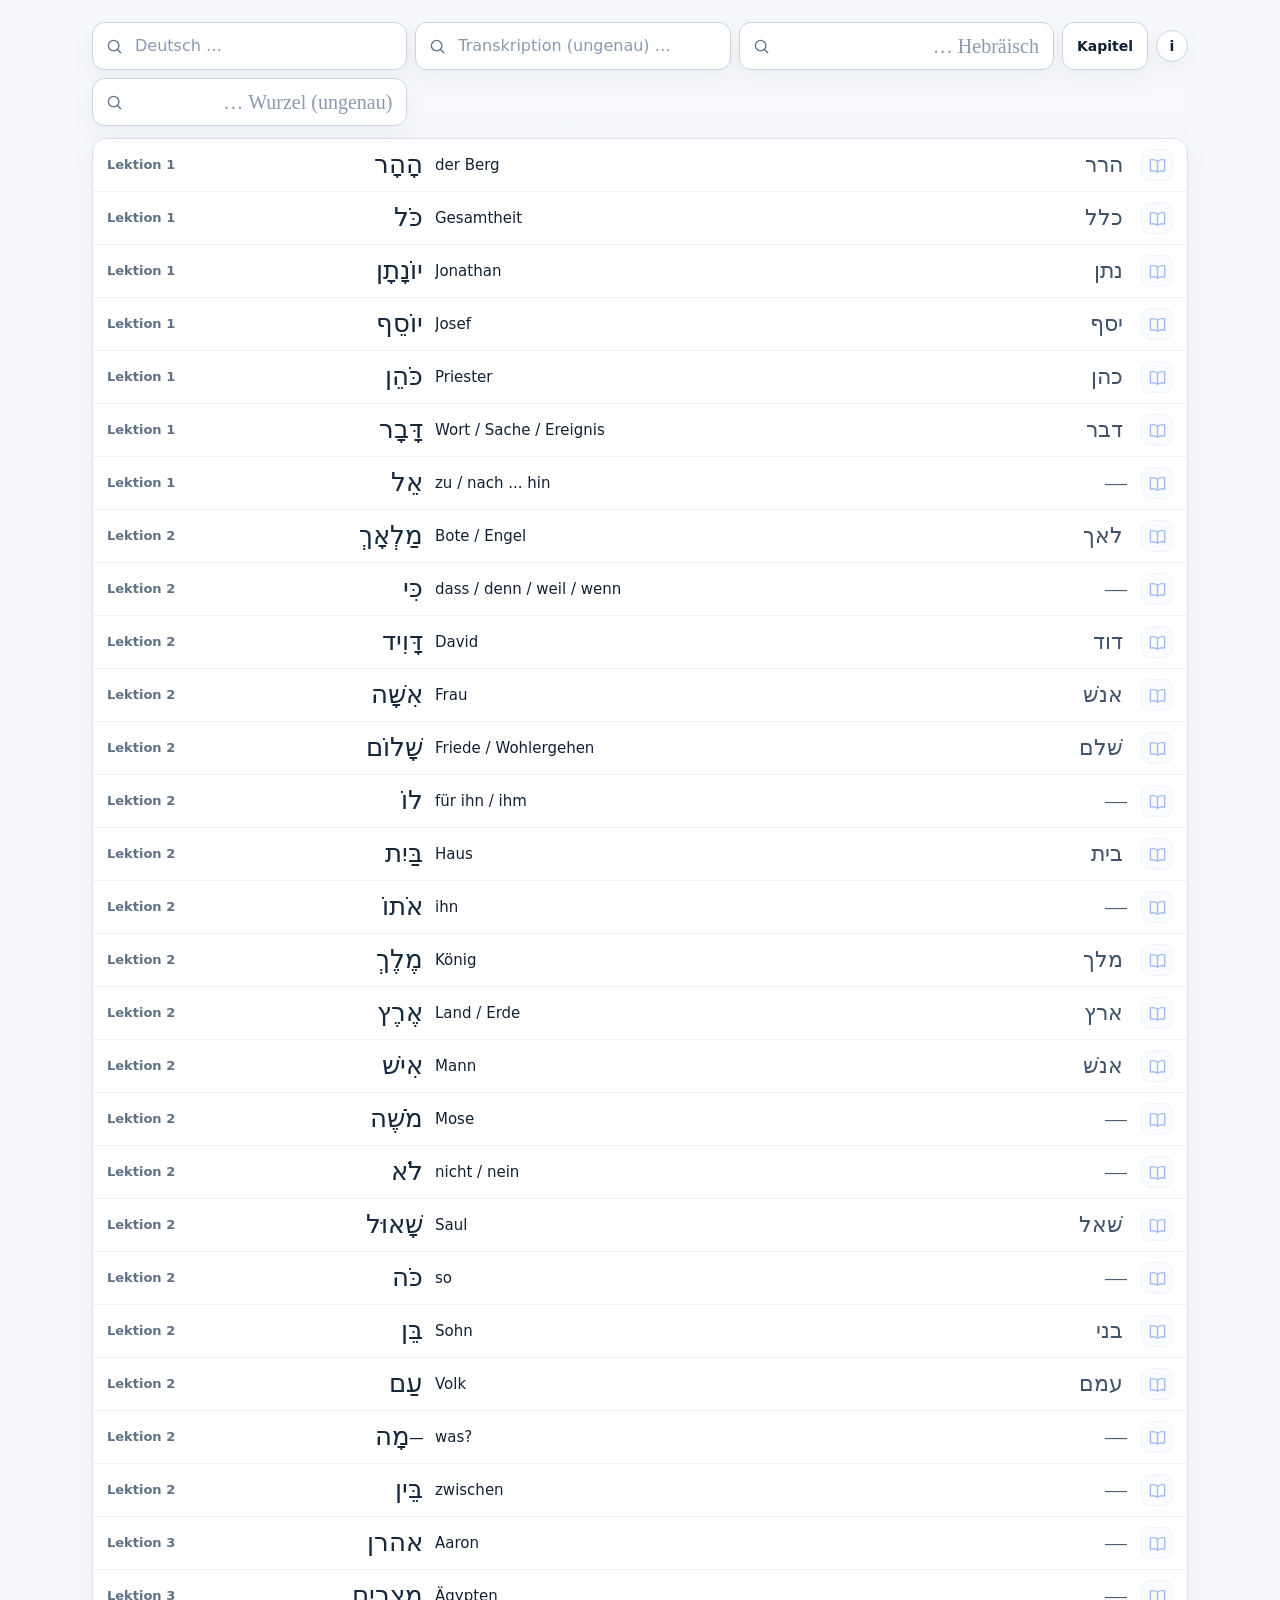
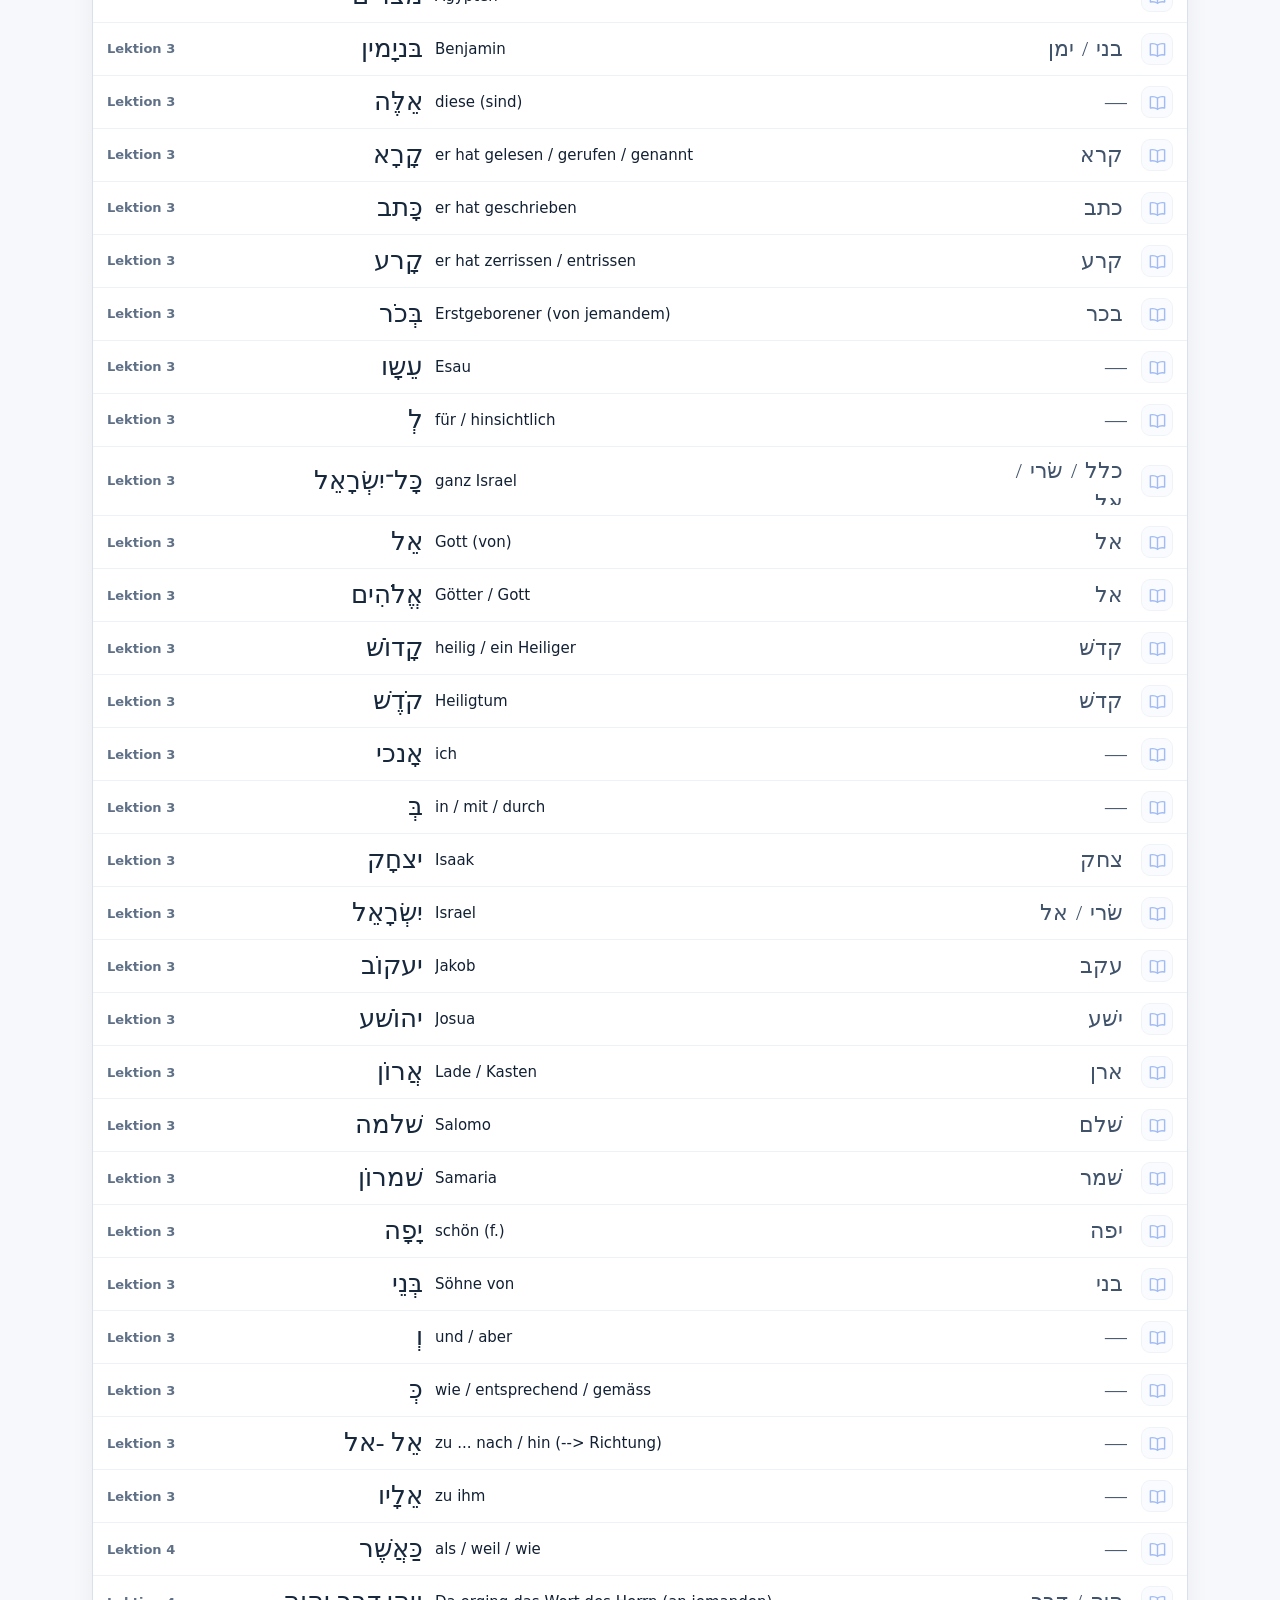
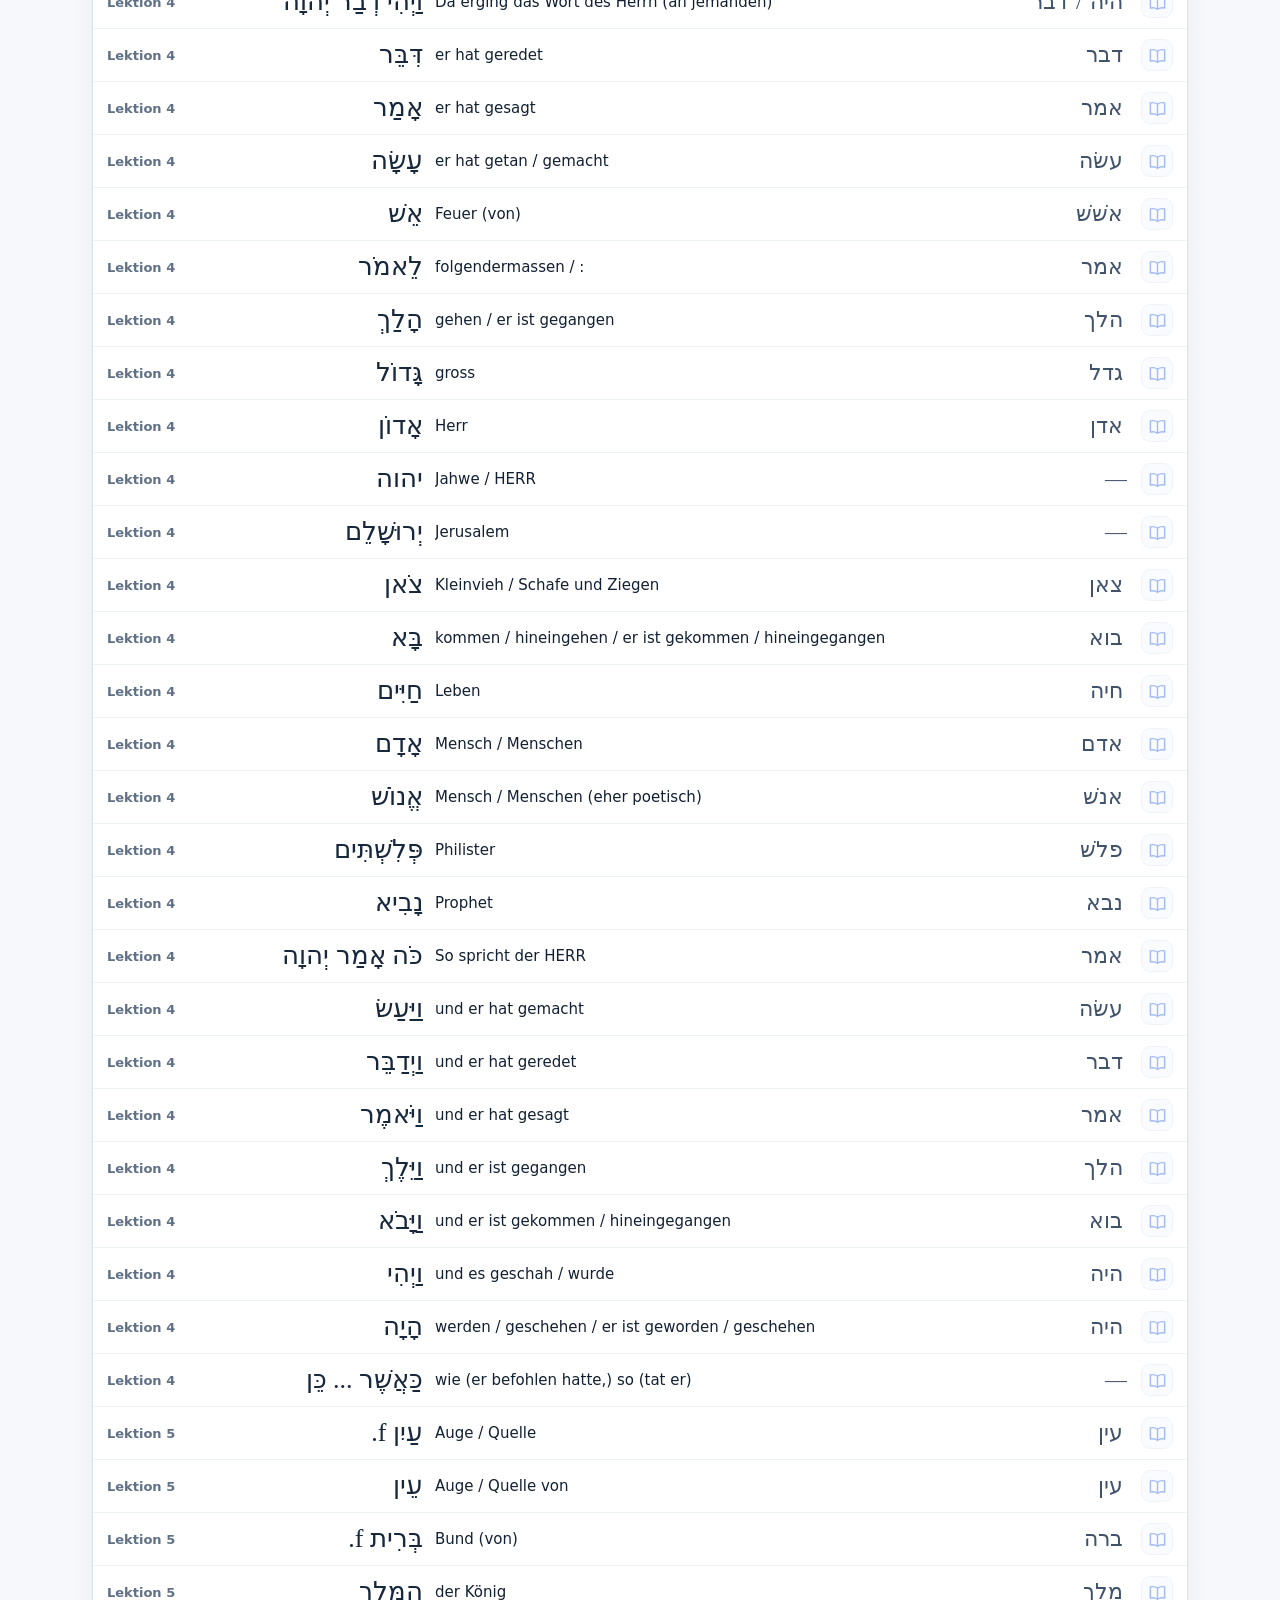
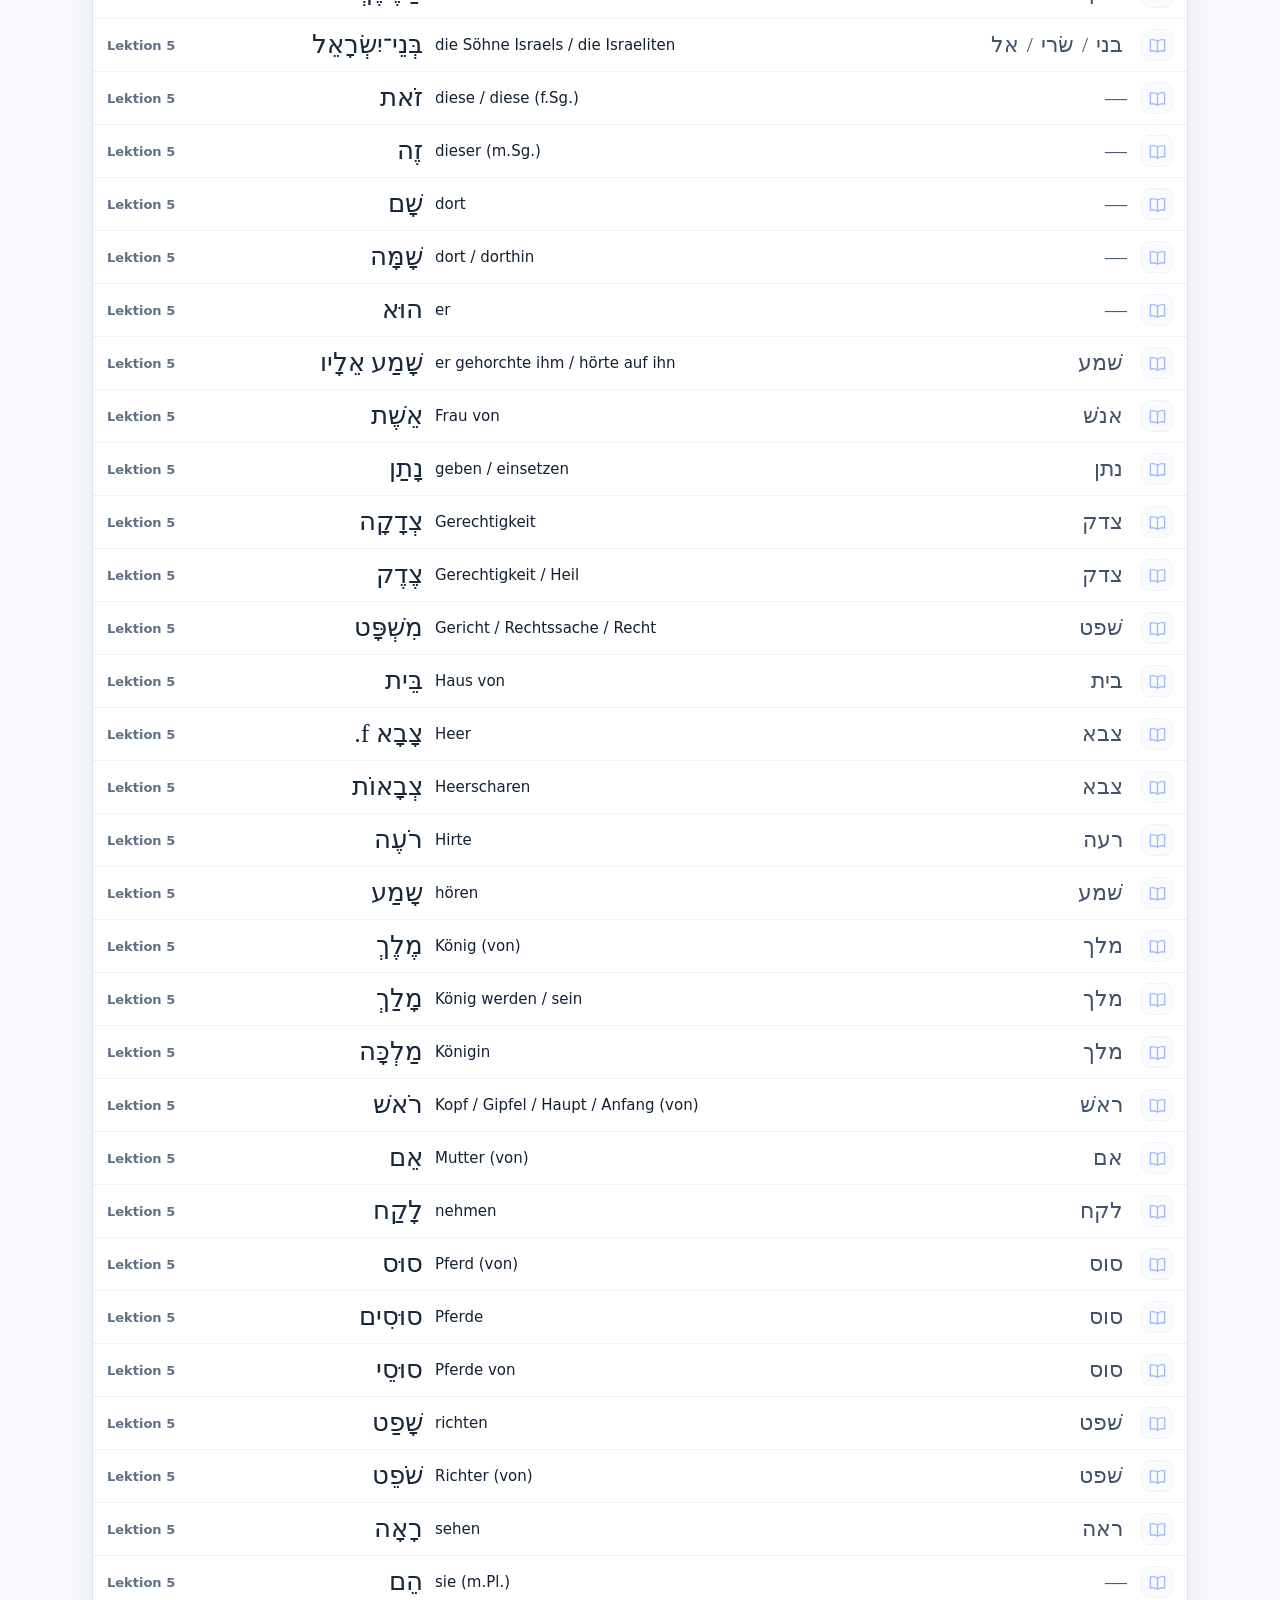
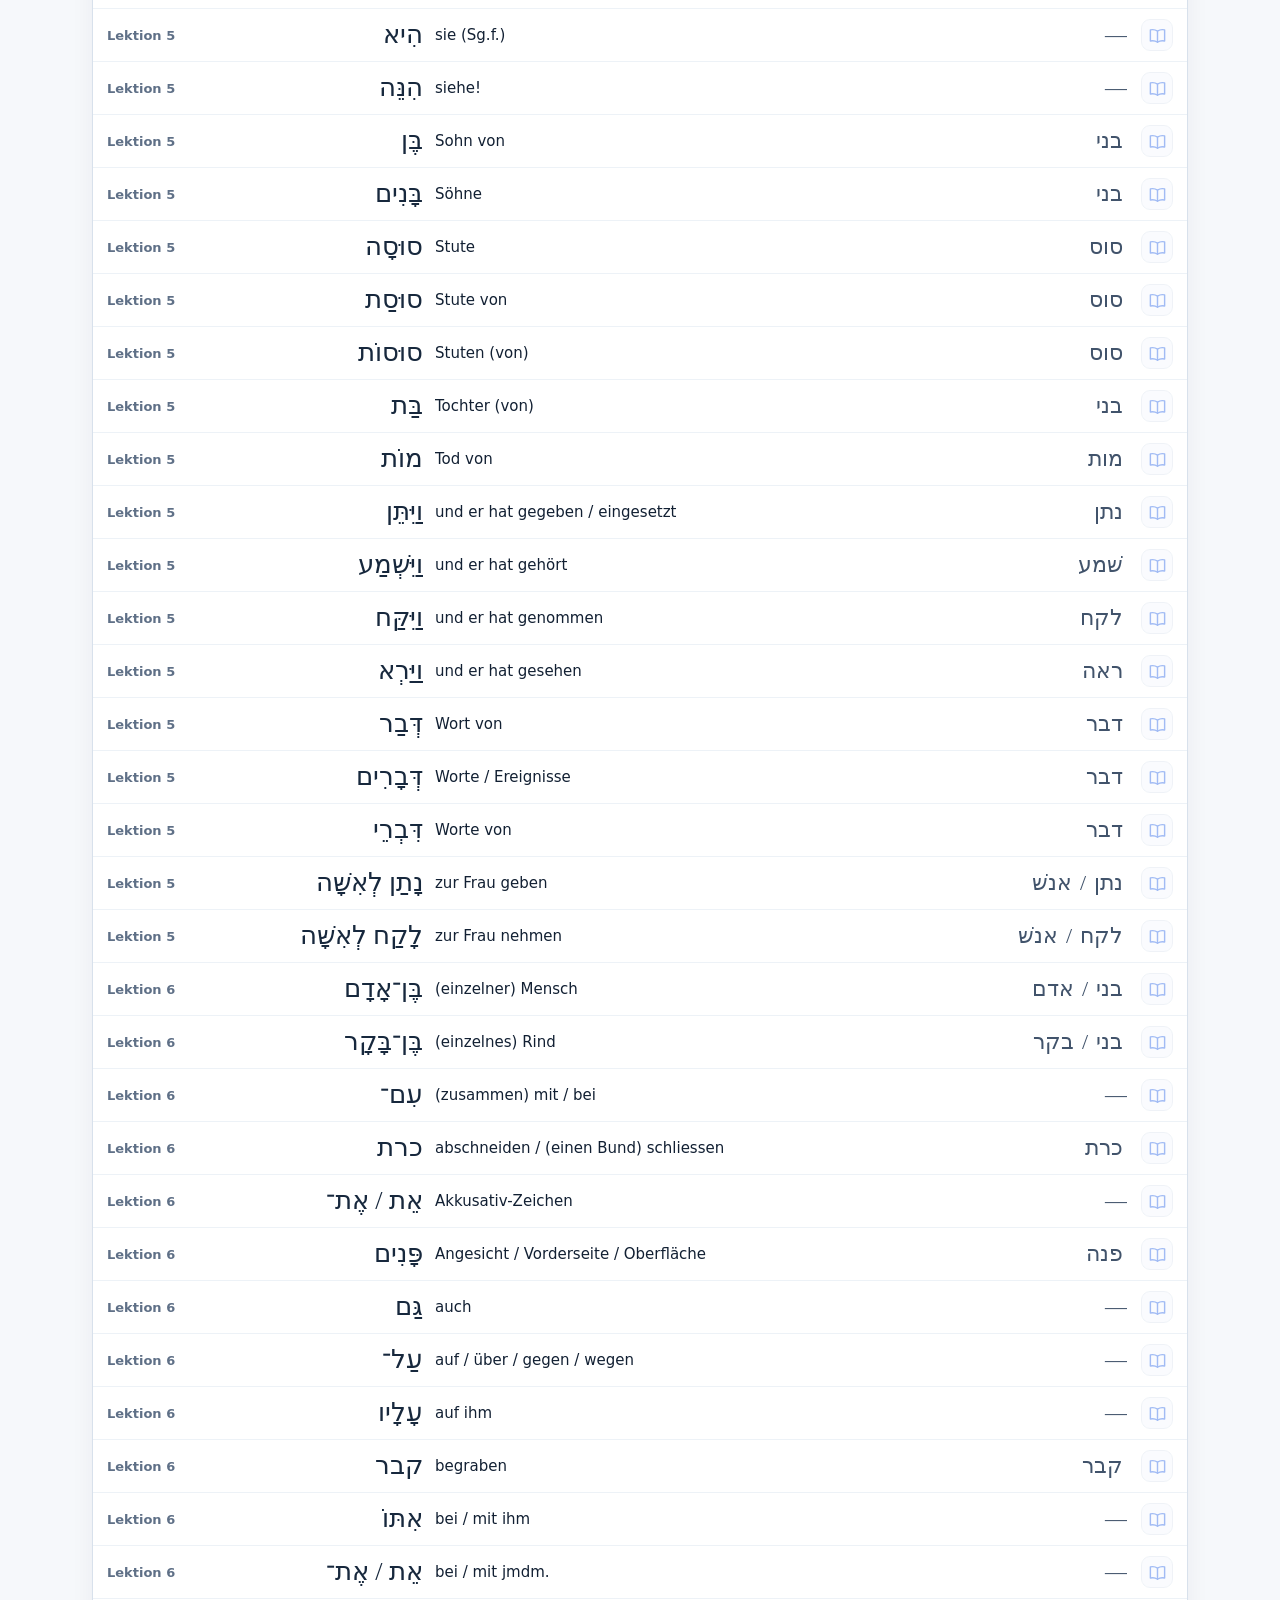
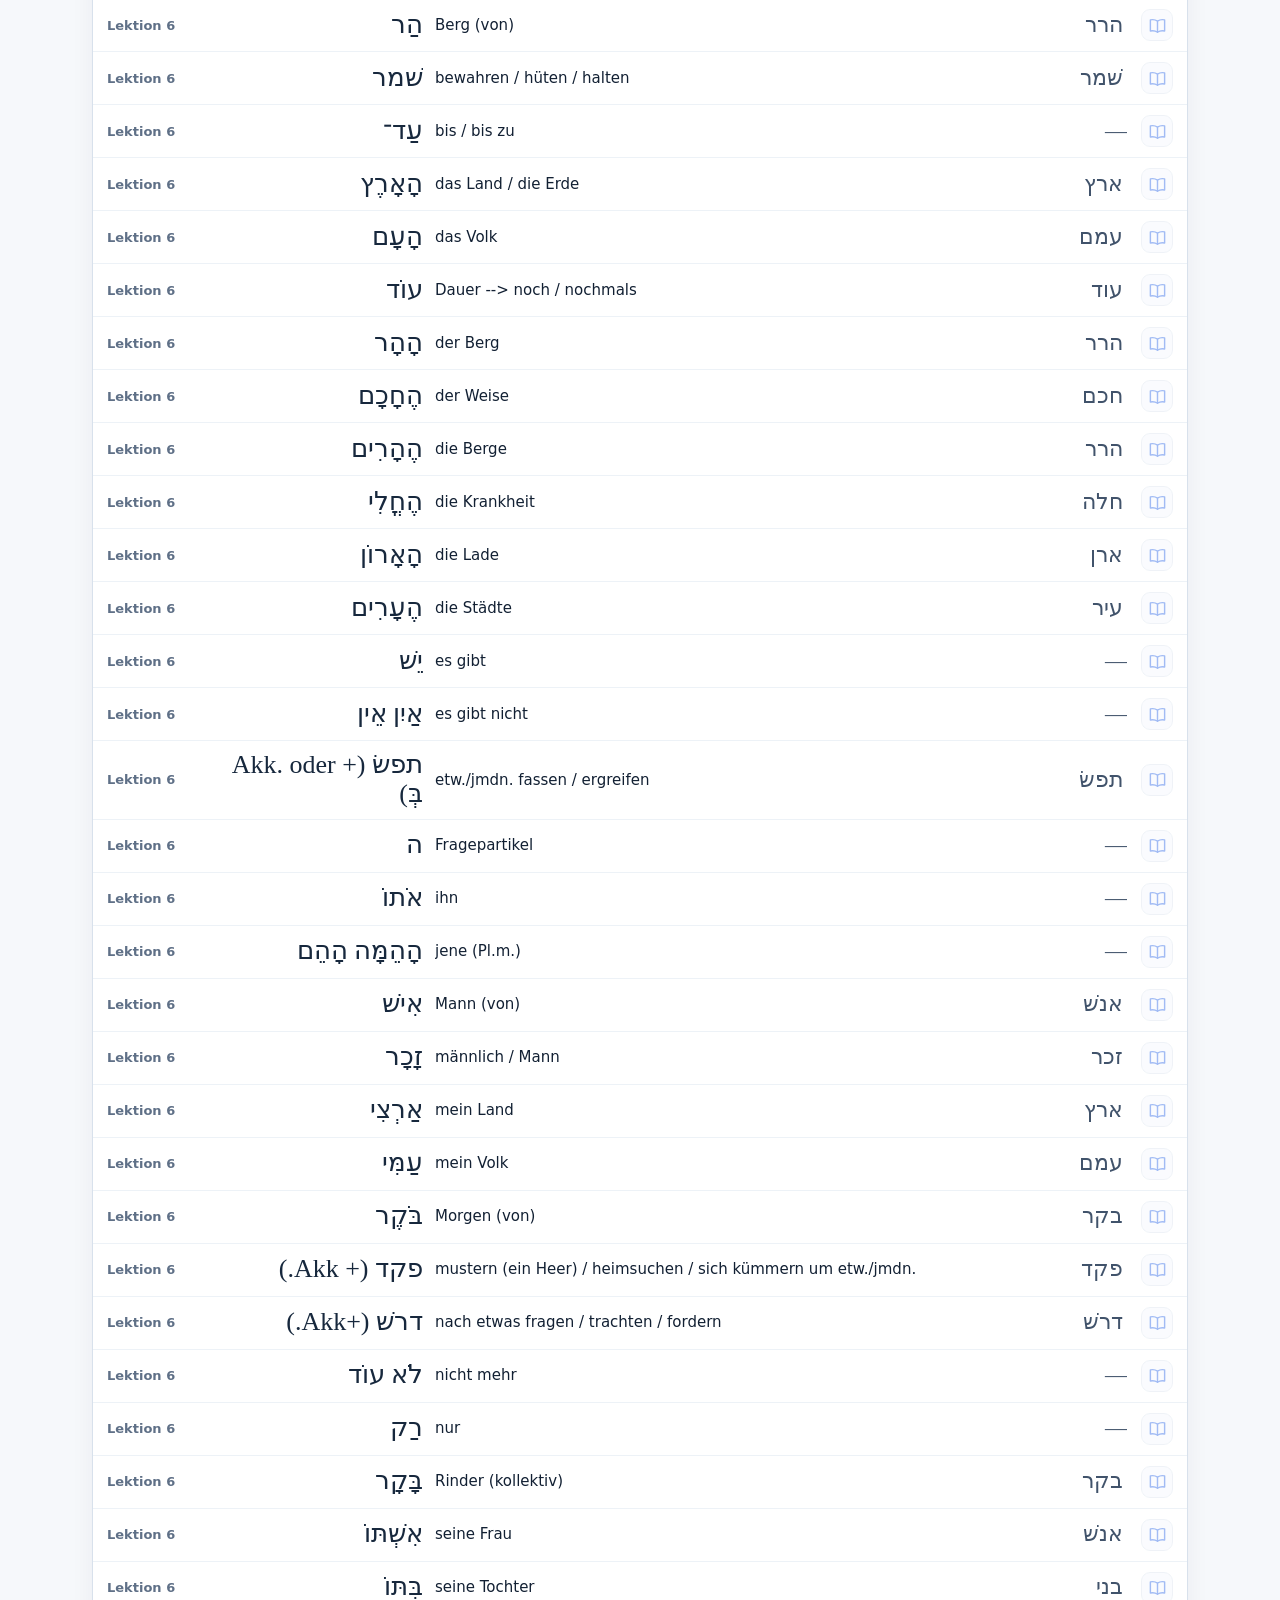
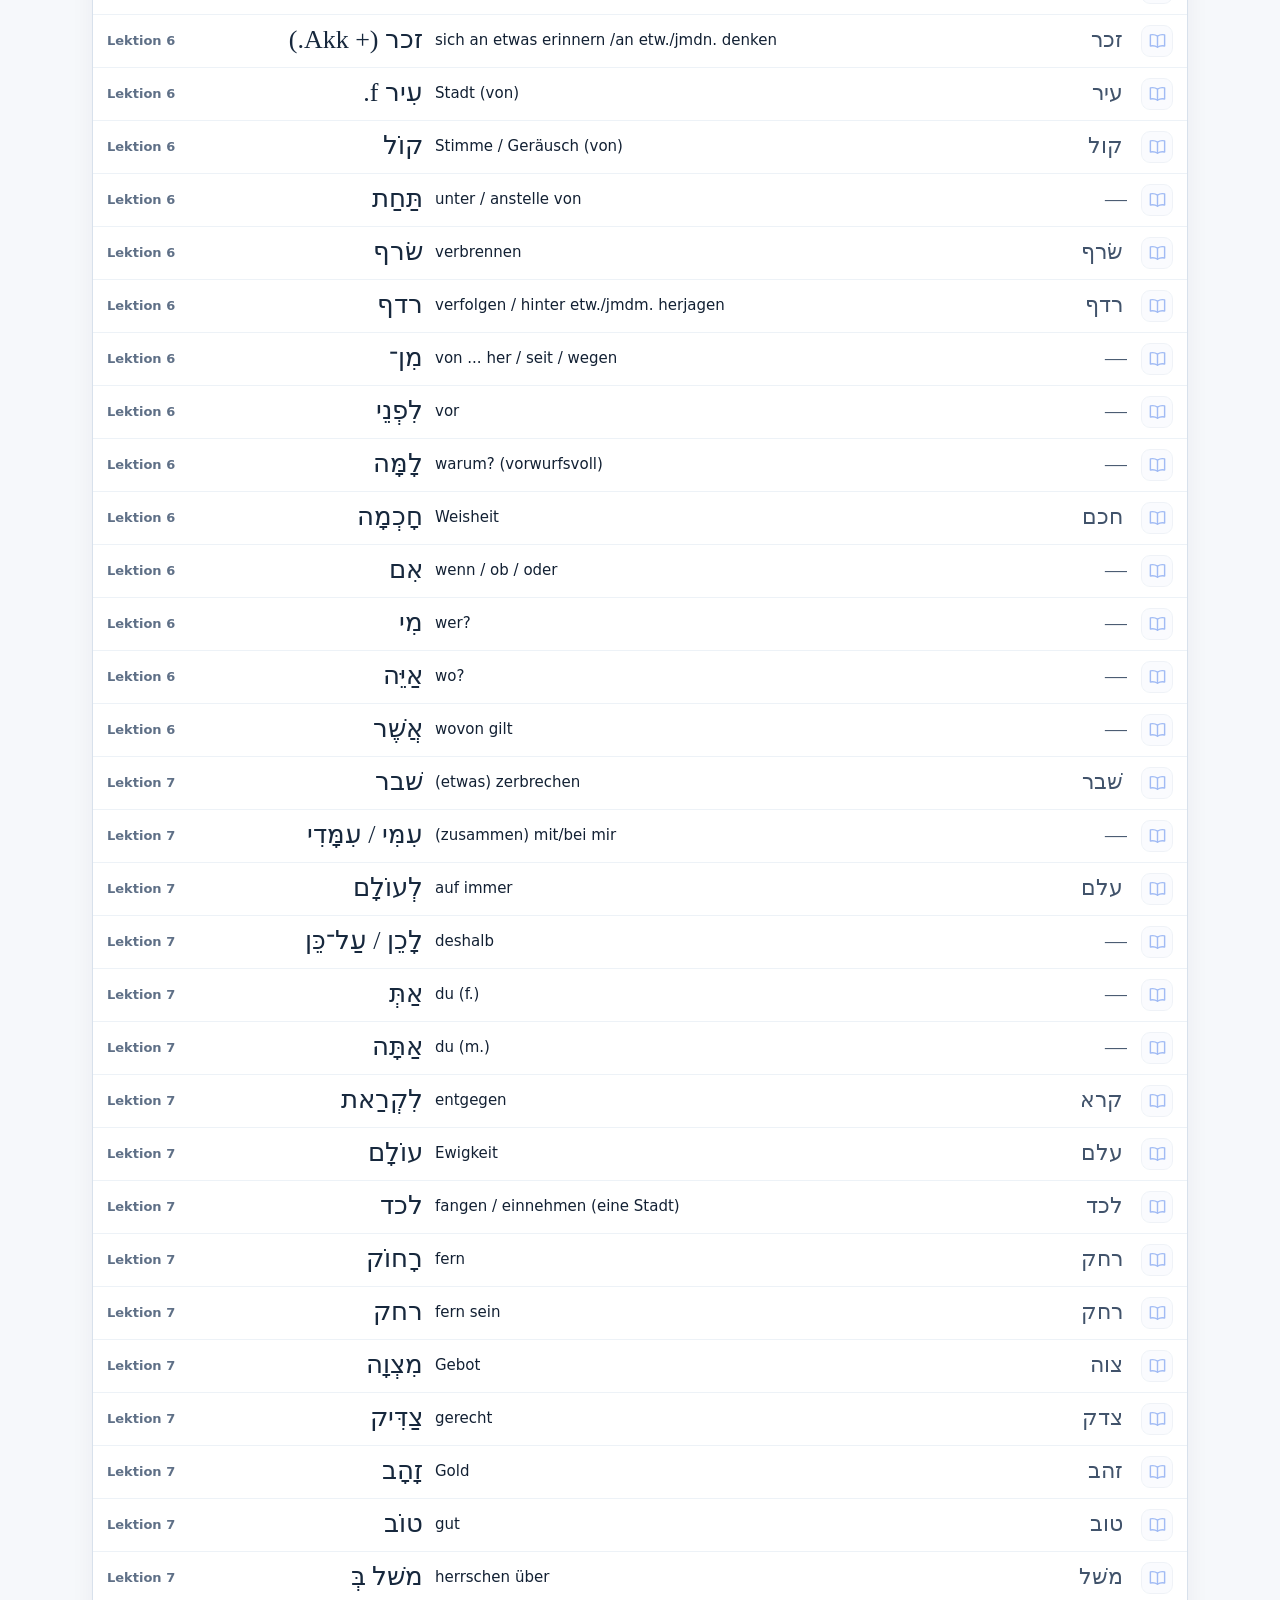
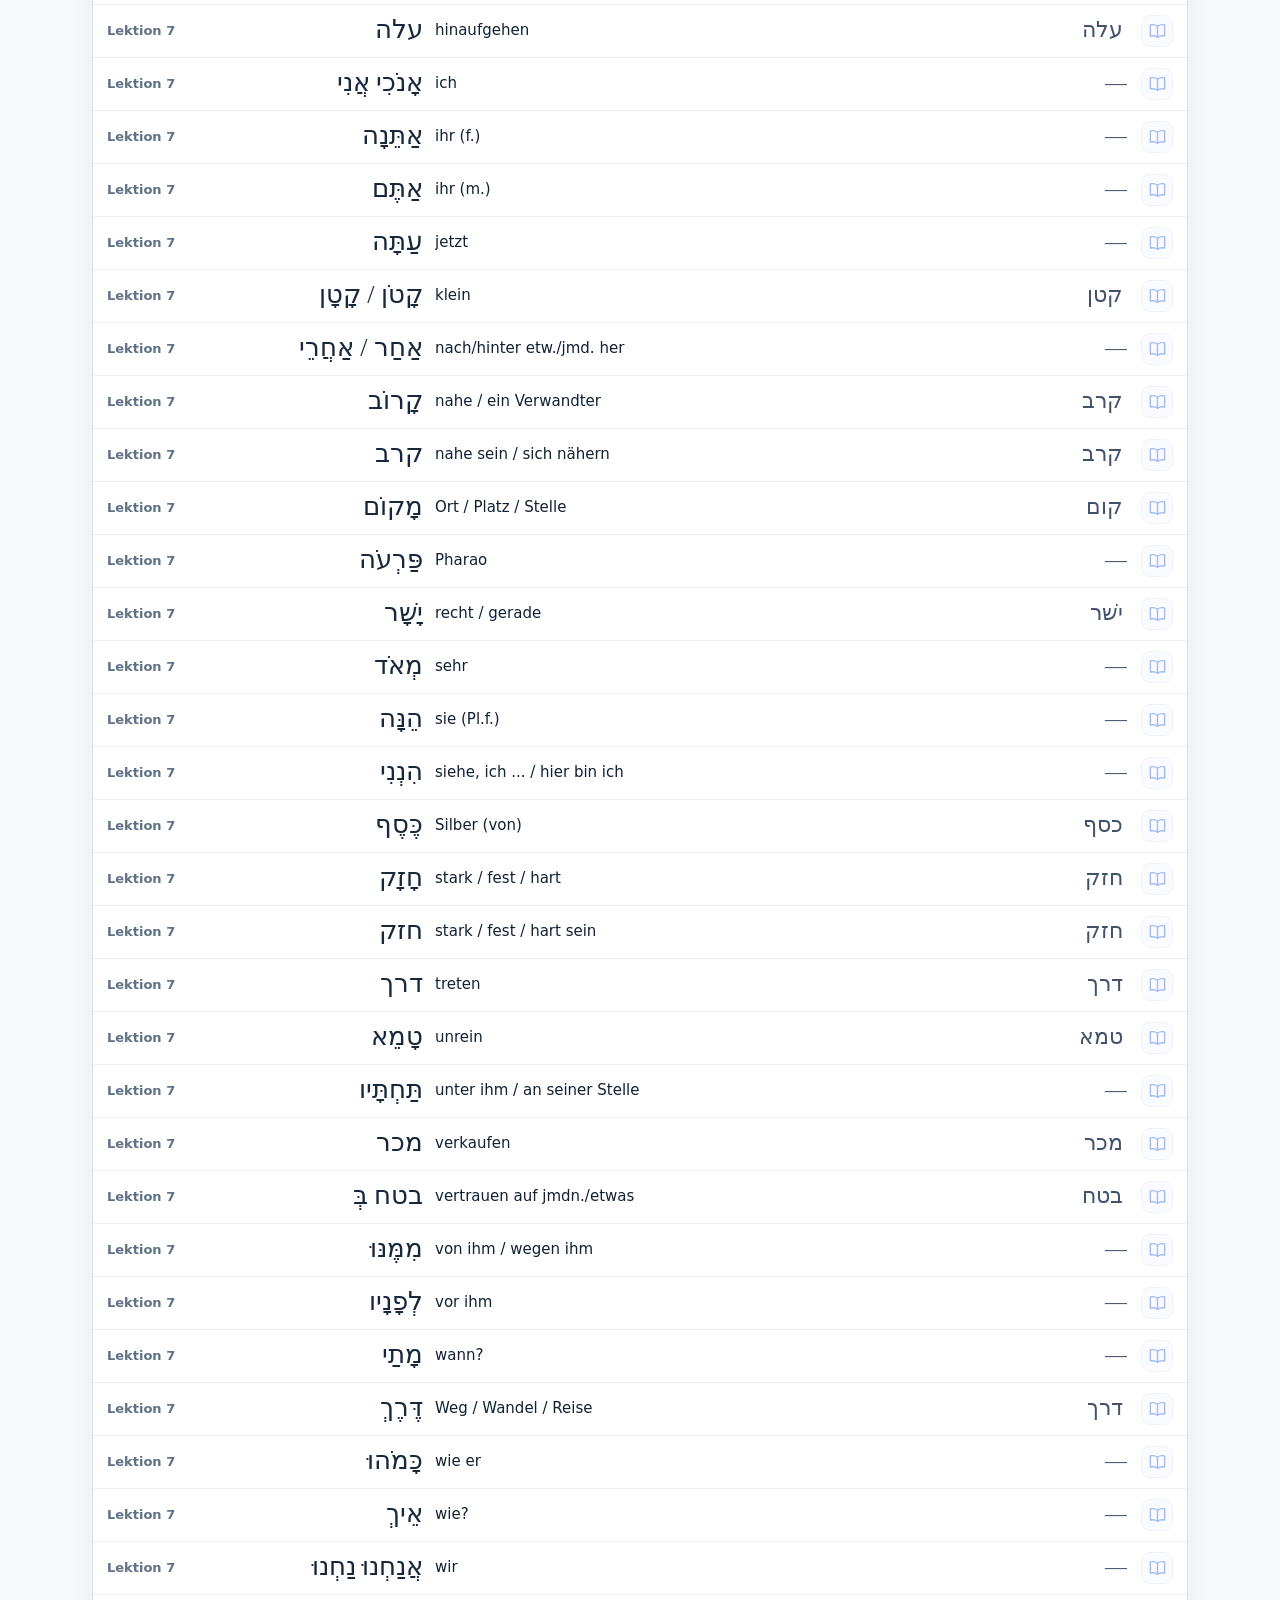
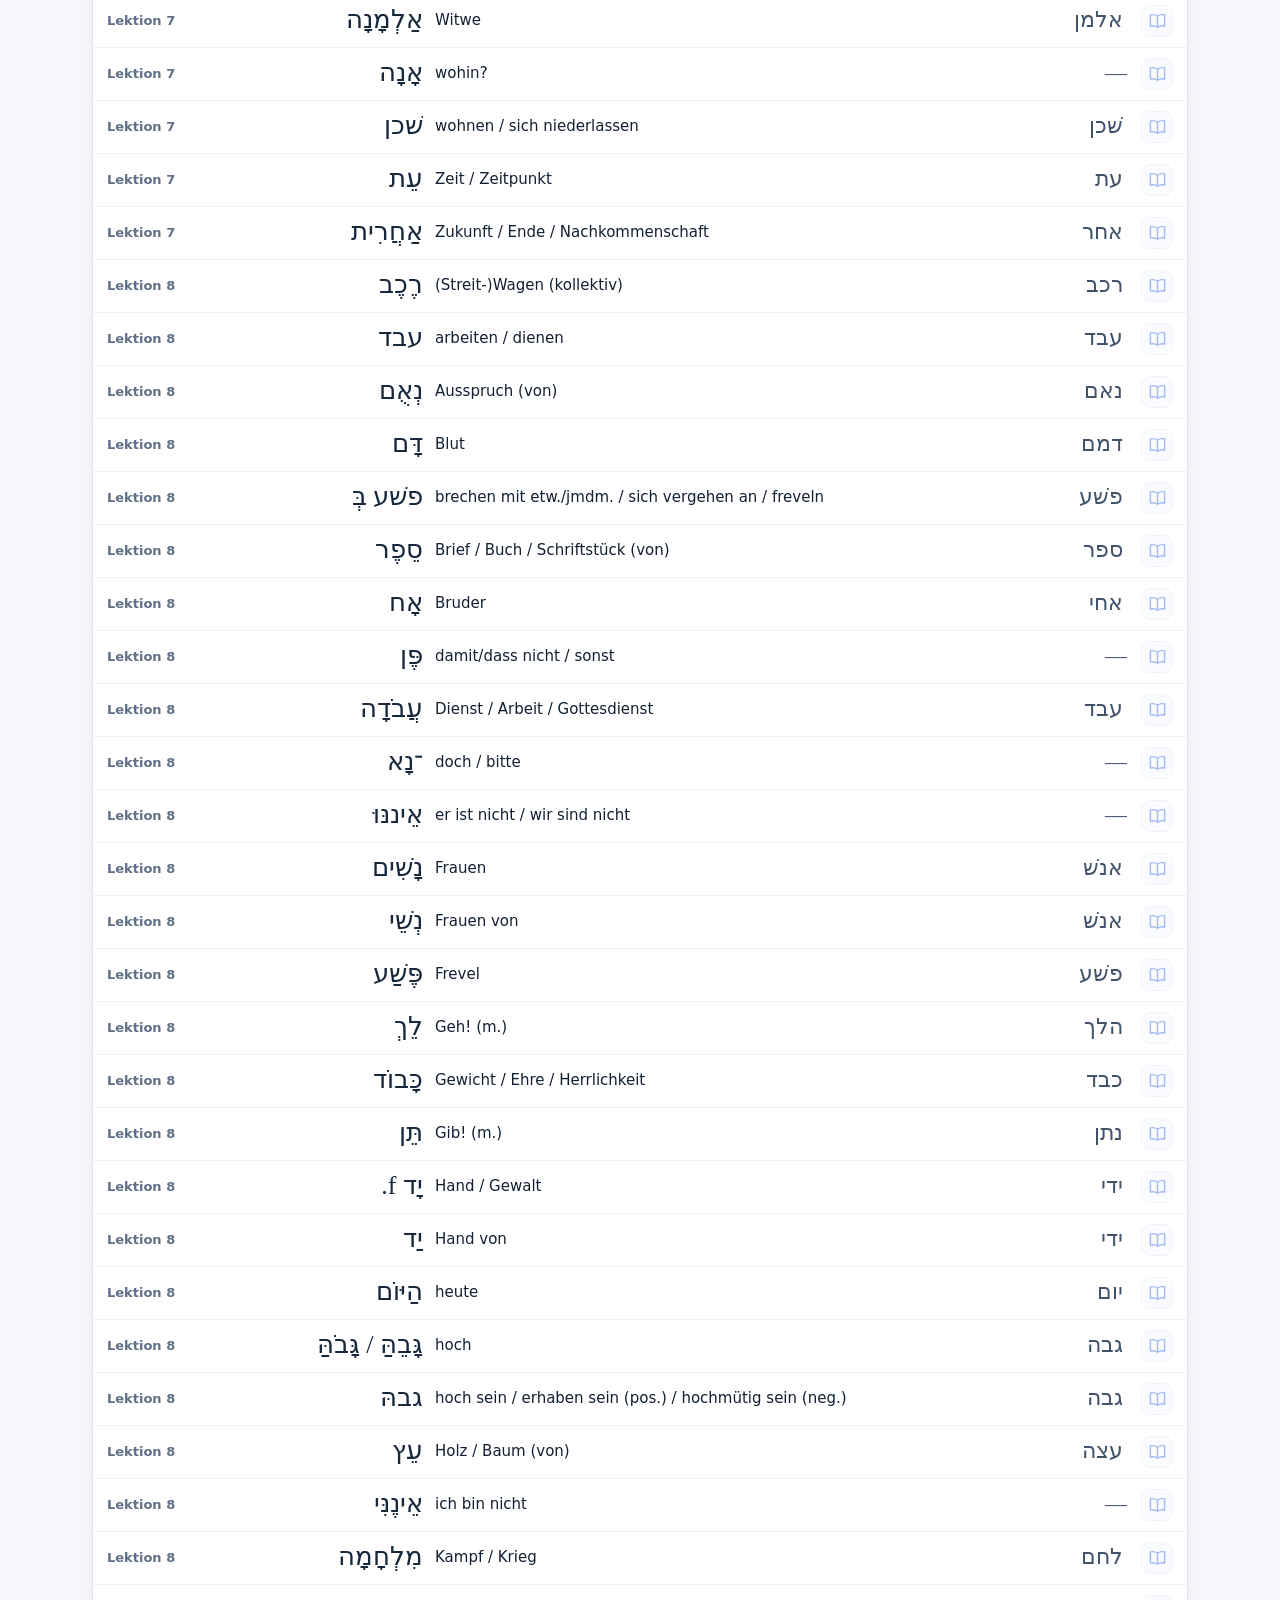
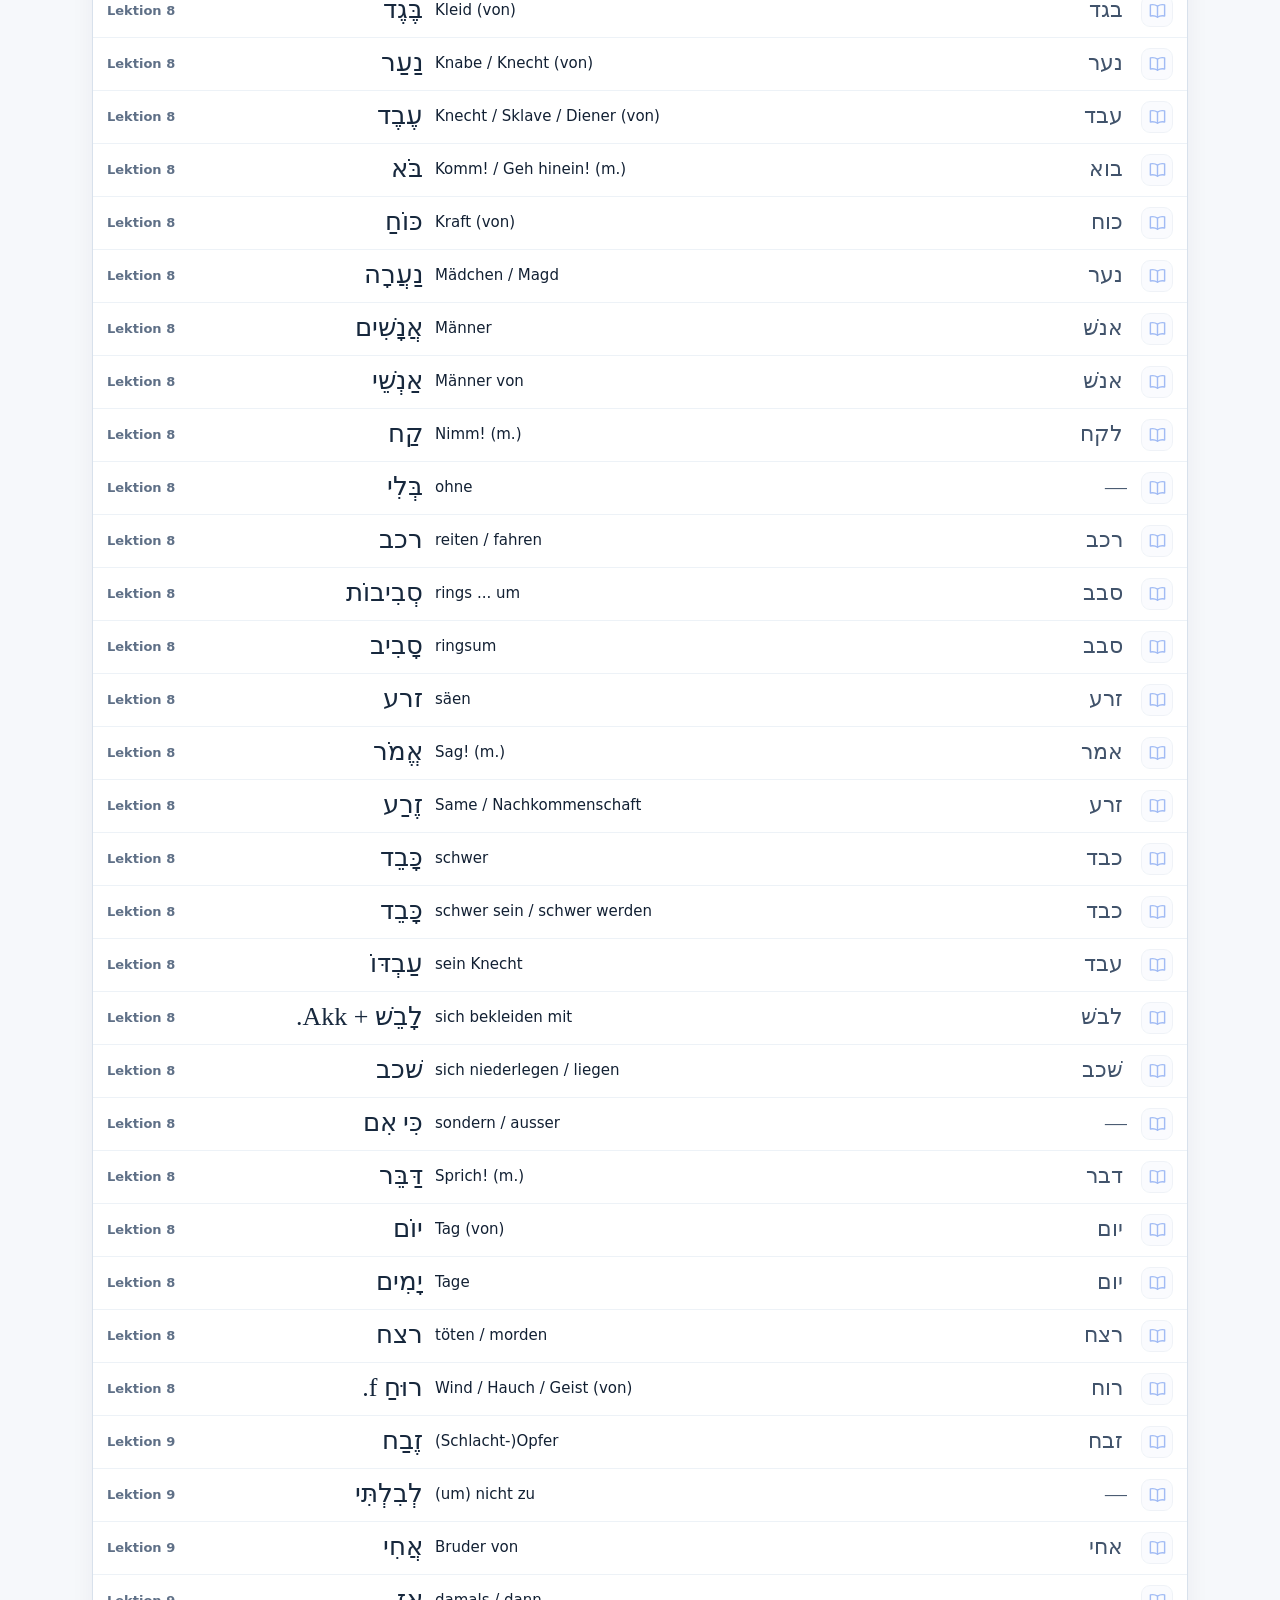
==== commit c5b6a12f: "fix: move example buttons right, use native tooltips and icon-only BibleServer links" ====
--- a/index.html
+++ b/index.html
@@ -195,8 +195,8 @@
               <section class="info-card">
                 <h3>Beispielsätze</h3>
                 <ul class="info-list">
-                  <li>Das Buchsymbol links neben jedem Eintrag zeigt beim Darüberfahren mit der Maus den Bibelvers als Vorschau.</li>
-                  <li>Ein Klick oder Fingertipp öffnet den Beispielsatz in einem Fenster mit Link zur Schlachter 2000 auf Bibelserver.</li>
+                  <li>Das Buchsymbol rechts neben jedem Eintrag zeigt beim Darüberfahren mit der Maus den Bibelvers im normalen Browser-Tooltip an.</li>
+                  <li>Ein Klick oder Fingertipp öffnet den Beispielsatz in einem Dialog. Über das Linksymbol rechts unten lässt sich der Vers in der Schlachter 2000 auf Bibelserver öffnen.</li>
                   <li>Das hervorgehobene Wort im Beispielsatz ist fett dargestellt.</li>
                 </ul>
               </section>
@@ -297,18 +297,20 @@
     <div id="resultsHost" class="plain">Lade …</div>
   </div>
 
-  <div class="example-tooltip" id="exampleTooltip" role="tooltip" hidden>
-    <span class="example-tooltip-reference" id="exampleTooltipReference"></span>
-    <span class="example-tooltip-text" id="exampleTooltipText"></span>
-  </div>
-
   <div class="example-overlay" id="exampleOverlay" role="dialog" aria-modal="true" aria-labelledby="exampleDialogTitle" hidden>
     <div class="example-dialog" role="document">
       <button class="example-close-btn" id="exampleCloseButton" type="button" aria-label="Beispielsatz schließen">×</button>
       <h2 class="example-dialog-title" id="exampleDialogTitle">Beispielsatz</h2>
       <p class="example-reference" id="exampleReference"></p>
       <p class="example-verse" id="exampleVerse"></p>
-      <a class="example-bible-link" id="exampleBibleLink" href="https://www.bibleserver.com/bible/SLT" target="_blank" rel="noopener noreferrer">Vers auf Bibelserver öffnen (SLT 2000)</a>
+      <div class="example-actions">
+        <a class="example-bible-link" id="exampleBibleLink" href="https://www.bibleserver.com/bible/SLT" target="_blank" rel="noopener noreferrer" aria-label="Vers auf Bibelserver öffnen (SLT 2000)" title="Vers auf Bibelserver öffnen (SLT 2000)">
+          <svg viewBox="0 0 24 24" fill="none" stroke="currentColor" stroke-width="1.9" stroke-linecap="round" stroke-linejoin="round" aria-hidden="true" focusable="false">
+            <path d="M10 13a5 5 0 0 0 7.07 0l3-3a5 5 0 0 0-7.07-7.07l-1.72 1.72" />
+            <path d="M14 11a5 5 0 0 0-7.07 0l-3 3a5 5 0 0 0 7.07 7.07l1.72-1.72" />
+          </svg>
+        </a>
+      </div>
     </div>
   </div>
 </body>
--- a/style.css
+++ b/style.css
@@ -1358,9 +1358,9 @@
 }
 
 
-/* Example verses: leftmost button, hover tooltip, click/tap modal. */
+/* Example verses: rightmost button, native browser tooltip, click/tap modal. */
 .row {
-  grid-template-columns: 34px 84px minmax(150px, 220px) minmax(0, 1fr) minmax(96px, 150px);
+  grid-template-columns: 84px minmax(150px, 220px) minmax(0, 1fr) minmax(96px, 150px) 34px;
 }
 
 .example-trigger {
@@ -1376,6 +1376,7 @@
   color: var(--accent);
   cursor: pointer;
   -webkit-tap-highlight-color: rgba(24, 88, 230, 0.12);
+  justify-self: end;
 }
 
 .example-trigger svg {
@@ -1399,39 +1400,10 @@
   cursor: not-allowed;
 }
 
-.example-tooltip {
-  position: fixed;
-  z-index: 60;
-  width: max-content;
-  max-width: min(370px, calc(100vw - 16px));
-  padding: 12px 14px;
-  border: 1px solid #c7d7ee;
-  border-radius: 12px;
-  background: #ffffff;
-  box-shadow: 0 14px 32px rgba(16, 31, 50, 0.2);
-  color: var(--text);
-  font-size: 14px;
-  line-height: 1.5;
-  pointer-events: none;
-  overflow-wrap: anywhere;
-}
-
-.example-tooltip[hidden],
+/* The hover preview is the browser's native tooltip from the button's title. */
 .example-overlay[hidden],
 .example-bible-link[hidden] {
   display: none;
-}
-
-.example-tooltip-reference,
-.example-tooltip-text {
-  display: block;
-}
-
-.example-tooltip-reference {
-  margin-bottom: 6px;
-  font-size: 12px;
-  font-weight: 700;
-  color: var(--muted);
 }
 
 .example-overlay {
@@ -1502,17 +1474,26 @@
   overflow-wrap: anywhere;
 }
 
+.example-actions {
+  display: flex;
+  justify-content: flex-end;
+}
+
 .example-bible-link {
-  display: inline-flex;
-  align-items: center;
-  padding: 10px 14px;
-  min-height: 42px;
+  display: inline-grid;
+  place-items: center;
+  width: 42px;
+  height: 42px;
+  padding: 0;
   border-radius: 10px;
   background: var(--accent);
   color: white;
-  font-size: 14px;
-  font-weight: 600;
   text-decoration: none;
+}
+
+.example-bible-link svg {
+  width: 21px;
+  height: 21px;
 }
 
 .example-bible-link:hover,
@@ -1523,14 +1504,14 @@
 
 @media (max-width: 760px) {
   .row {
-    grid-template-columns: 32px 70px 104px minmax(0, 1fr) 84px;
+    grid-template-columns: 70px 104px minmax(0, 1fr) 84px 32px;
     gap: 8px;
   }
 }
 
 @media (max-width: 560px) {
   .row {
-    grid-template-columns: 28px 48px 70px minmax(0, 1fr) 54px;
+    grid-template-columns: 48px 70px minmax(0, 1fr) 54px 28px;
     gap: 5px;
     padding: 9px 8px;
   }
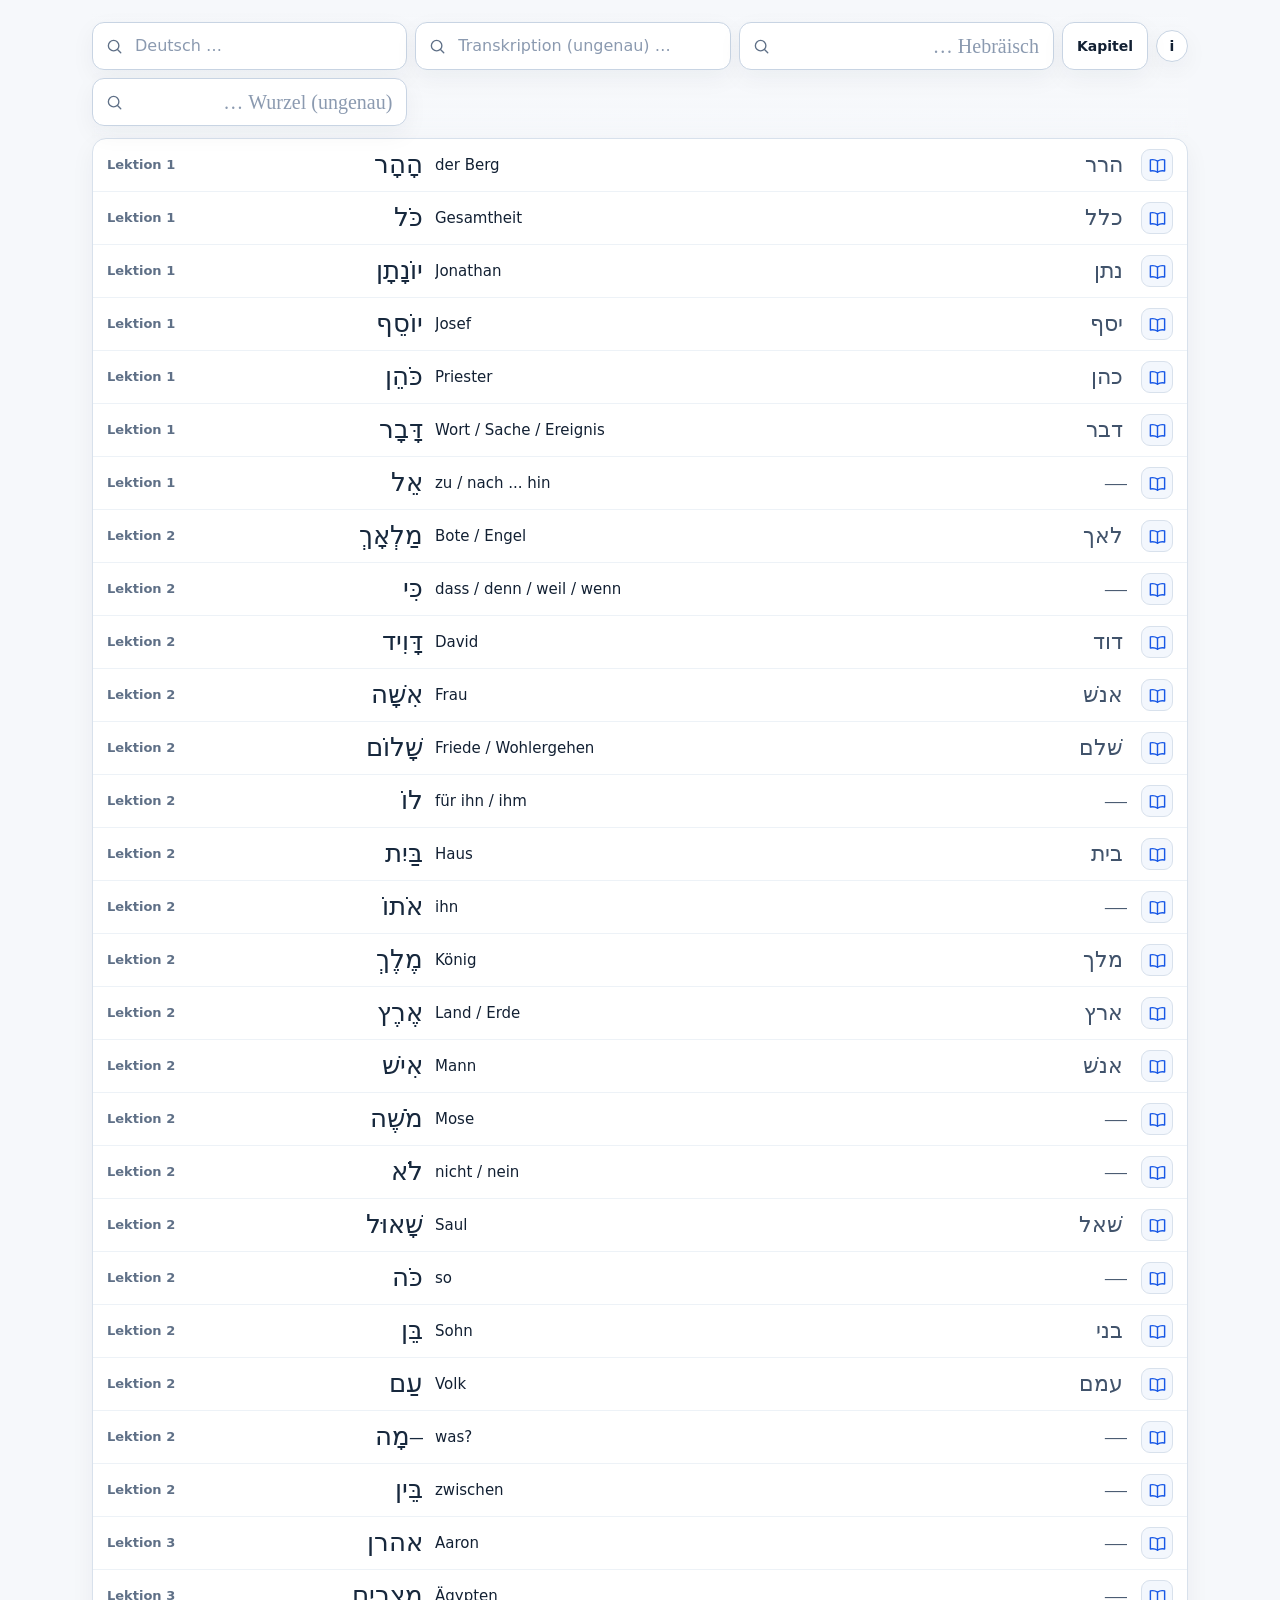
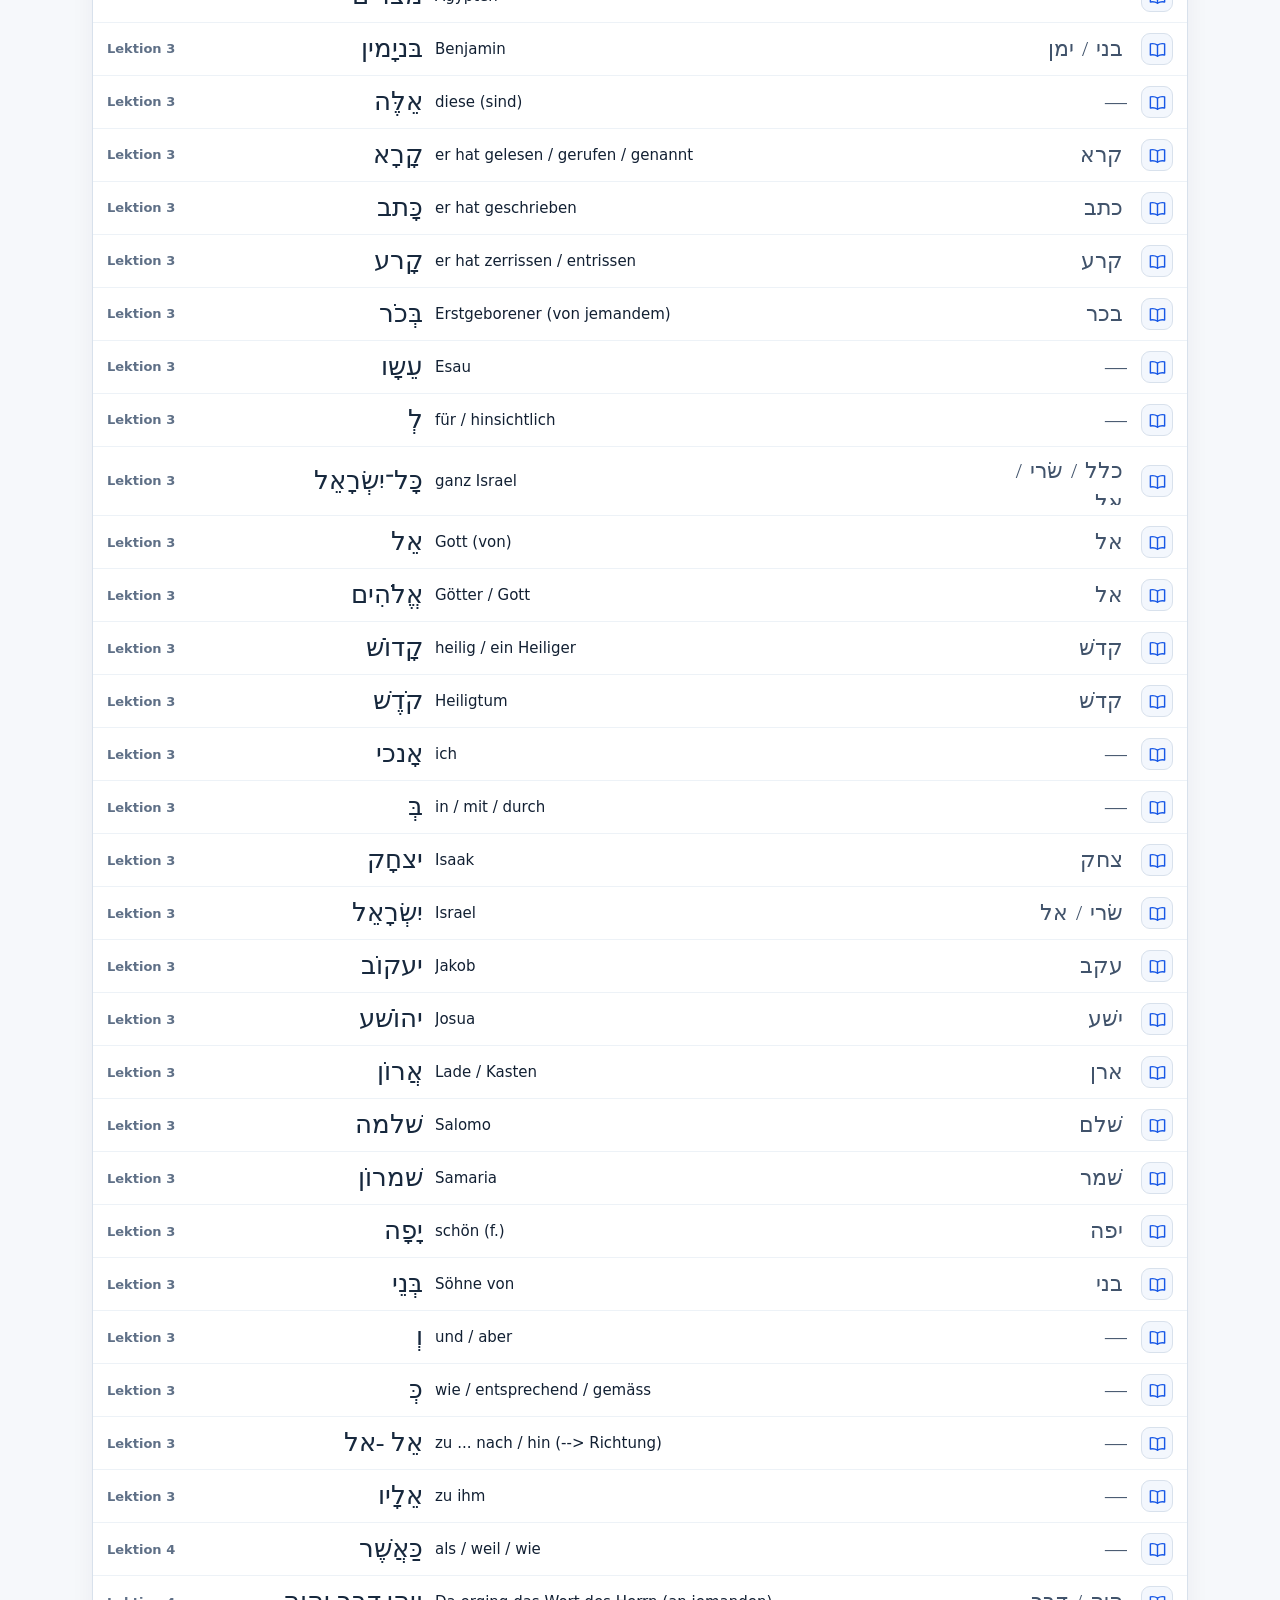
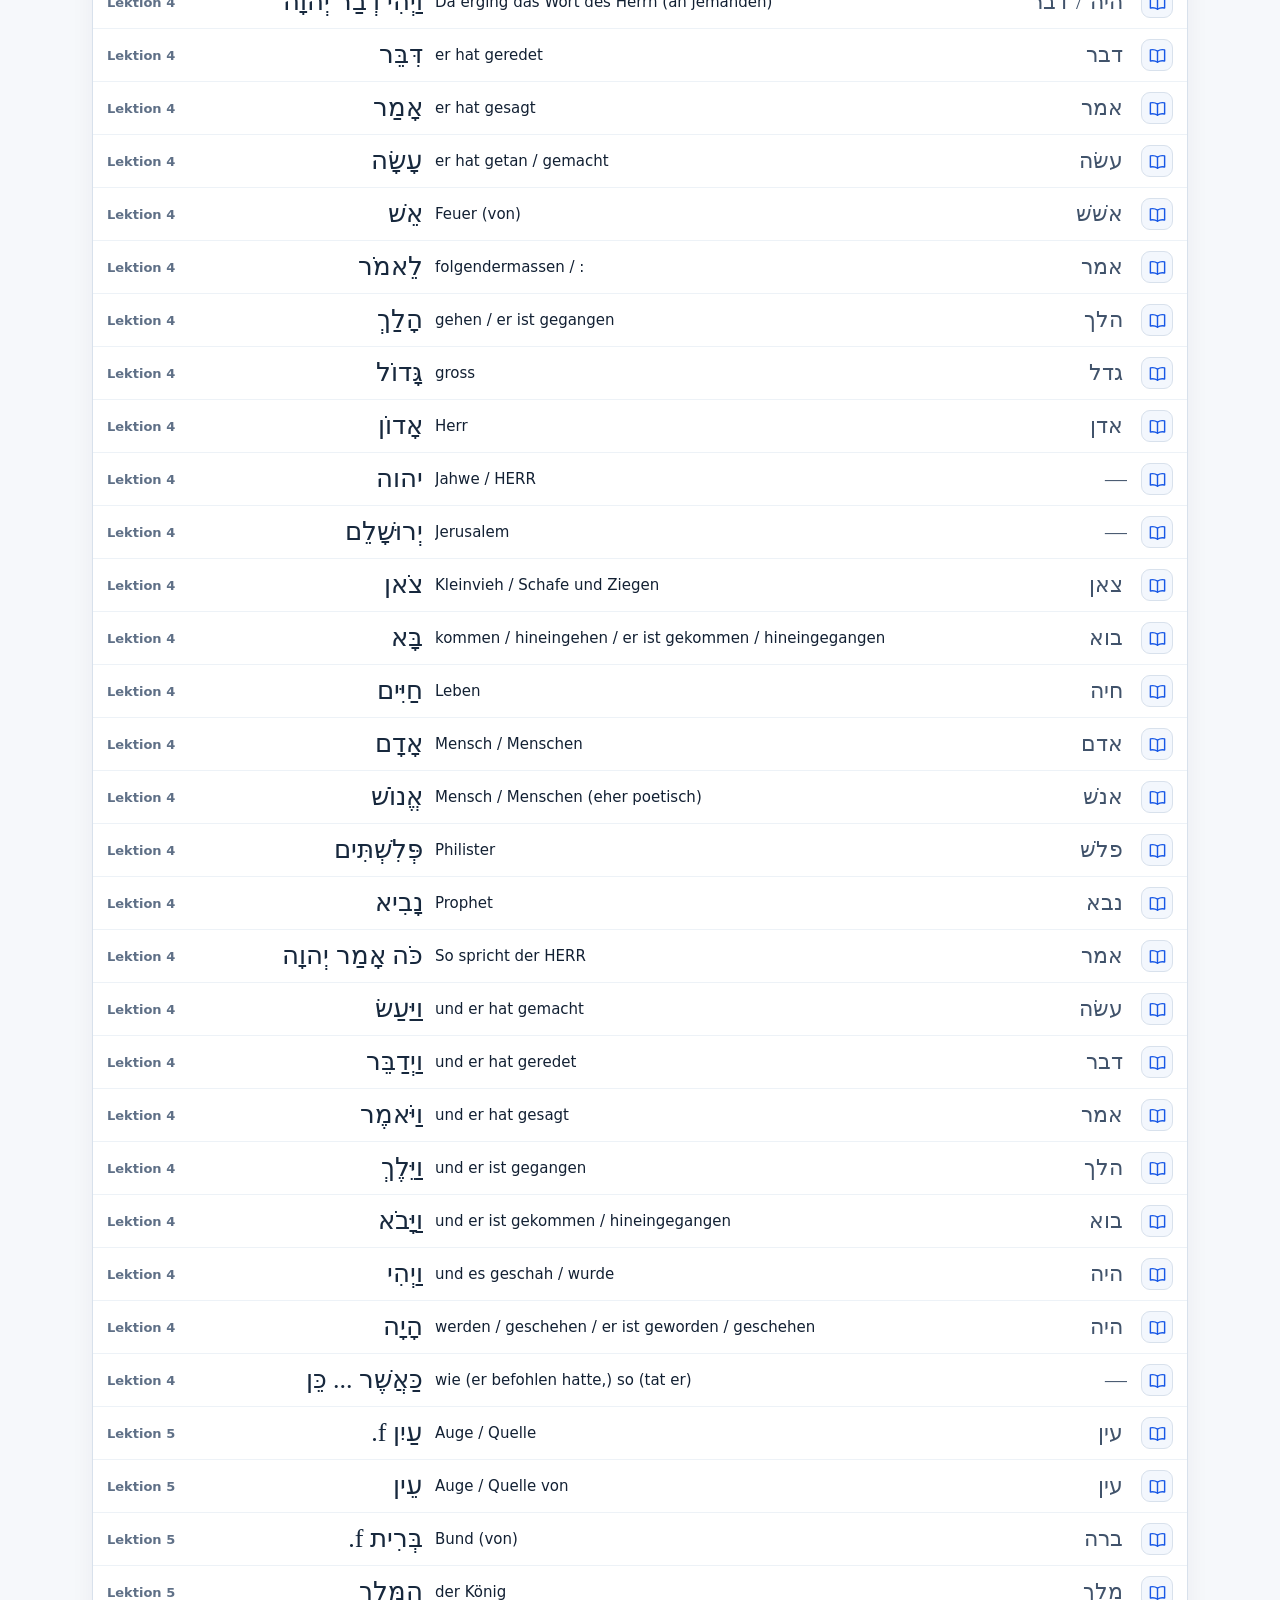
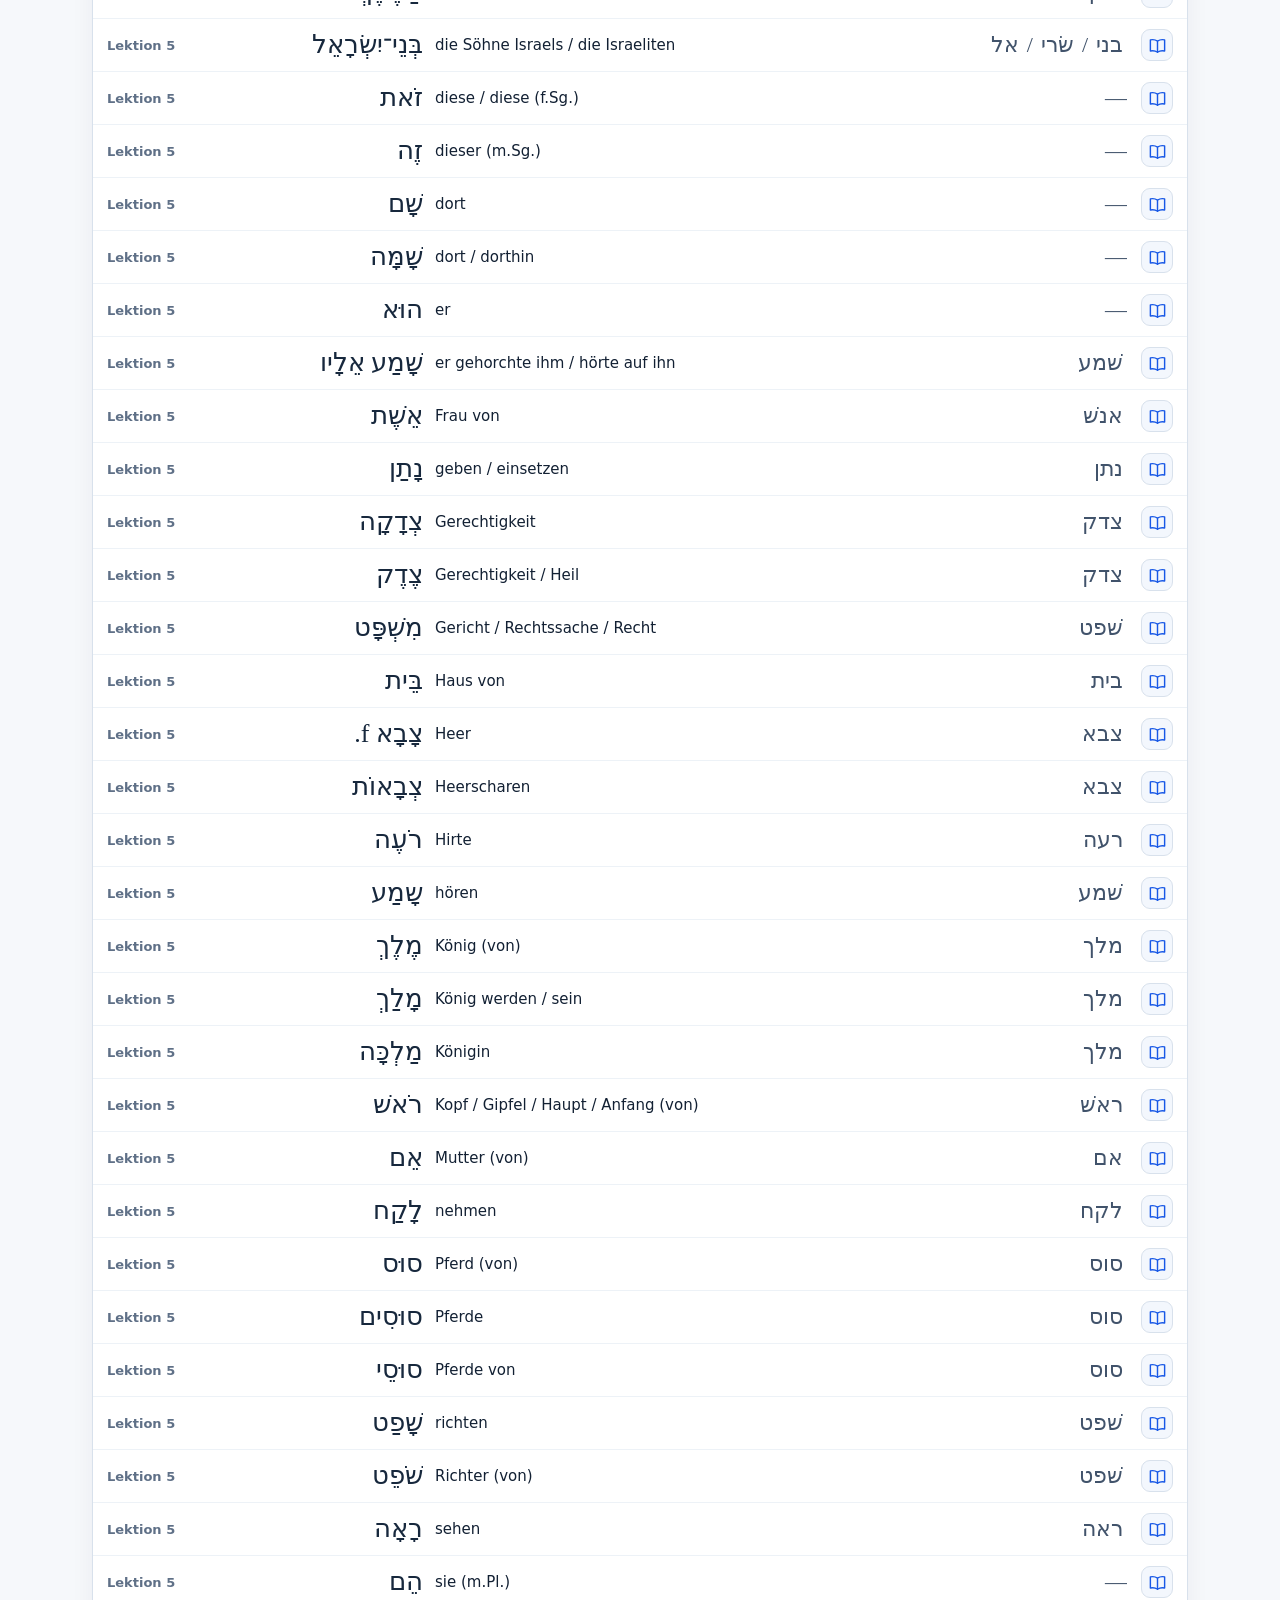
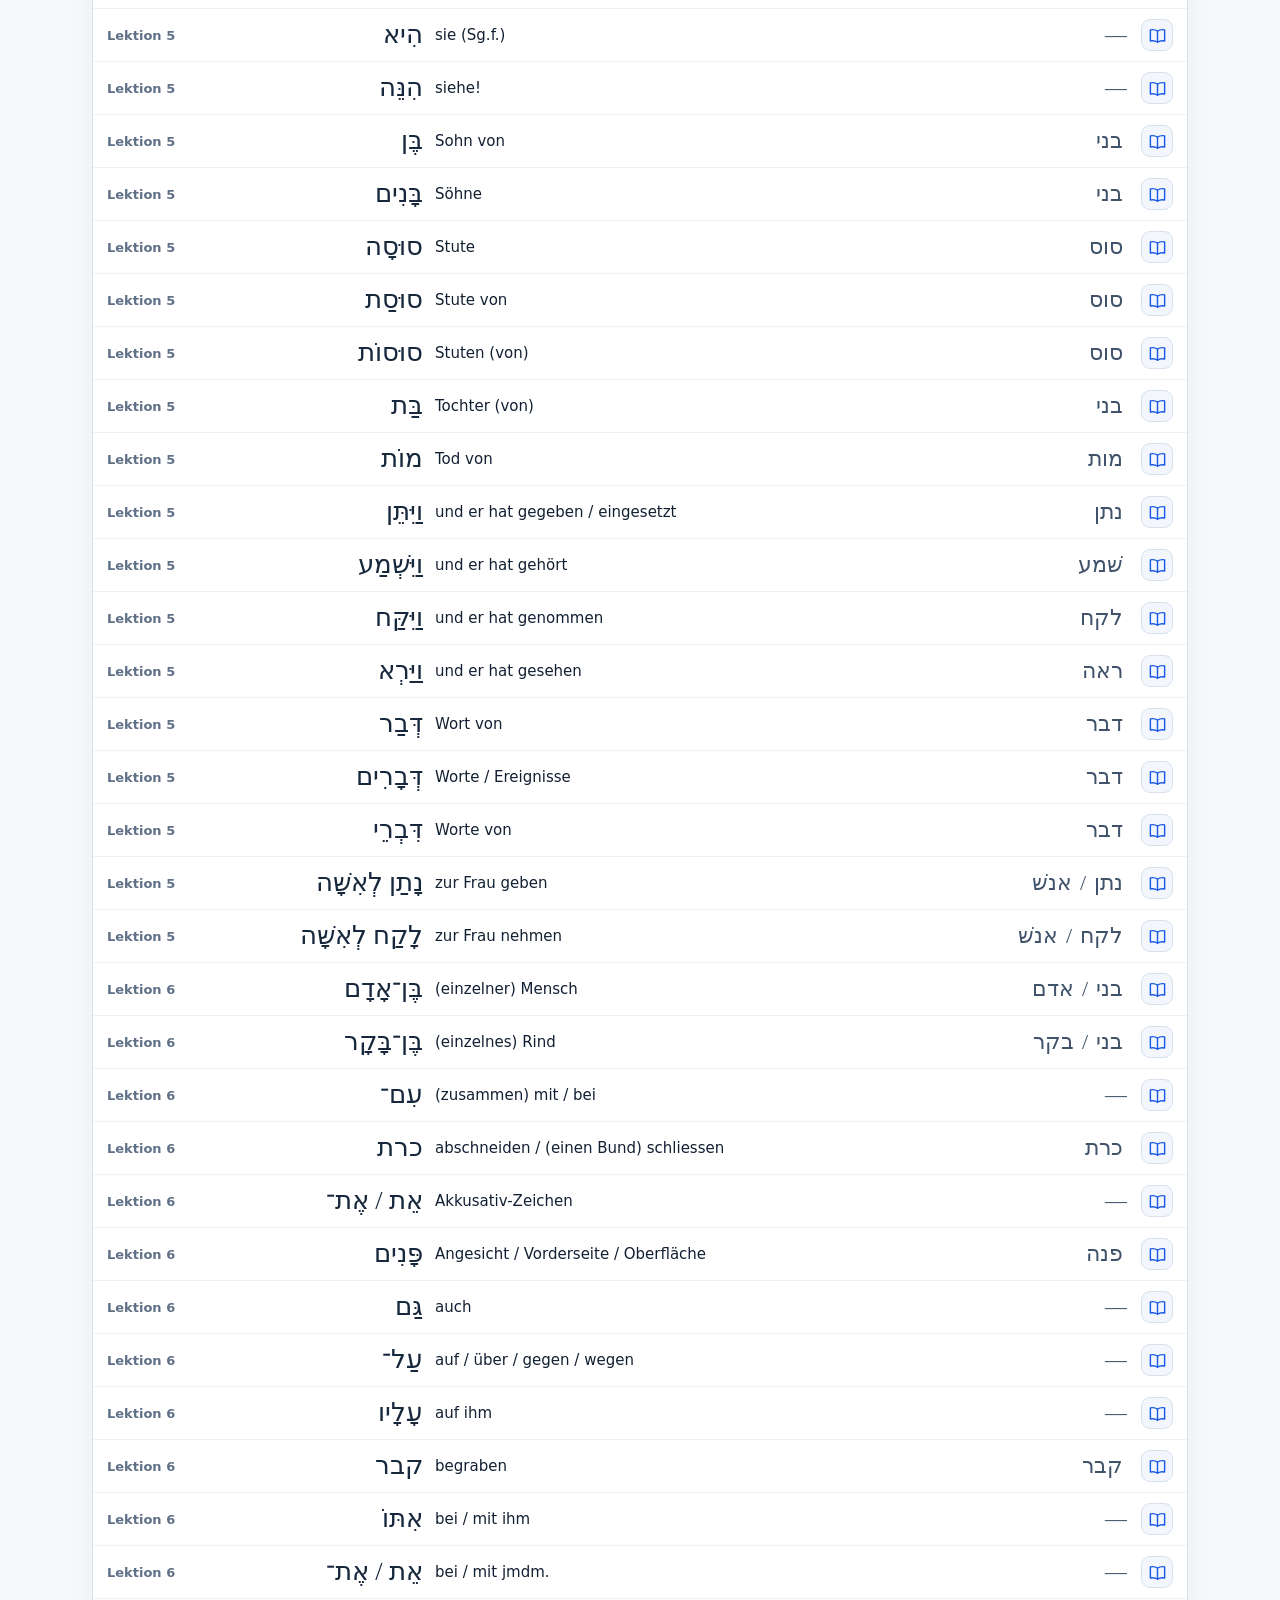
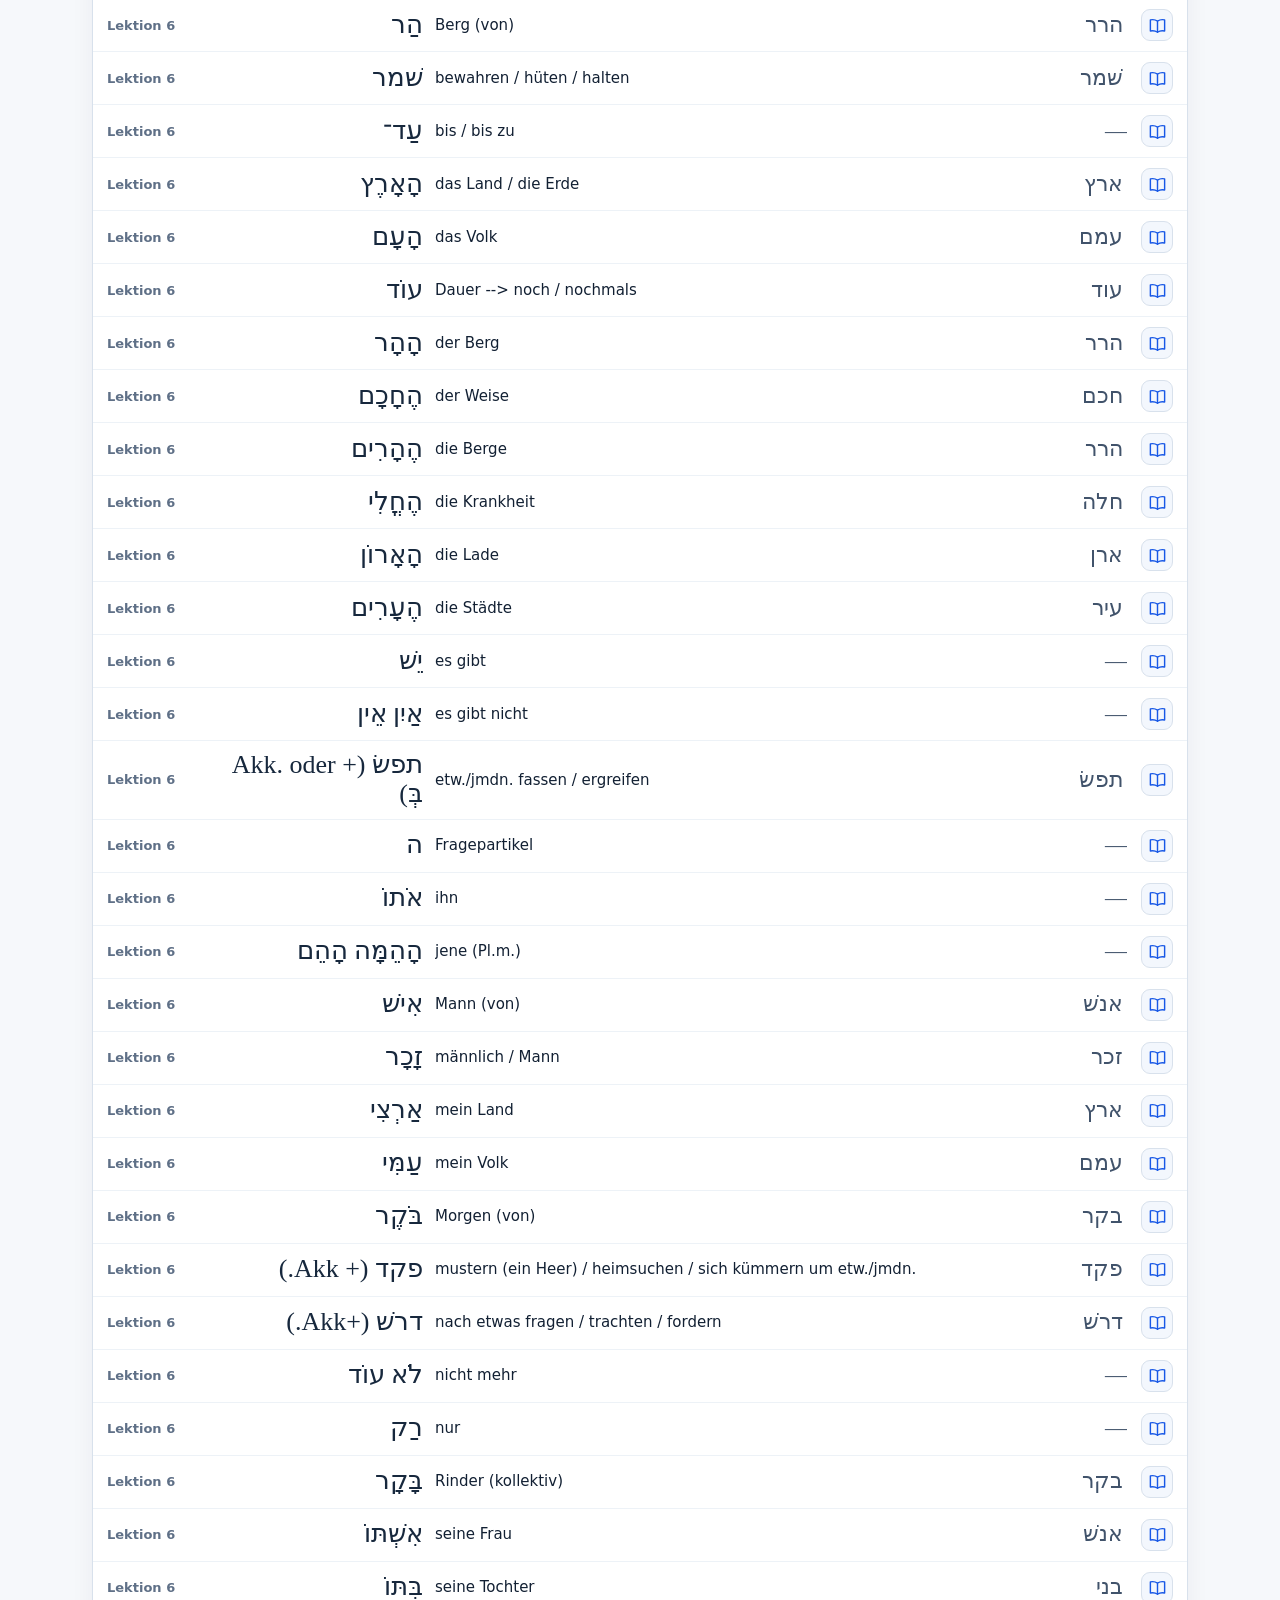
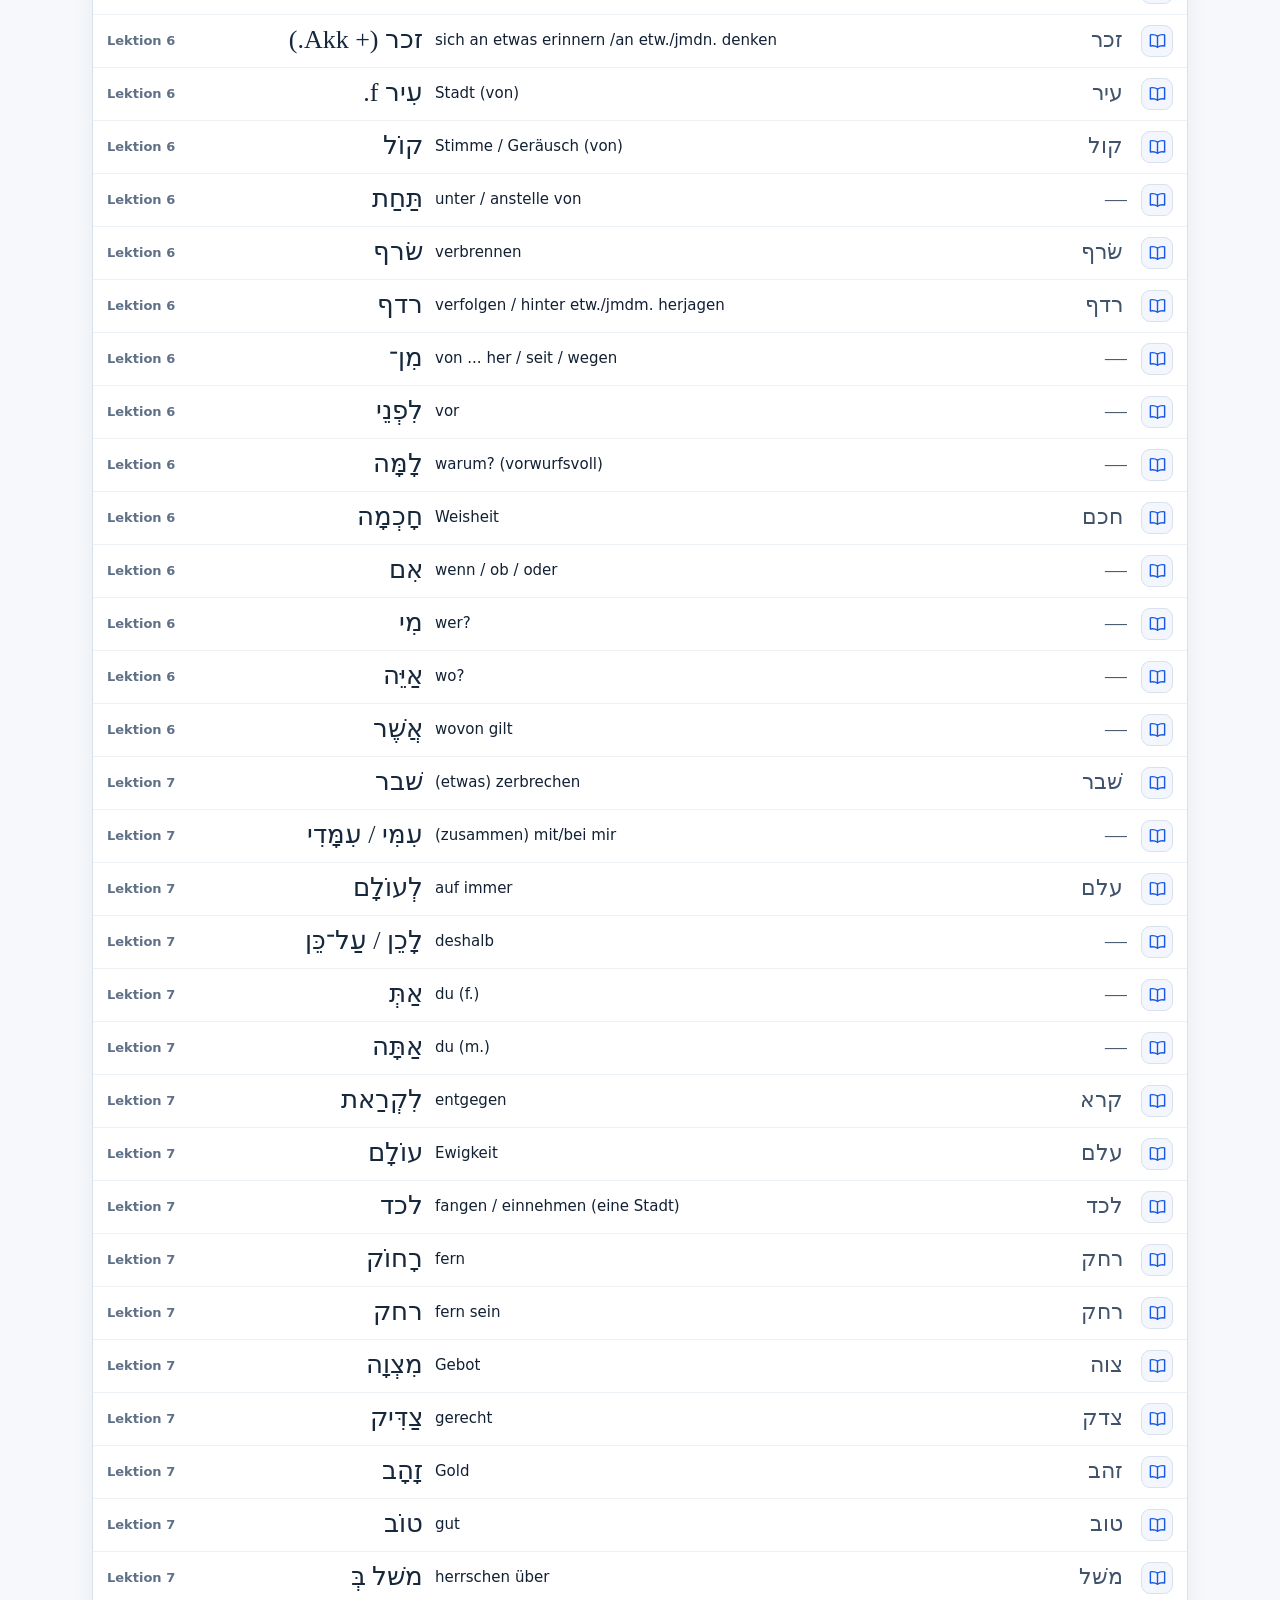
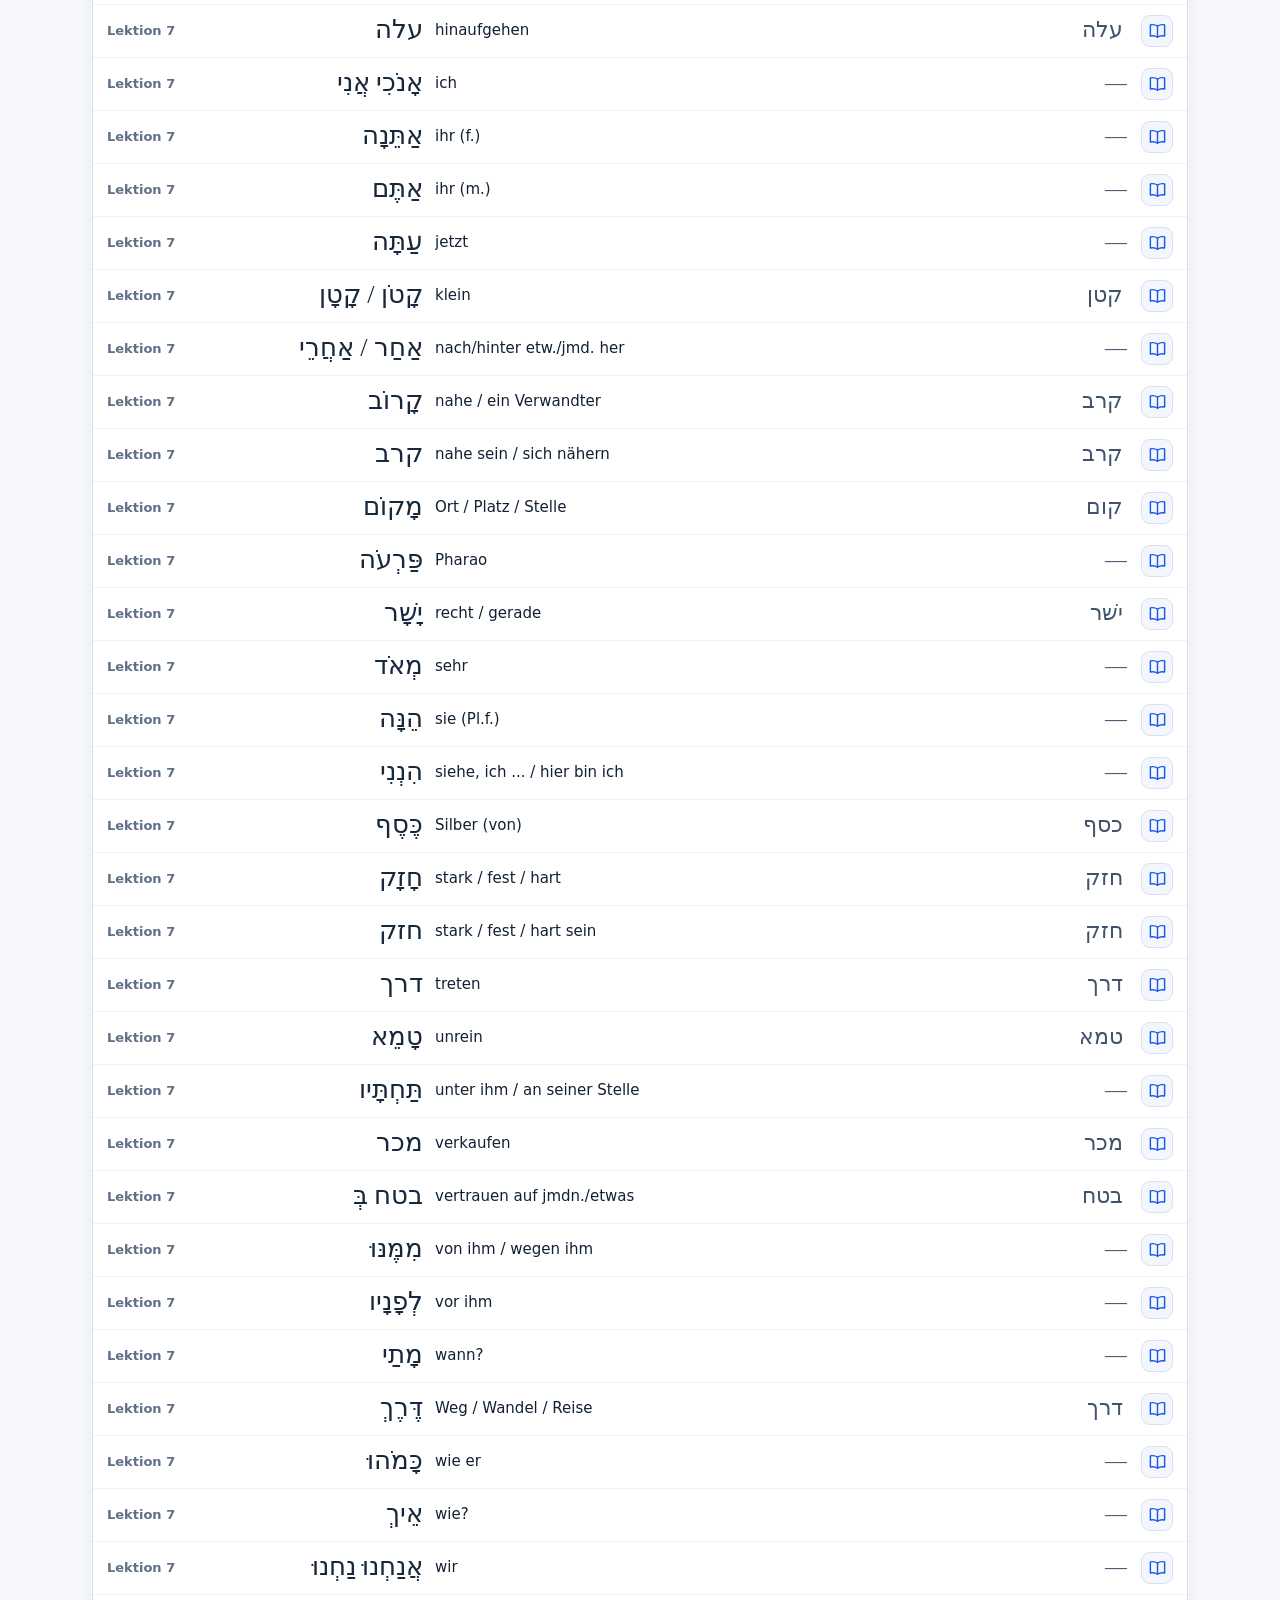
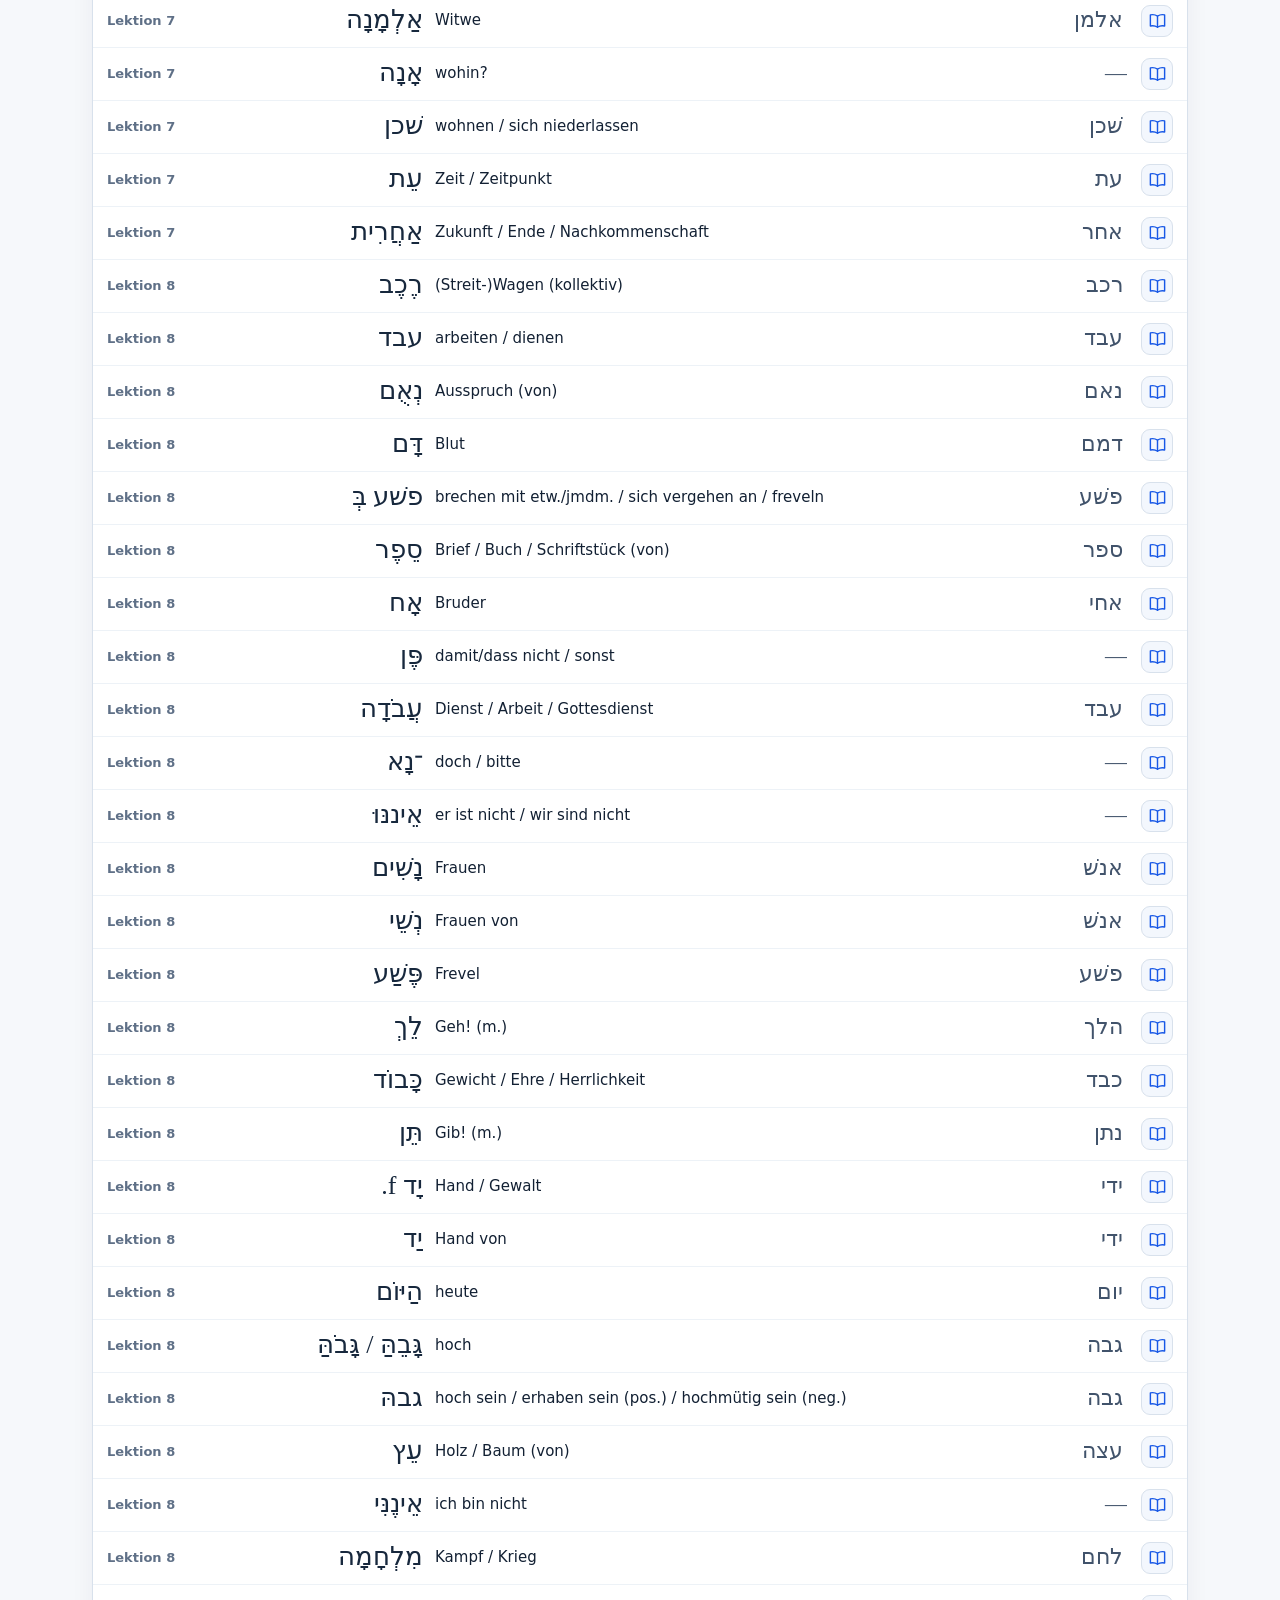
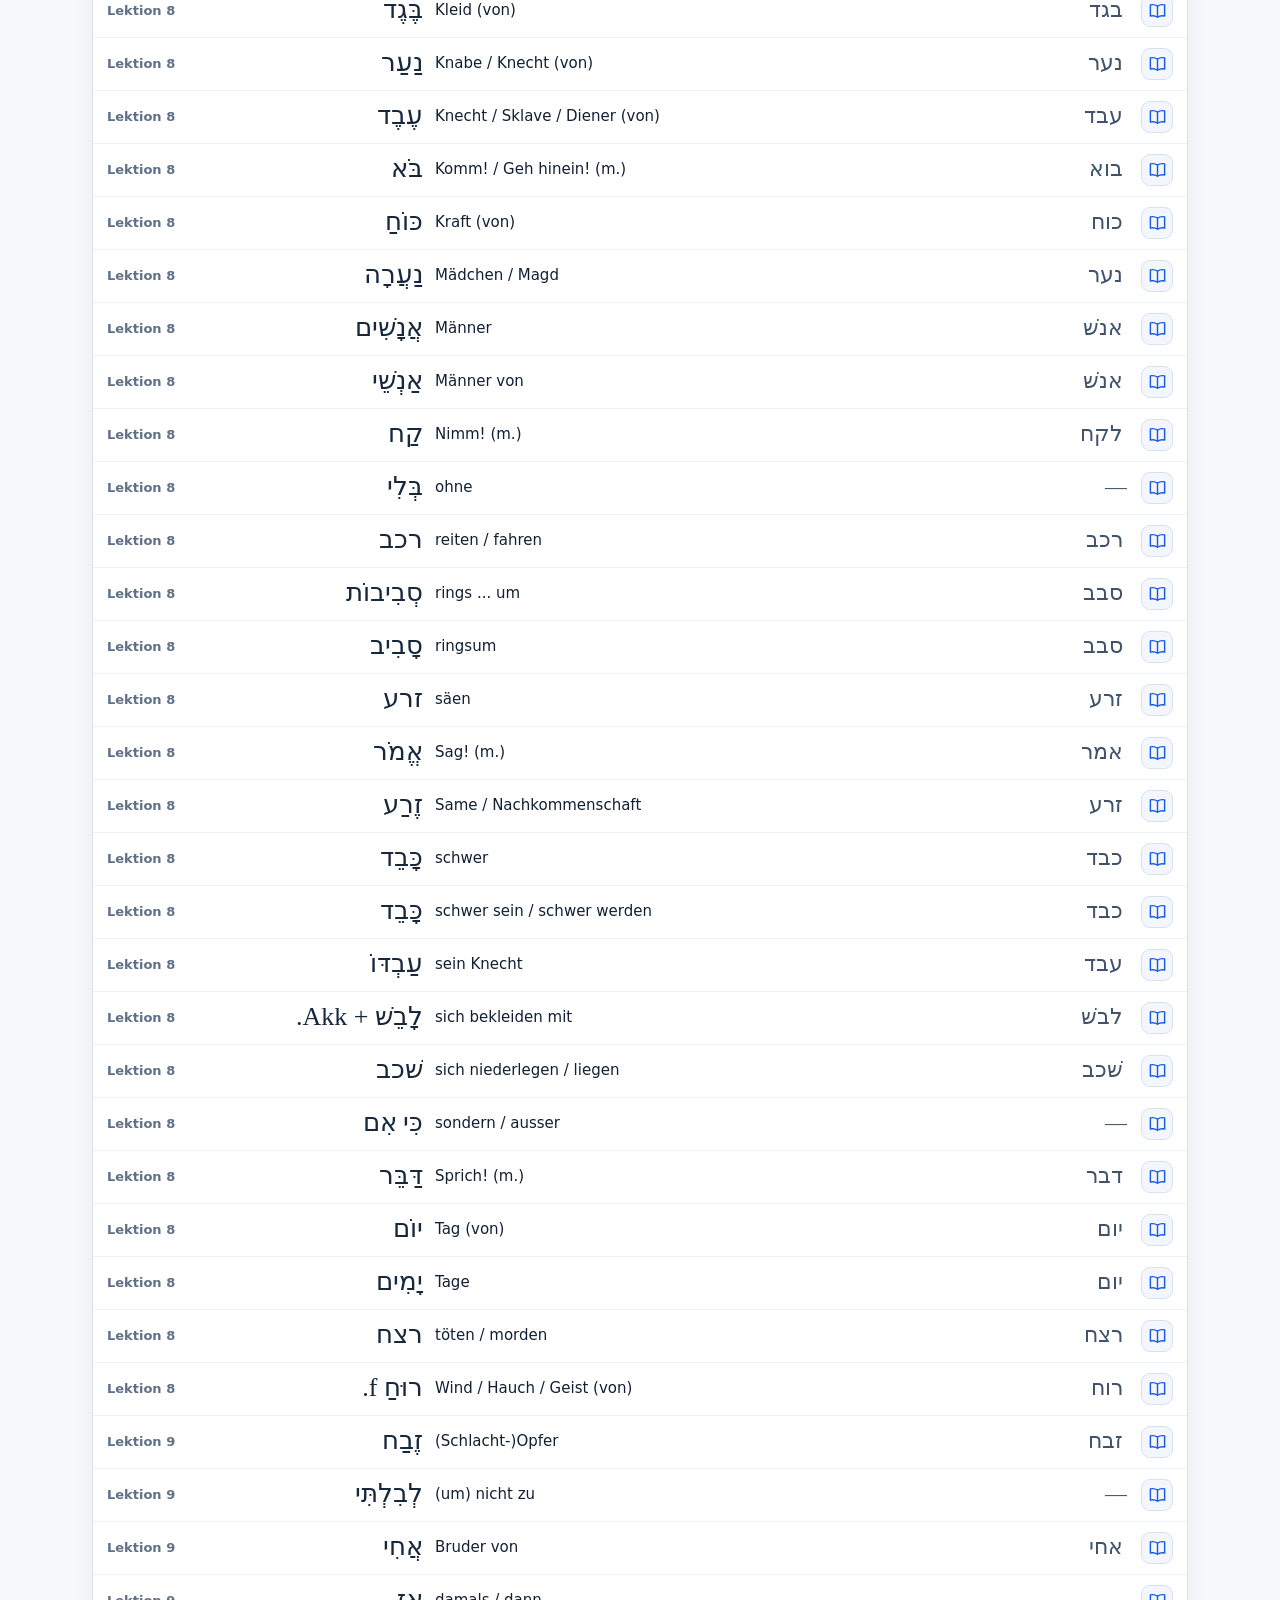
==== commit 64c6f75e: "feat: add RTL Hebrew example verses, remove tooltips and update BibleServer icon" ====
--- a/index.html
+++ b/index.html
@@ -195,9 +195,9 @@
               <section class="info-card">
                 <h3>Beispielsätze</h3>
                 <ul class="info-list">
-                  <li>Das Buchsymbol rechts neben jedem Eintrag zeigt beim Darüberfahren mit der Maus den Bibelvers im normalen Browser-Tooltip an.</li>
-                  <li>Ein Klick oder Fingertipp öffnet den Beispielsatz in einem Dialog. Über das Linksymbol rechts unten lässt sich der Vers in der Schlachter 2000 auf Bibelserver öffnen.</li>
-                  <li>Das hervorgehobene Wort im Beispielsatz ist fett dargestellt.</li>
+                  <li>Das Buchsymbol rechts neben jedem Eintrag öffnet beim Anklicken den zugehörigen Beispielsatz.</li>
+                  <li>Im Dialog steht der hebräische Vers unter dem deutschen. Über das Symbol rechts unten lässt sich die Bibelstelle in der Schlachter 2000 auf Bibelserver öffnen.</li>
+                  <li>Die im Vokabular markierten Wörter sind in beiden Sprachen fett dargestellt.</li>
                 </ul>
               </section>
 
@@ -302,12 +302,13 @@
       <button class="example-close-btn" id="exampleCloseButton" type="button" aria-label="Beispielsatz schließen">×</button>
       <h2 class="example-dialog-title" id="exampleDialogTitle">Beispielsatz</h2>
       <p class="example-reference" id="exampleReference"></p>
-      <p class="example-verse" id="exampleVerse"></p>
+      <p class="example-verse" id="exampleVerse" lang="de" dir="ltr"></p>
+      <p class="example-verse-hebrew" id="exampleHebrewVerse" lang="he" dir="rtl" hidden></p>
       <div class="example-actions">
-        <a class="example-bible-link" id="exampleBibleLink" href="https://www.bibleserver.com/bible/SLT" target="_blank" rel="noopener noreferrer" aria-label="Vers auf Bibelserver öffnen (SLT 2000)" title="Vers auf Bibelserver öffnen (SLT 2000)">
-          <svg viewBox="0 0 24 24" fill="none" stroke="currentColor" stroke-width="1.9" stroke-linecap="round" stroke-linejoin="round" aria-hidden="true" focusable="false">
-            <path d="M10 13a5 5 0 0 0 7.07 0l3-3a5 5 0 0 0-7.07-7.07l-1.72 1.72" />
-            <path d="M14 11a5 5 0 0 0-7.07 0l-3 3a5 5 0 0 0 7.07 7.07l1.72-1.72" />
+        <a class="example-bible-link" id="exampleBibleLink" href="https://www.bibleserver.com/bible/SLT" target="_blank" rel="noopener noreferrer" aria-label="Vers auf Bibelserver öffnen (SLT 2000)">
+          <svg viewBox="0 0 24 24" fill="none" stroke="currentColor" stroke-width="2.2" stroke-linecap="round" stroke-linejoin="round" aria-hidden="true" focusable="false">
+            <path d="M20 13v5a2 2 0 0 1-2 2H6a2 2 0 0 1-2-2V6a2 2 0 0 1 2-2h5" />
+            <path d="M13 4h7v7M20 4 10 14" />
           </svg>
         </a>
       </div>
--- a/style.css
+++ b/style.css
@@ -1358,7 +1358,7 @@
 }
 
 
-/* Example verses: rightmost button, native browser tooltip, click/tap modal. */
+/* Example verses: rightmost button, click/tap dialog (no hover tooltip). */
 .row {
   grid-template-columns: 84px minmax(150px, 220px) minmax(0, 1fr) minmax(96px, 150px) 34px;
 }
@@ -1400,7 +1400,6 @@
   cursor: not-allowed;
 }
 
-/* The hover preview is the browser's native tooltip from the button's title. */
 .example-overlay[hidden],
 .example-bible-link[hidden] {
   display: none;
@@ -1467,11 +1466,27 @@
 }
 
 .example-verse {
-  margin: 0 0 22px;
+  margin: 0 0 10px;
   font-size: 17px;
   line-height: 1.6;
   white-space: pre-line;
   overflow-wrap: anywhere;
+}
+
+.example-verse-hebrew {
+  margin: 0 0 22px;
+  direction: rtl;
+  text-align: right;
+  unicode-bidi: isolate;
+  font-family: "Times New Roman", Times, serif;
+  font-size: 19px; /* 2px larger than the German verse */
+  line-height: 1.75;
+  white-space: pre-line;
+  overflow-wrap: anywhere;
+}
+
+.example-verse-hebrew strong {
+  font-weight: 700;
 }
 
 .example-actions {
